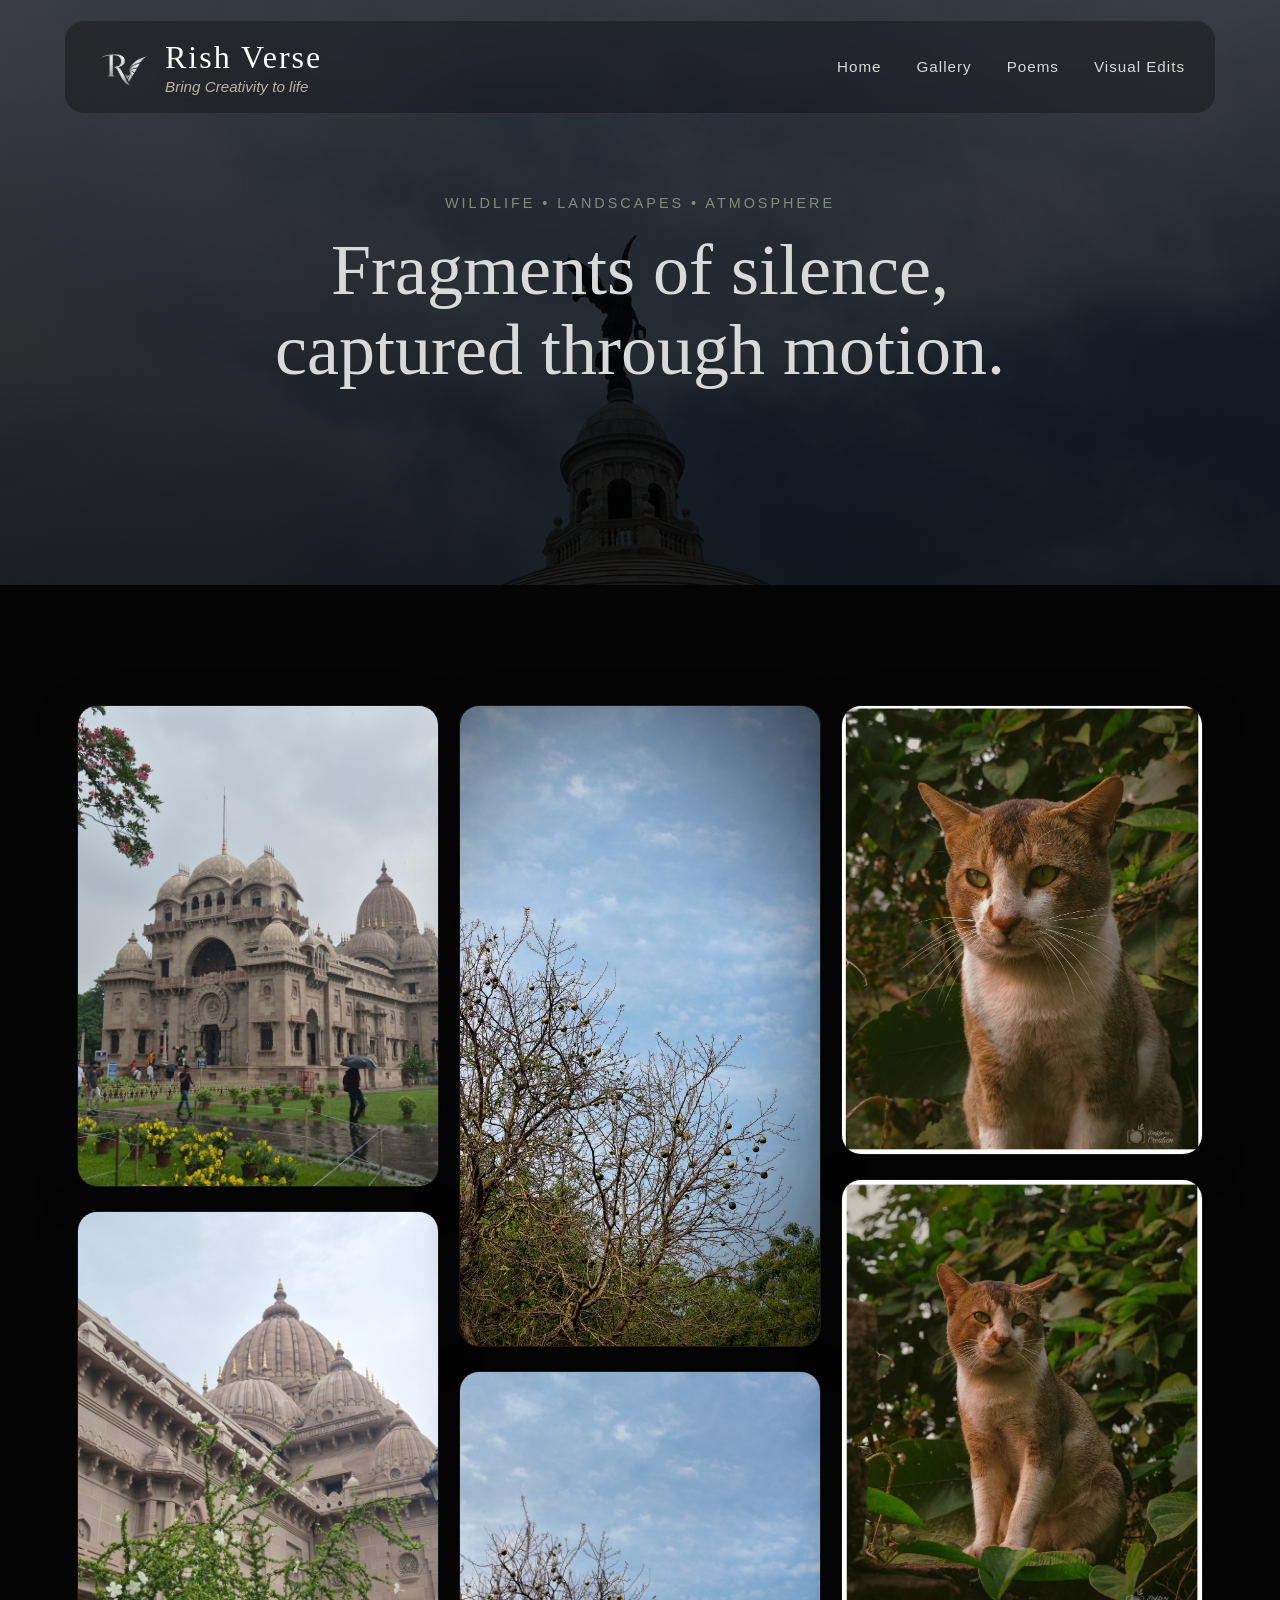
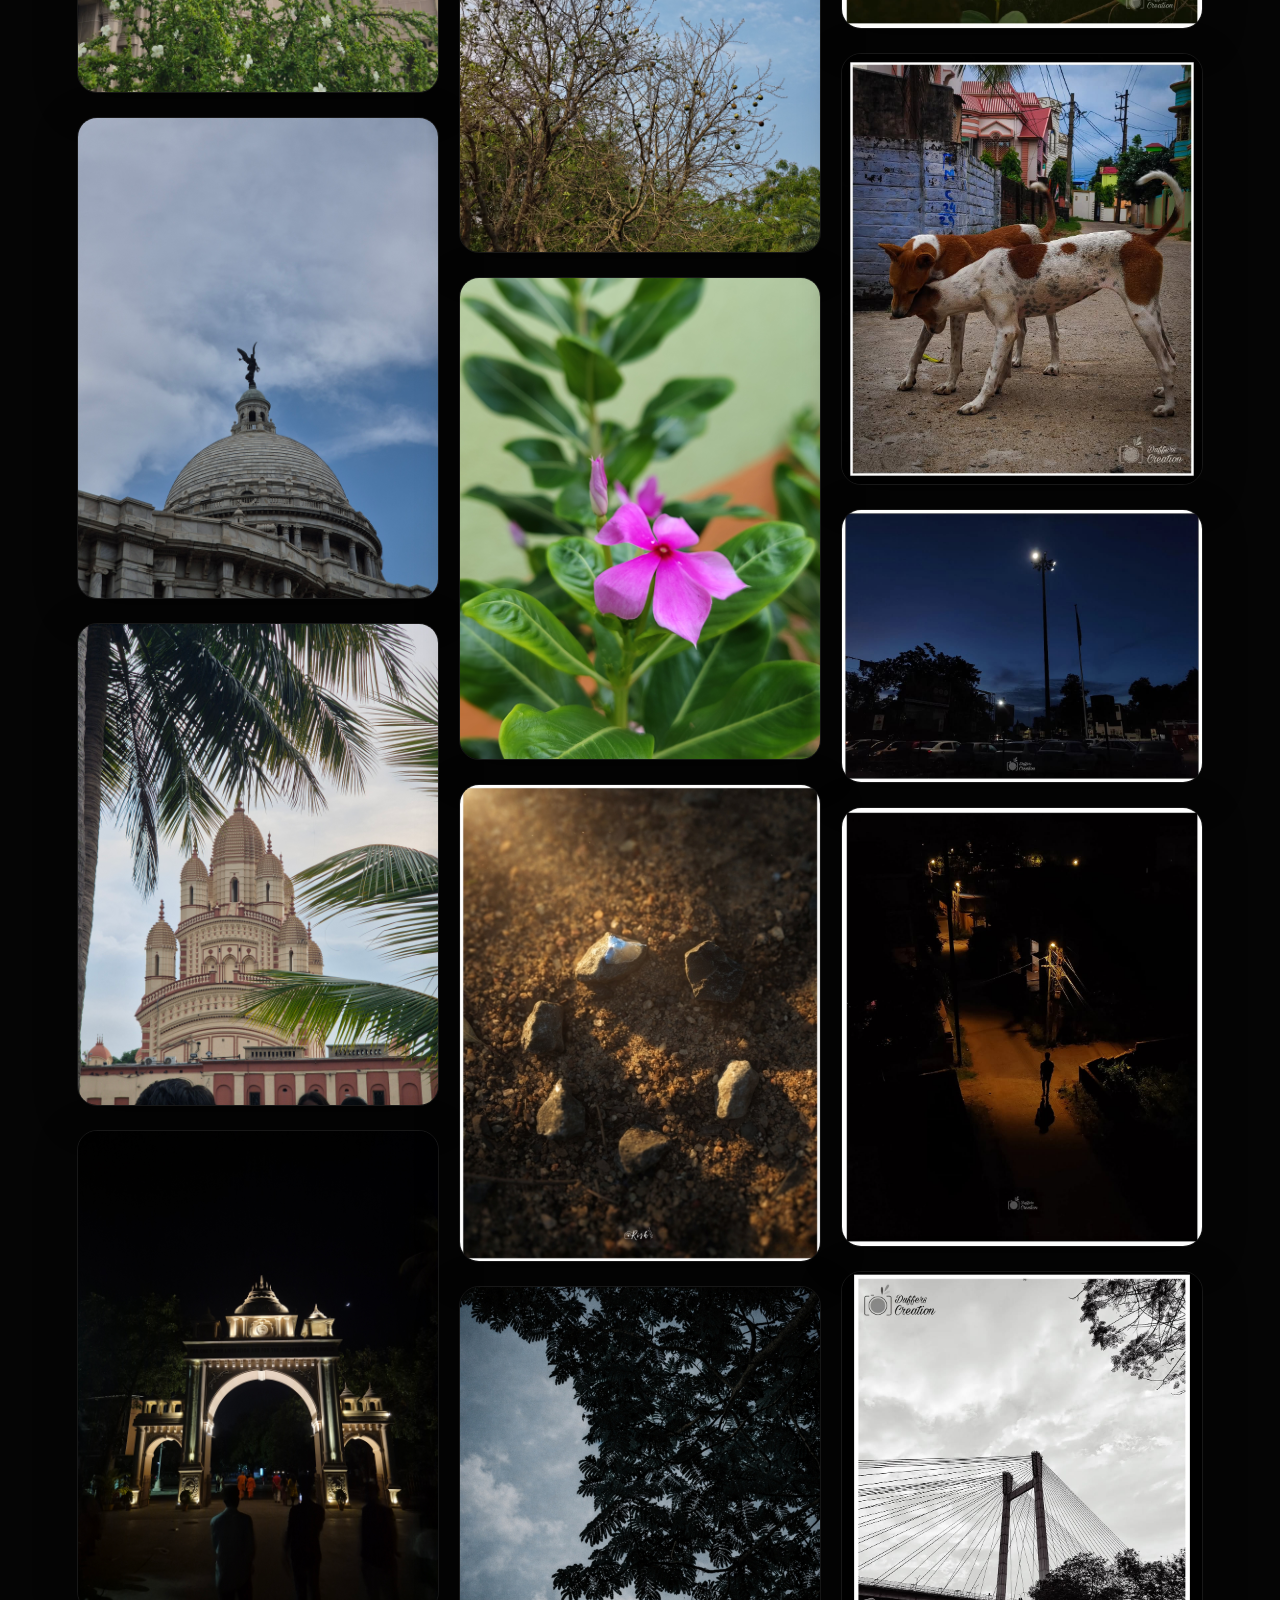
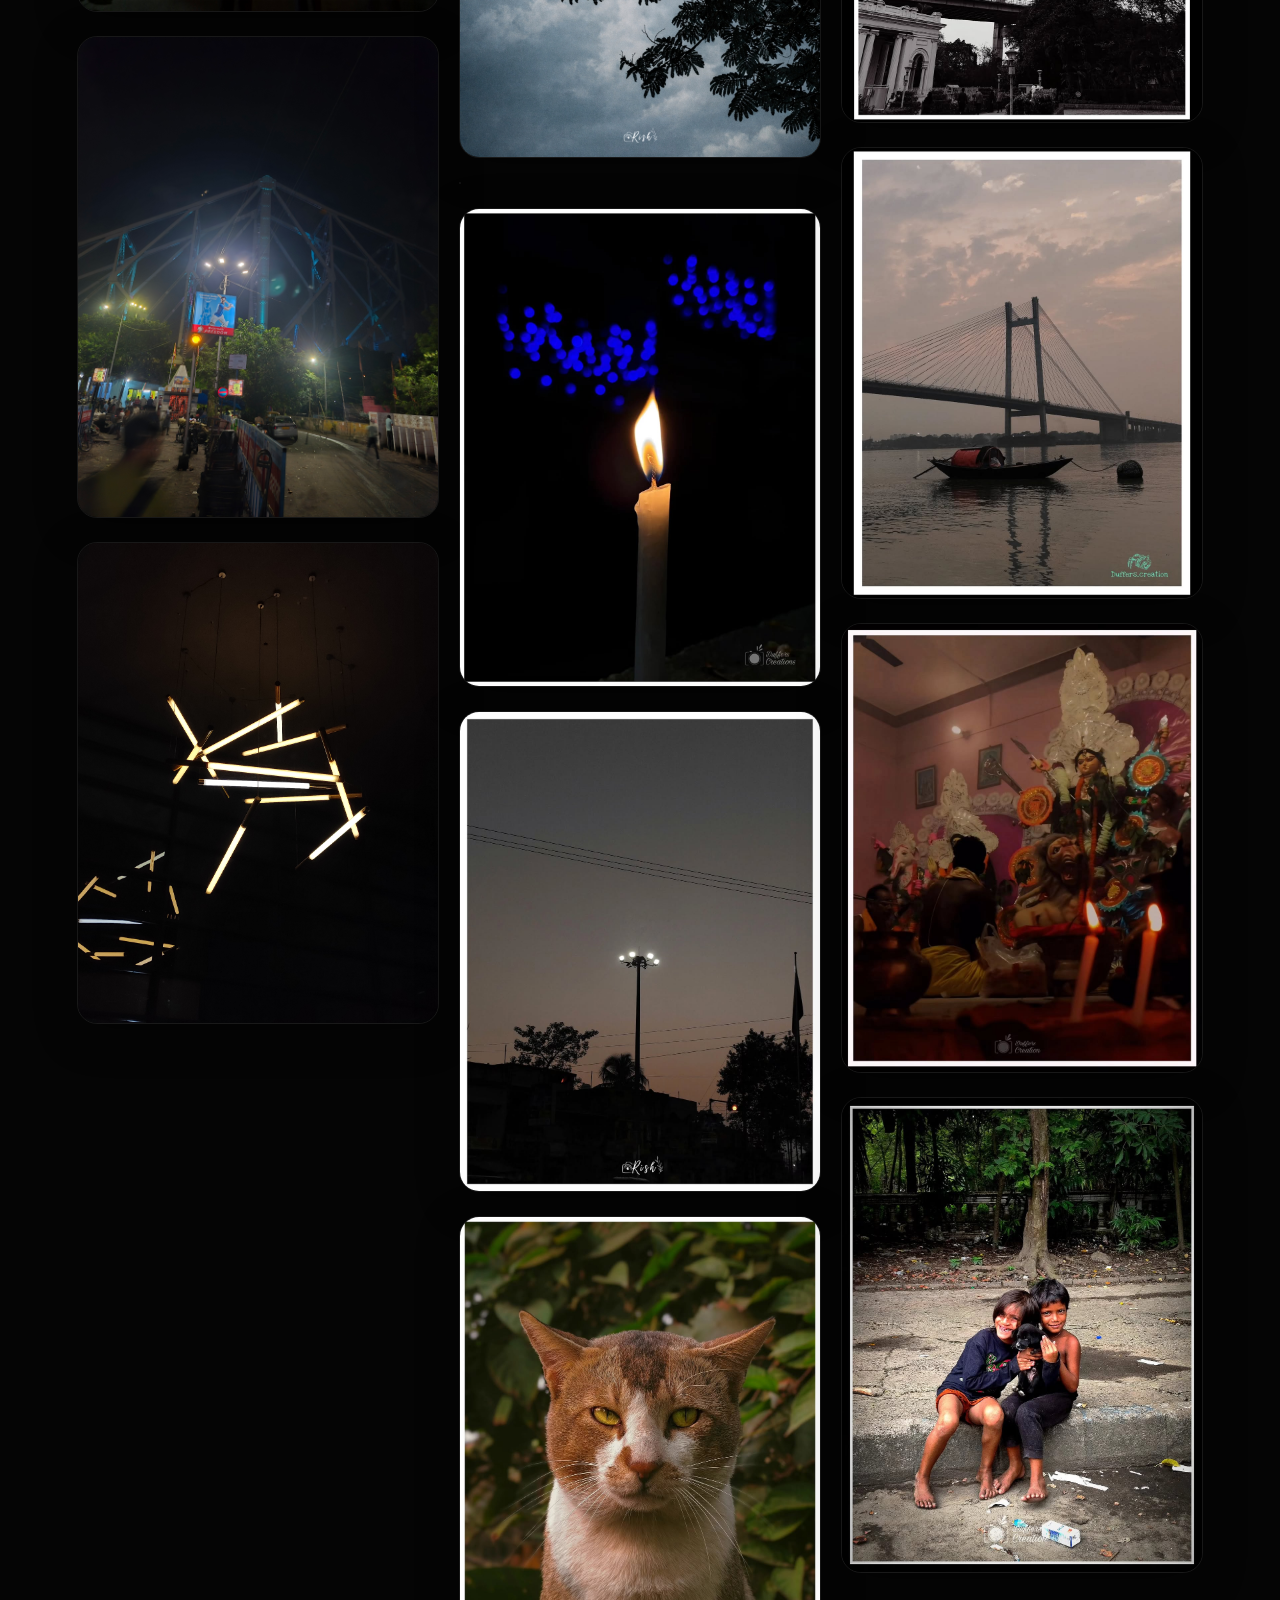
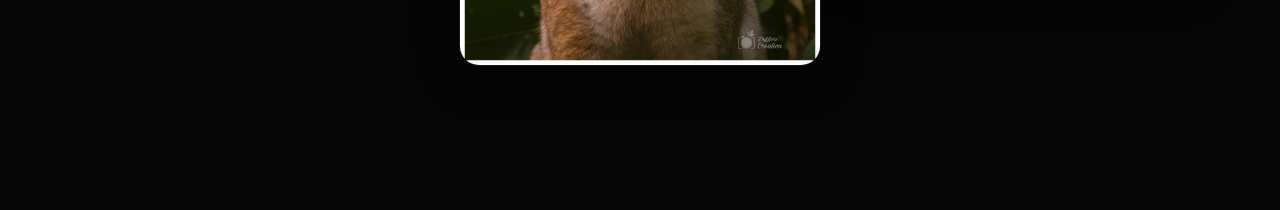
==== gallery.html @ 7567295b "Added Firebase review system" ====
<!DOCTYPE html>
<html lang="en">

<head>

    <meta charset="UTF-8">

    <meta name="viewport"
          content="width=device-width, initial-scale=1.0">

    <title>Gallery • Rish Verse</title>

    <link rel="icon"
          type="image/png"
          href="images/favicon.png">

    <link rel="stylesheet"
          href="style.css">

</head>

<body>
    <div class="progress-bar"></div>
    <div class="page-transition"></div>


    <!-- NAVBAR -->

    <header>

        <nav>

            <div class="logo-section">

                <a href="index.html"
                   class="brand-link">

                    <div class="brand">

                        <img src="images/logo.png"
                             class="nav-logo">

                        <div>

                            <h1>Rish Verse</h1>

                            <p class="tagline">
                                Bring Creativity to life
                            </p>

                        </div>

                    </div>

                </a>

            </div>


            <ul class="nav-links">

                <li><a href="index.html">Home</a></li>

                <li><a href="gallery.html">Gallery</a></li>

                <li><a href="poems.html">Poems</a></li>

                <li><a href="visuals.html">Visual Edits</a></li>

            </ul>

        </nav>

    </header>



    <!-- GALLERY HERO -->

    <section class="gallery-hero">

        <div class="gallery-overlay"></div>

        <div class="gallery-hero-content">

            <p>
                Wildlife • Landscapes • Atmosphere
            </p>

            <h2>
                Fragments of silence,<br>
                captured through motion.
            </h2>

        </div>

    </section>



    <!-- GALLERY SECTION -->

    <section class="gallery-section">

        <div class="masonry-gallery">

            <img src="images/i1.jpg" alt="">
            <img src="images/i2.jpg" alt="">
            <img src="images/i3.jpg" alt="">
            <img src="images/i4.jpg" alt="">
            <img src="images/i5.jpg" alt="">
            <img src="images/i6.jpg" alt="">
            <img src="images/i7.jpg" alt="">
            <img src="images/i8.jpg" alt="">
            <img src="images/i9.jpg" alt="">
            <img src="images/i10.jpg" alt="">
            <img src="images/i11.jpg" alt="">
            <img src="images/i12.jpg" alt="">
            <img src="images/i13.jpg" alt="">
            <img src="images/i14.jpg" alt="">
            <img src="images/i15.jpg" alt="">
            <img src="images/i16.jpg" alt="">
            <img src="images/i17.jpg" alt="">
            <img src="images/i18.jpg" alt="">
            <img src="images/i19.jpg" alt="">
            <img src="images/i20.jpg" alt="">
            <img src="images/i21.jpg" alt="">
            <img src="images/i22.jpg" alt="">
            <img src="images/i23.jpg" alt="">
            <img src="images/i24.jpg" alt="">
            <img src="images/i25.jpg" alt="">

        </div>

    </section>



    <!-- LIGHTBOX -->

    <div class="lightbox">

        <span class="close-lightbox">
            ×
        </span>

        <img class="lightbox-image"
             src="">

    </div>


    <script src="script.js"></script>

</body>

</html>
---- style.css ----
/* =========================
   GLOBAL SETTINGS
========================= */

*{
    margin:0;
    padding:0;
    box-sizing:border-box;
    scroll-behavior:smooth;
}

body{
    background:#050505;
    color:#d9d9d9;
    font-family:'Inter', sans-serif;
    overflow-x:hidden;
}


/* =========================
   LOADING SCREEN
========================= */

.loader{
    position:fixed;
    inset:0;
    background:#050505;
    display:flex;
    flex-direction:column;
    justify-content:center;
    align-items:center;
    z-index:9999;
    animation:loaderFade 2.8s forwards;
}

.loader-logo{
    width:90px;
    margin-bottom:20px;
    animation:logoFloat 3s ease-in-out infinite;
}

.loader h1{
    font-family:'Cormorant Garamond', serif;
    font-size:3rem;
    letter-spacing:3px;
    font-weight:500;
}

@keyframes loaderFade{

    0%{
        opacity:1;
        visibility:visible;
    }

    85%{
        opacity:1;
    }

    100%{
        opacity:0;
        visibility:hidden;
    }

}

@keyframes logoFloat{

    0%{
        transform:translateY(0px);
    }

    50%{
        transform:translateY(-10px);
    }

    100%{
        transform:translateY(0px);
    }

}


/* =========================
   HERO SECTION
========================= */

.hero{
    position:relative;
    height:100vh;
    overflow:hidden;
}


/* =========================
   HERO SLIDES
========================= */

.hero-slides{
    position:absolute;
    inset:0;
    z-index:-3;
}

.slide{
    position:absolute;
    inset:0;

    background-size:cover;
    background-position:center;

    opacity:0;

    transition:opacity 2s ease;

    transform:scale(1.08);

    animation:slowZoom 18s linear infinite;
}

.slide.active{
    opacity:1;
}

@keyframes slowZoom{

    0%{
        transform:scale(1.08);
    }

    100%{
        transform:scale(1.16);
    }

}


/* =========================
   OVERLAY
========================= */

.overlay{
    position:absolute;
    inset:0;

    background:
    linear-gradient(
        to bottom,
        rgba(0,0,0,0.65),
        rgba(0,0,0,0.82)
    );

    z-index:-2;
}


/* =========================
   NAVBAR
========================= */

header{
    width:100%;
    position:fixed;
    top:0;
    left:0;
    z-index:999;
    padding:20px 5%;
}

nav{
    display:flex;
    justify-content:space-between;
    align-items:center;

    padding:18px 30px;

    border:1px solid rgba(255,255,255,0.08);

    background:rgba(10,10,10,0.35);

    backdrop-filter:blur(14px);

    border-radius:20px;

    transition:0.4s ease;
}


/* =========================
   BRANDING
========================= */

.brand-link{
    text-decoration:none;
    color:white;
}

.brand{
    display:flex;
    align-items:center;
    gap:15px;
}

.nav-logo{
    width:55px;
    height:55px;
    object-fit:contain;
}

.brand h1{
    font-family:'Cormorant Garamond', serif;
    font-size:2rem;
    letter-spacing:2px;
    font-weight:500;
}

.tagline{
    font-style:italic;
    color:#b9b2a7;
    font-size:0.95rem;
    margin-top:2px;
}


/* =========================
   NAV LINKS
========================= */

.nav-links{
    display:flex;
    gap:35px;
    list-style:none;
}

.nav-links a{
    text-decoration:none;
    color:#d9d9d9;

    font-size:0.95rem;
    letter-spacing:1px;

    position:relative;

    transition:0.3s ease;
}

.nav-links a::after{

    content:'';

    position:absolute;

    left:0;
    bottom:-6px;

    width:0%;
    height:1px;

    background:#7d8f7a;

    transition:0.4s ease;

}

.nav-links a:hover::after{
    width:100%;
}

.nav-links a:hover{
    color:white;
}


/* =========================
   HERO CONTENT
========================= */

.hero-content{
    position:relative;

    height:100vh;

    display:flex;
    flex-direction:column;
    justify-content:center;

    padding:0 8%;

    max-width:850px;
}

.hero-small-text{
    color:#7d8f7a;
    letter-spacing:3px;
    margin-bottom:20px;
    font-size:0.9rem;
    text-transform:uppercase;
}

.hero-content h2{

    font-family:'Cormorant Garamond', serif;

    font-size:5.5rem;

    line-height:1.05;

    margin-bottom:25px;

    font-weight:500;

    animation:fadeUp 1.5s ease forwards;
}

.hero-description{

    font-size:1.1rem;

    line-height:1.9;

    max-width:700px;

    color:#c7c7c7;

    margin-bottom:40px;

    animation:fadeUp 2s ease forwards;
}


/* =========================
   HERO BUTTONS
========================= */

.hero-buttons{
    display:flex;
    gap:20px;
    flex-wrap:wrap;
}

.primary-btn,
.secondary-btn{

    padding:15px 35px;

    border-radius:40px;

    text-decoration:none;

    transition:0.4s ease;

    backdrop-filter:blur(10px);

    font-size:0.95rem;

    letter-spacing:1px;
}

.primary-btn{

    background:#7d8f7a;
    color:#050505;

    font-weight:600;
}

.primary-btn:hover{

    transform:translateY(-4px);

    box-shadow:0 0 30px rgba(125,143,122,0.35);
}

.secondary-btn{

    border:1px solid rgba(255,255,255,0.2);

    color:#d9d9d9;

    background:rgba(255,255,255,0.05);
}

.secondary-btn:hover{

    transform:translateY(-4px);

    background:rgba(255,255,255,0.1);
}


/* =========================
   SCROLL INDICATOR
========================= */

.scroll-indicator{

    position:absolute;

    bottom:40px;
    left:50%;

    transform:translateX(-50%);
}

.scroll-indicator span{

    display:block;

    width:2px;
    height:60px;

    background:linear-gradient(
        transparent,
        #d9d9d9,
        transparent
    );

    animation:scrollAnim 2s infinite;
}

@keyframes scrollAnim{

    0%{
        opacity:0;
        transform:translateY(0px);
    }

    50%{
        opacity:1;
    }

    100%{
        opacity:0;
        transform:translateY(20px);
    }

}


/* =========================
   ABOUT SECTION
========================= */

.about-section{

    padding:140px 8%;

    background:#080808;
}

.about-container{

    display:grid;

    grid-template-columns:1fr 1fr;

    gap:60px;

    align-items:center;
}

.about-left h2{

    font-family:'Cormorant Garamond', serif;

    font-size:4rem;

    margin-bottom:25px;
}

.about-left p{

    line-height:2;

    color:#c4c4c4;

    font-size:1.05rem;
}


/* =========================
   GLASS CARDS
========================= */

.about-right{
    display:flex;
    flex-direction:column;
    gap:25px;
}

.glass-card{

    background:rgba(255,255,255,0.03);

    border:1px solid rgba(255,255,255,0.08);

    padding:30px;

    border-radius:24px;

    backdrop-filter:blur(12px);

    transition:0.4s ease;
}

.glass-card:hover{

    transform:translateY(-8px);

    border-color:rgba(125,143,122,0.35);

    box-shadow:0 0 40px rgba(125,143,122,0.08);
}

.glass-card h3{

    font-family:'Cormorant Garamond', serif;

    font-size:2rem;

    margin-bottom:15px;
}

.glass-card p{

    color:#bfbfbf;

    line-height:1.8;
}


/* =========================
   SOCIALS
========================= */

.socials-section{

    padding:130px 8%;
}

.socials-section h2{

    text-align:center;

    font-family:'Cormorant Garamond', serif;

    font-size:4rem;

    margin-bottom:70px;
}

.social-grid{

    display:grid;

    grid-template-columns:repeat(auto-fit,minmax(300px,1fr));

    gap:35px;
}

.social-card{

    background:rgba(255,255,255,0.03);

    border:1px solid rgba(255,255,255,0.08);

    padding:40px;

    border-radius:26px;

    text-decoration:none;

    color:white;

    transition:0.4s ease;
}

.social-card:hover{

    transform:translateY(-10px);

    background:rgba(255,255,255,0.05);

    box-shadow:0 0 45px rgba(125,143,122,0.08);
}

.social-card h3{

    font-family:'Cormorant Garamond', serif;

    font-size:2rem;

    margin-bottom:18px;
}

.social-card p{

    line-height:1.9;

    color:#c7c7c7;
}


/* =========================
   FOOTER
========================= */

footer{

    padding:40px;

    text-align:center;

    border-top:1px solid rgba(255,255,255,0.08);

    color:#999;
}


/* =========================
   ANIMATIONS
========================= */

@keyframes fadeUp{

    from{
        opacity:0;
        transform:translateY(30px);
    }

    to{
        opacity:1;
        transform:translateY(0px);
    }

}


/* =========================
   MOBILE RESPONSIVE
========================= */

@media(max-width:950px){

    nav{

        flex-direction:column;

        gap:20px;
    }

    .hero-content{

        align-items:center;

        text-align:center;

        padding:0 7%;
    }

    .hero-content h2{

        font-size:3.5rem;
    }

    .hero-description{

        font-size:1rem;
    }

    .about-container{

        grid-template-columns:1fr;
    }

    .about-left h2,
    .socials-section h2{

        font-size:3rem;
    }

}

@media(max-width:650px){

    .brand h1{

        font-size:1.6rem;
    }

    .tagline{

        font-size:0.8rem;
    }

    .nav-links{

        gap:20px;

        flex-wrap:wrap;

        justify-content:center;
    }

    .hero-content h2{

        font-size:2.7rem;
    }

    .hero-description{

        line-height:1.8;
    }

    .primary-btn,
    .secondary-btn{

        width:100%;

        text-align:center;
    }

    .social-card{

        padding:30px;
    }

}
/* =========================
   GALLERY HERO
========================= */

.gallery-hero{

    position:relative;

    height:65vh;

    background-image:
    linear-gradient(
        rgba(0,0,0,0.65),
        rgba(0,0,0,0.82)
    ),
    url("images/i3.jpg");

    background-size:cover;
    background-position:center;

    display:flex;
    justify-content:center;
    align-items:center;

    text-align:center;

    overflow:hidden;
}

.gallery-hero-content{

    z-index:2;

    max-width:850px;

    padding:0 20px;
}

.gallery-hero-content p{

    color:#7d8f7a;

    letter-spacing:3px;

    margin-bottom:20px;

    text-transform:uppercase;

    font-size:0.9rem;
}

.gallery-hero-content h2{

    font-family:'Cormorant Garamond', serif;

    font-size:4.5rem;

    line-height:1.1;

    font-weight:500;
}


/* =========================
   MASONRY GALLERY
========================= */

.gallery-section{

    padding:120px 6%;
}

.masonry-gallery{

    column-count:3;

    column-gap:20px;
}

.masonry-gallery img{

    width:100%;

    margin-bottom:20px;

    border-radius:20px;

    cursor:pointer;

    transition:0.5s ease;

    break-inside:avoid;

    border:1px solid rgba(255,255,255,0.08);

    box-shadow:
    0 10px 40px rgba(0,0,0,0.35);
}

.masonry-gallery img:hover{

    transform:translateY(-8px) scale(1.02);

    filter:brightness(1.05);

    box-shadow:
    0 20px 60px rgba(125,143,122,0.15);
}


/* =========================
   LIGHTBOX
========================= */

.lightbox{

    position:fixed;

    inset:0;

    background:rgba(0,0,0,0.92);

    display:flex;

    justify-content:center;
    align-items:center;

    opacity:0;
    visibility:hidden;

    transition:0.4s ease;

    z-index:99999;

    backdrop-filter:blur(12px);
}

.lightbox.active{

    opacity:1;
    visibility:visible;
}

.lightbox-image{

    max-width:88%;
    max-height:88vh;

    border-radius:20px;

    box-shadow:
    0 0 80px rgba(0,0,0,0.6);

    animation:lightboxZoom 0.5s ease;
}

@keyframes lightboxZoom{

    from{

        opacity:0;
        transform:scale(0.9);
    }

    to{

        opacity:1;
        transform:scale(1);
    }

}

.close-lightbox{

    position:absolute;

    top:30px;
    right:40px;

    font-size:3rem;

    color:white;

    cursor:pointer;

    transition:0.3s ease;
}

.close-lightbox:hover{

    transform:rotate(90deg);

    color:#7d8f7a;
}


/* =========================
   POEMS PAGE
========================= */

.poems-section{

    padding:120px 8%;
}

.poems-grid{

    display:grid;

    grid-template-columns:
    repeat(auto-fit,minmax(320px,1fr));

    gap:35px;
}

.poem-card{

    background:
    rgba(255,255,255,0.03);

    border:
    1px solid rgba(255,255,255,0.08);

    border-radius:28px;

    padding:40px;

    text-decoration:none;

    color:white;

    transition:0.5s ease;

    backdrop-filter:blur(12px);

    position:relative;

    overflow:hidden;
}

.poem-card::before{

    content:'';

    position:absolute;

    inset:0;

    background:
    linear-gradient(
        135deg,
        rgba(125,143,122,0.08),
        transparent
    );

    opacity:0;

    transition:0.5s ease;
}

.poem-card:hover::before{

    opacity:1;
}

.poem-card:hover{

    transform:translateY(-10px);

    border-color:
    rgba(125,143,122,0.3);

    box-shadow:
    0 25px 60px rgba(125,143,122,0.08);
}

.poem-card span{

    color:#7d8f7a;

    font-size:0.8rem;

    letter-spacing:2px;

    text-transform:uppercase;
}

.poem-card h2{

    font-family:'Cormorant Garamond', serif;

    font-size:2.4rem;

    margin-top:20px;
    margin-bottom:20px;

    font-weight:500;
}

.poem-card p{

    color:#c5c5c5;

    line-height:1.8;
}


/* =========================
   POEM READING PAGE
========================= */

.poem-reading-page{

    min-height:100vh;

    display:flex;

    justify-content:center;
    align-items:center;

    padding:
    180px 20px 120px;

    position:relative;

    overflow:hidden;
}

.poem-reading-overlay{

    position:absolute;

    inset:0;

    background:
    radial-gradient(
        circle at center,
        rgba(125,143,122,0.06),
        transparent 60%
    );

    z-index:-1;
}

.poem-reading-content{

    width:100%;
    max-width:850px;

    text-align:center;

    background:
    rgba(255,255,255,0.03);

    border:
    1px solid rgba(255,255,255,0.08);

    border-radius:30px;

    padding:70px 50px;

    backdrop-filter:blur(16px);

    box-shadow:
    0 20px 80px rgba(0,0,0,0.35);
}

.poem-reading-content span{

    color:#7d8f7a;

    letter-spacing:3px;

    text-transform:uppercase;

    font-size:0.85rem;
}

.poem-reading-content h1{

    font-family:'Cormorant Garamond', serif;

    font-size:4.5rem;

    margin-top:20px;

    font-weight:500;
}

.poem-reading-content h3{

    margin-top:10px;

    color:#b9b2a7;

    font-weight:400;

    margin-bottom:50px;

    font-style:italic;
}

.poem-content{

    text-align:center;
}

.poem-content p{

    line-height:2.4;

    font-size:1.1rem;

    color:#d7d7d7;
}
/* =========================
   POEMS HERO SECTION
========================= */

.poems-hero{

    min-height:1vh;

    display:flex;

    justify-content:center;
    align-items:center;

    text-align:center;

    padding:
    220px 20px 120px;

    position:relative;

    overflow:hidden;
}

.poems-hero-content{

    max-width:900px;

    margin:auto;
}

.poems-hero-content span{

    color:#7d8f7a;

    letter-spacing:4px;

    text-transform:uppercase;

    font-size:0.85rem;
}

.poems-hero-content h1{

    font-family:'Cormorant Garamond', serif;

    font-size:5rem;

    font-weight:500;

    margin-top:25px;

    margin-bottom:25px;

    line-height:1;
}

.poems-hero-content p{

    color:#c8c8c8;

    font-size:1.1rem;

    line-height:2;

    max-width:750px;

    margin:auto;
}


/* =========================
   RESPONSIVE
========================= */

@media(max-width:900px){

    .gallery-hero-content h2,
    .poem-reading-content h1{

        font-size:3rem;
    }

    .masonry-gallery{

        column-count:2;
    }

}

@media(max-width:650px){

    .gallery-hero{

        height:55vh;
    }

    .gallery-hero-content h2{

        font-size:2.4rem;
    }

    .masonry-gallery{

        column-count:1;
    }

    .poem-reading-content{

        padding:50px 28px;
    }

    .poem-reading-content h1{

        font-size:2.5rem;
    }

    .poem-content p{

        font-size:1rem;

        line-height:2.2;
    }

}
/* =========================
   SCROLL PROGRESS BAR
========================= */

.progress-bar{

    position:fixed;

    top:0;
    left:0;

    width:0%;

    height:3px;

    background:
    linear-gradient(
        90deg,
        #7d8f7a,
        #d9d9d9
    );

    z-index:999999;

    box-shadow:
    0 0 20px rgba(125,143,122,0.45);
}
.glass-card{

    text-decoration:none;

    color:white;

    display:block;
}
/* =========================
   PAGE TRANSITION
========================= */

.page-transition{

    position:fixed;

    inset:0;

    background:#050505;

    z-index:999999;

    opacity:0;

    pointer-events:none;

    transition:opacity 0.6s ease;
}

.page-transition.active{

    opacity:1;

    pointer-events:auto;
}
/* =========================
   REVIEW SECTION
========================= */

.review-section{

    padding:120px 8%;

    position:relative;
}

.review-container{

    max-width:900px;

    margin:auto;

    text-align:center;
}

.review-container h2{

    font-family:'Cormorant Garamond', serif;

    font-size:4rem;

    margin-bottom:20px;
}

.review-subtext{

    color:#b9b9b9;

    margin-bottom:50px;
}


/* STARS */

.star-rating{

    margin-bottom:40px;
}

.star-rating span{

    font-size:2rem;

    cursor:pointer;

    color:#444;

    transition:0.3s ease;
}

.star-rating span.active{

    color:#7d8f7a;

    text-shadow:
    0 0 15px rgba(125,143,122,0.5);
}


/* FORM */

#reviewForm{

    display:flex;

    flex-direction:column;

    gap:20px;

    margin-bottom:60px;
}

#reviewForm input,
#reviewForm textarea{

    background:
    rgba(255,255,255,0.04);

    border:
    1px solid rgba(255,255,255,0.08);

    border-radius:18px;

    padding:20px;

    color:white;

    font-family:'Inter', sans-serif;

    outline:none;

    backdrop-filter:blur(12px);
}

#reviewForm textarea{

    min-height:160px;

    resize:none;
}

#reviewForm button{

    padding:18px;

    border:none;

    border-radius:18px;

    background:#7d8f7a;

    color:white;

    font-size:1rem;

    cursor:pointer;

    transition:0.4s ease;
}

#reviewForm button:hover{

    transform:translateY(-4px);

    box-shadow:
    0 15px 40px rgba(125,143,122,0.25);
}


/* REVIEW CARDS */

.review-card{

    background:
    rgba(255,255,255,0.03);

    border:
    1px solid rgba(255,255,255,0.08);

    border-radius:24px;

    padding:35px;

    text-align:left;

    margin-bottom:25px;

    backdrop-filter:blur(12px);
}

.review-card h3{

    margin-bottom:12px;
}

.review-card .review-stars{

    color:#7d8f7a;

    margin-bottom:18px;
}

.review-card p{

    line-height:1.9;

    color:#d7d7d7;
}
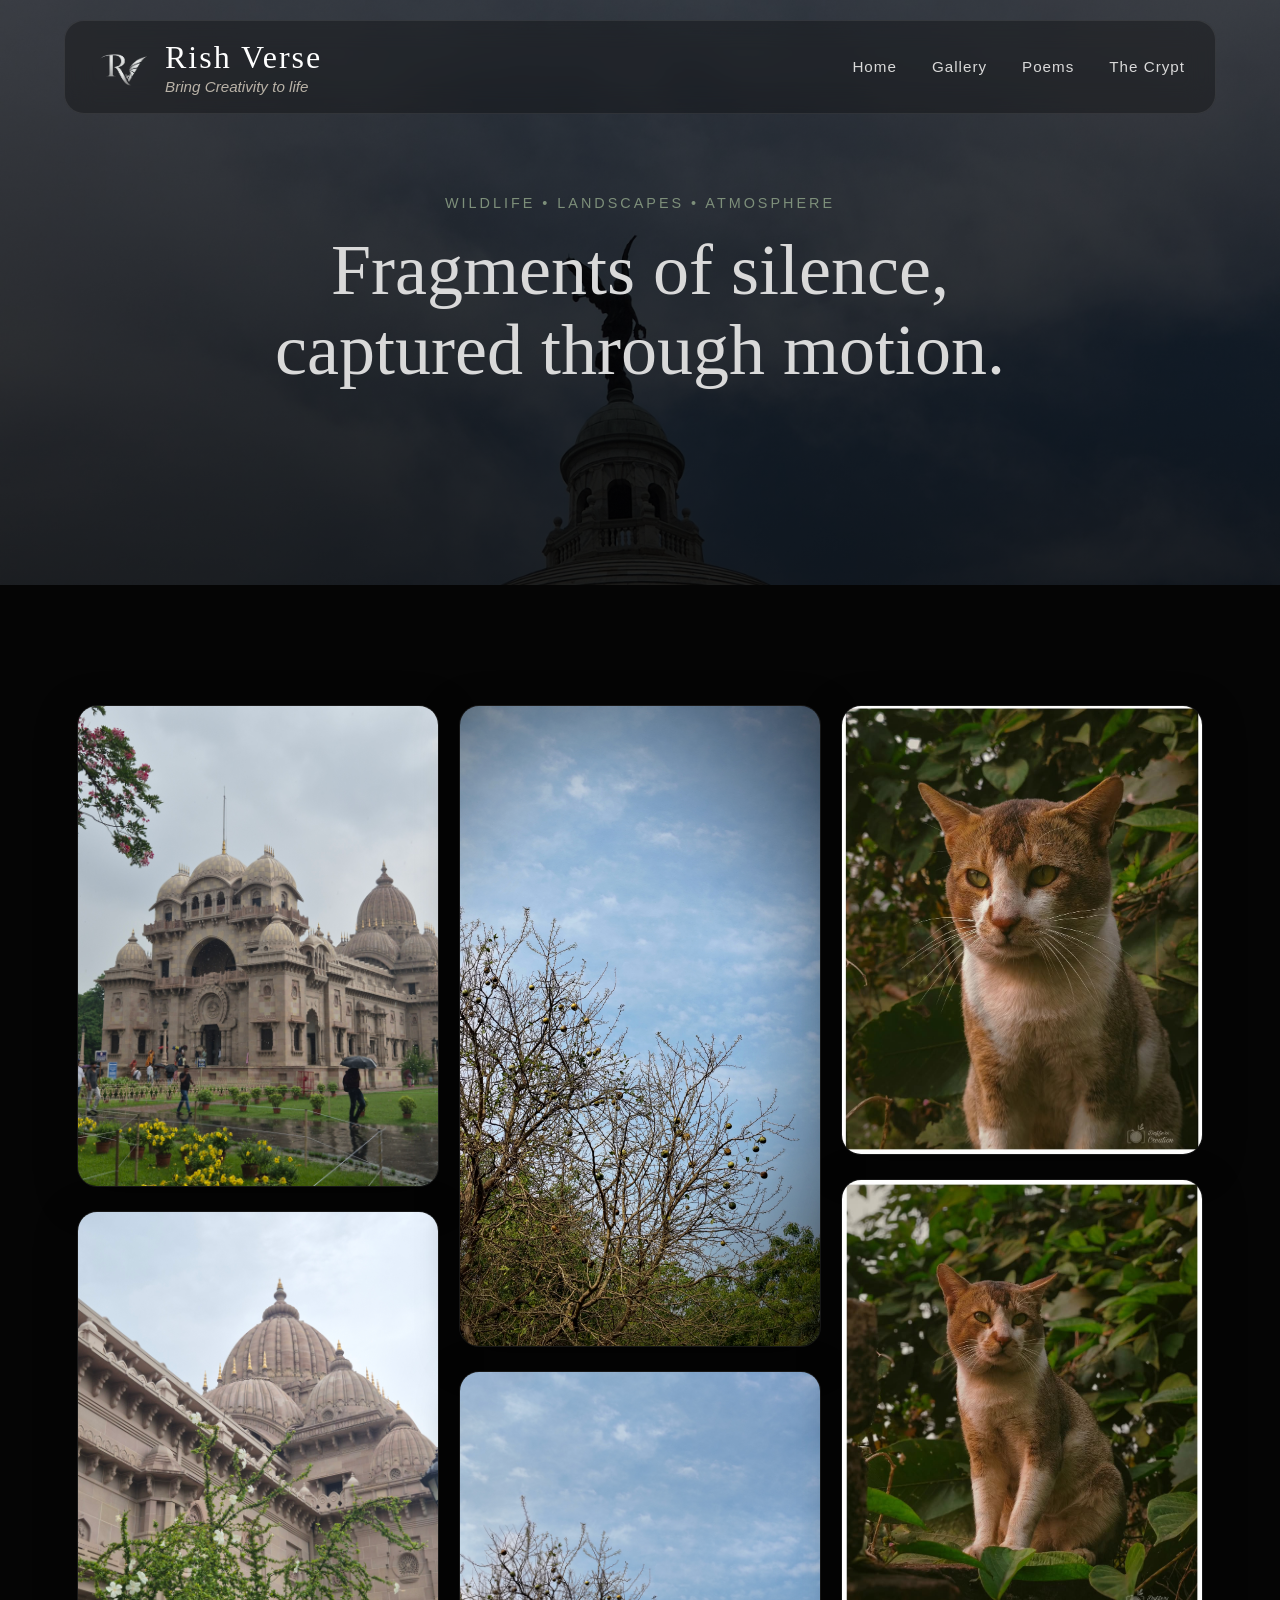
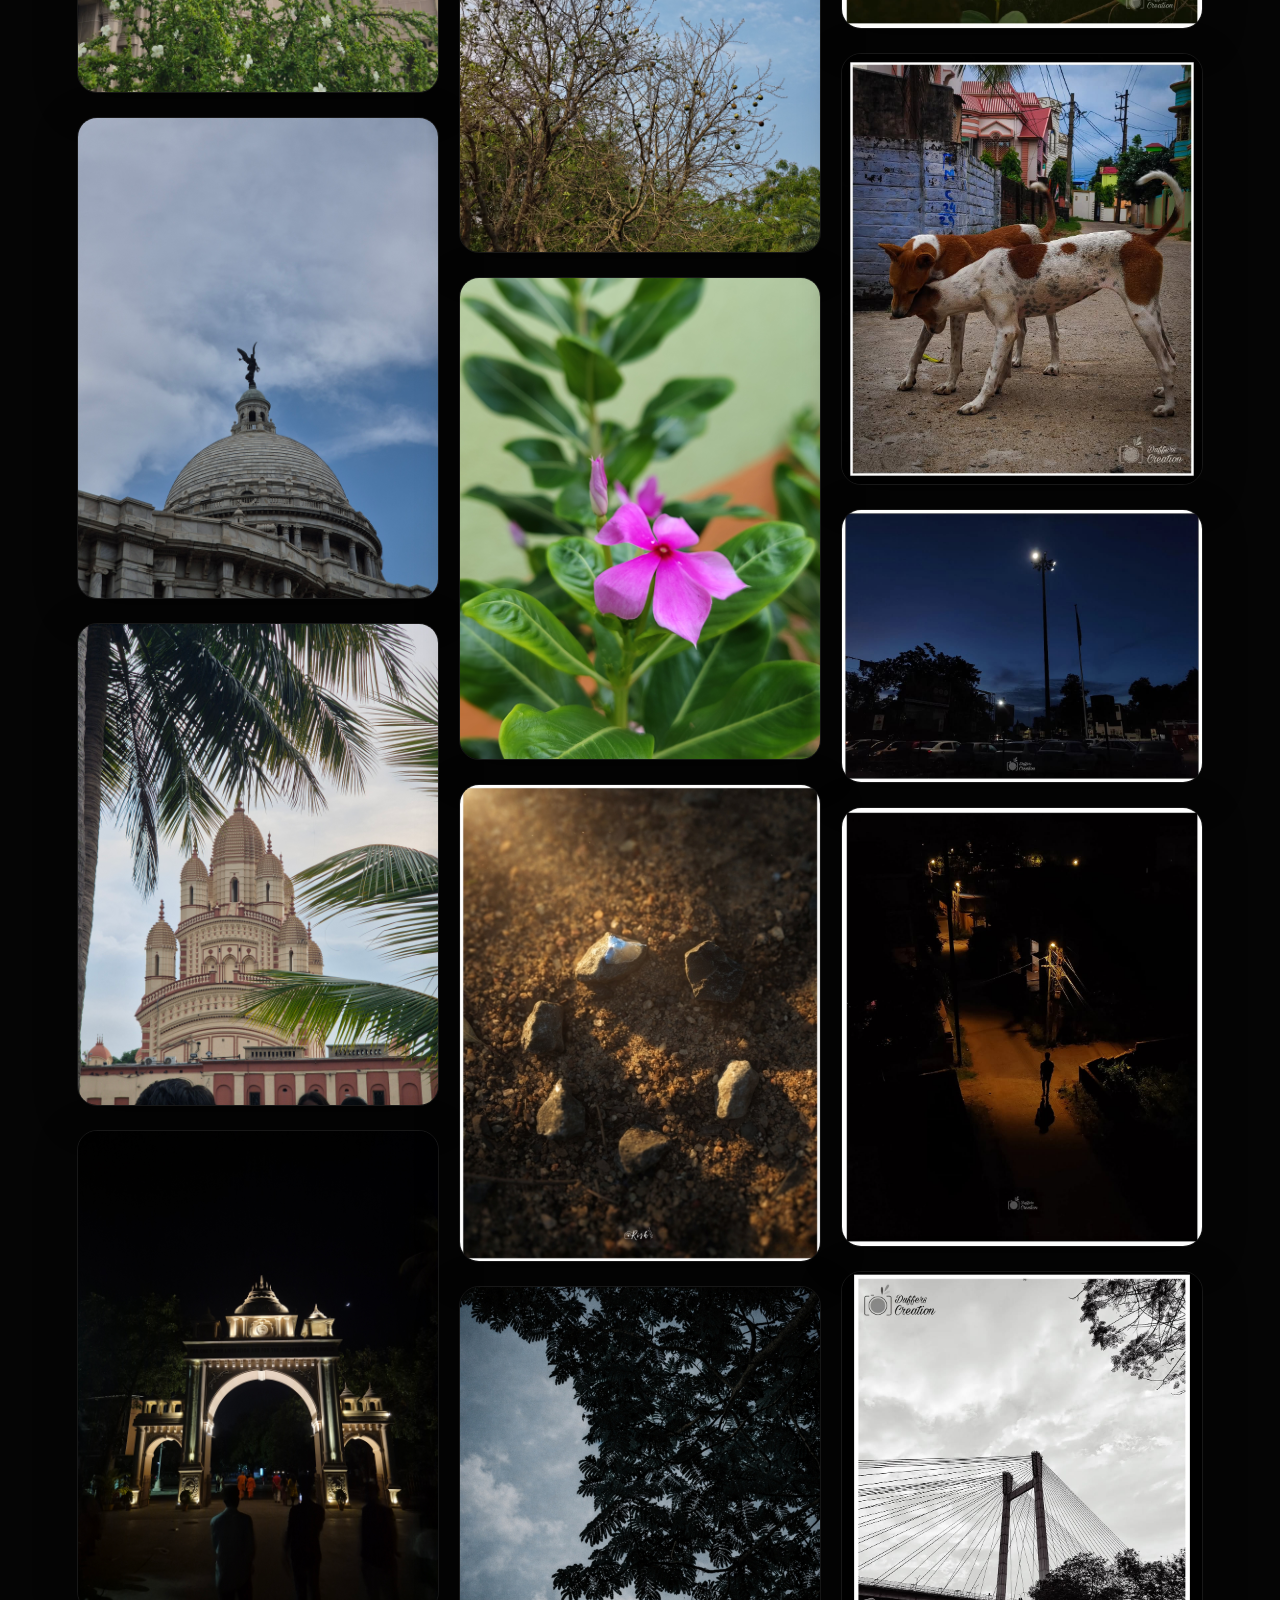
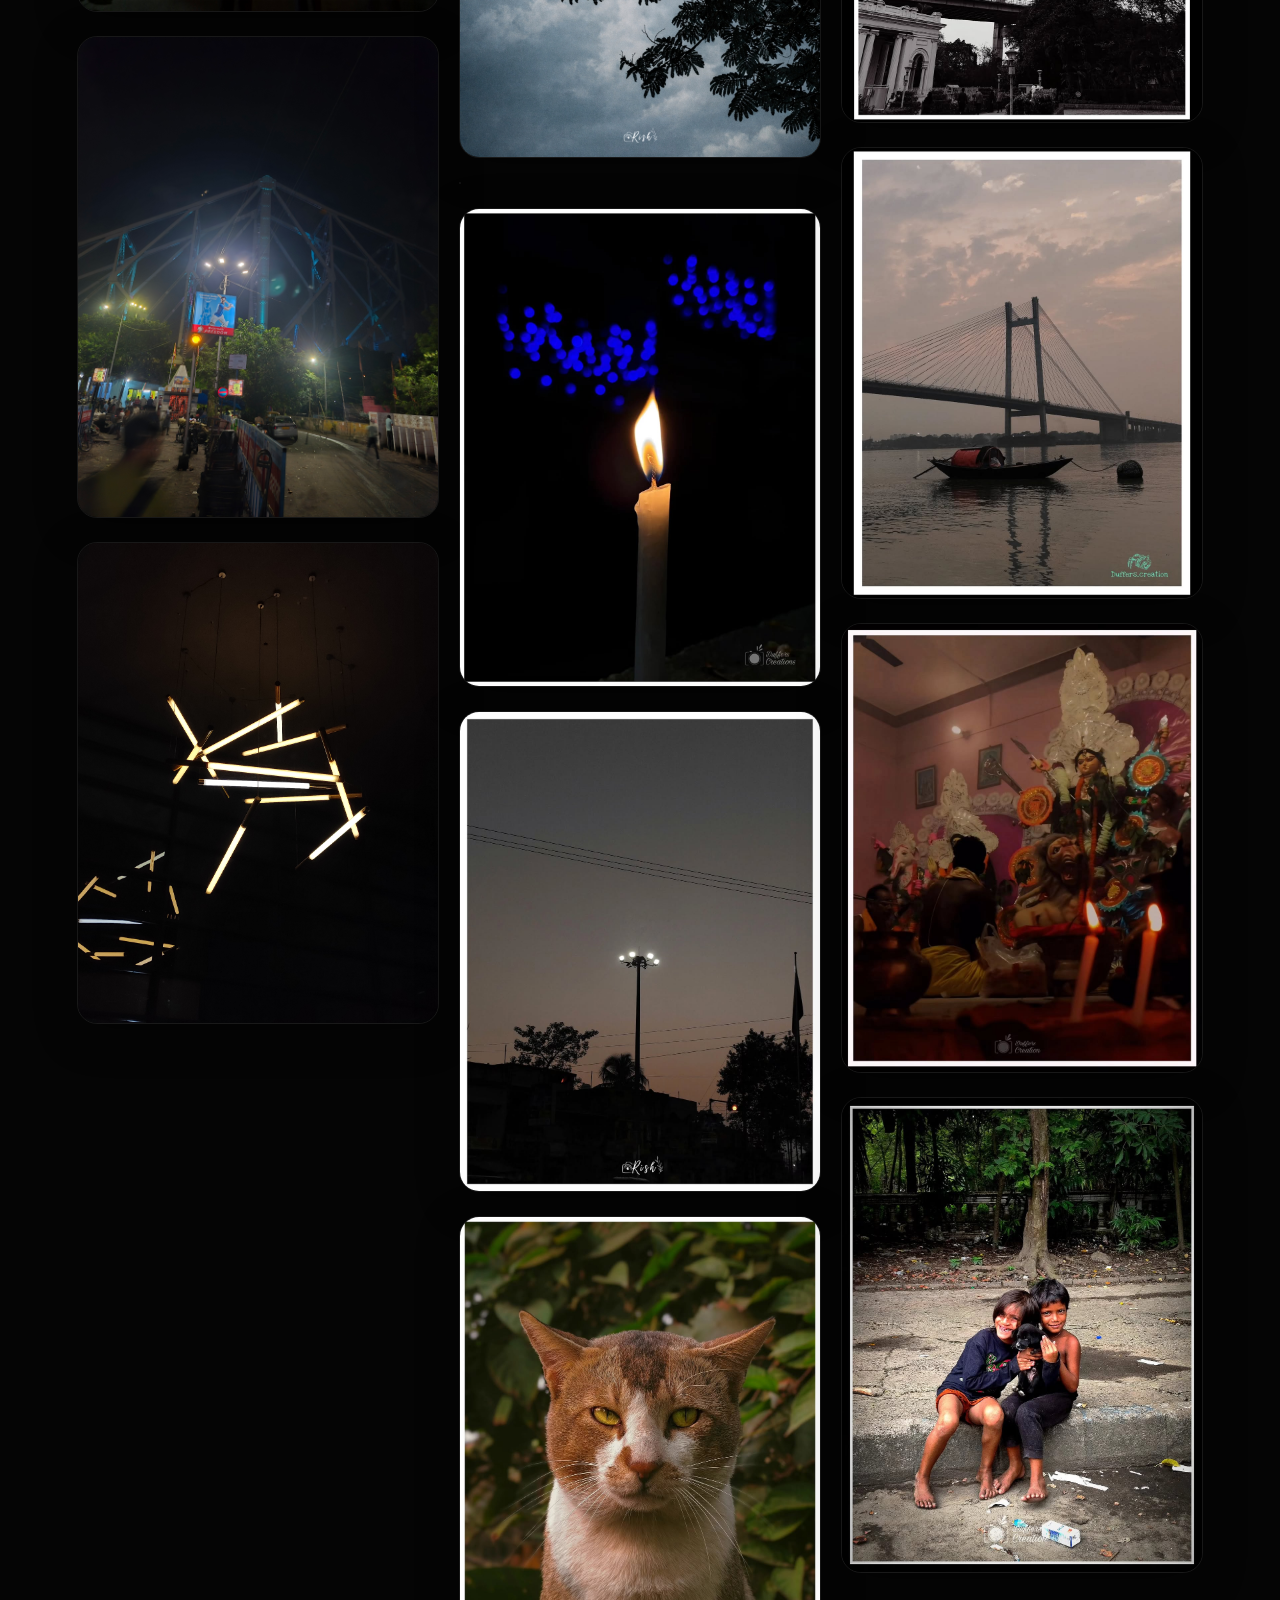
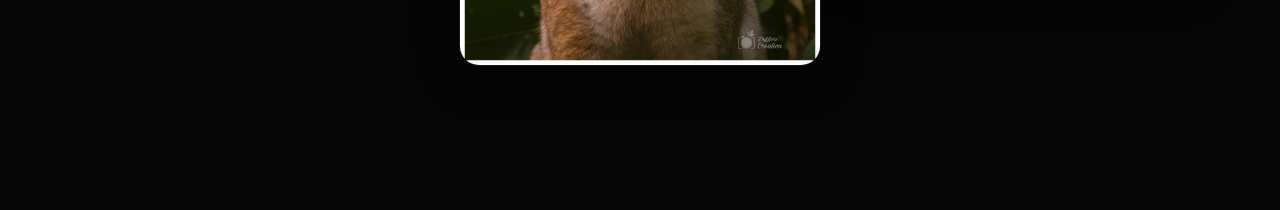
==== commit b45d0ebc: "Refactor mini-game: rename files to thecrypt, clean up layouts, and deploy 200-word progressive hint" ====
--- a/gallery.html
+++ b/gallery.html
@@ -65,7 +65,7 @@
 
                 <li><a href="poems.html">Poems</a></li>
 
-                <li><a href="visuals.html">Visual Edits</a></li>
+                <li><a href="thecrypt.html">The Crypt</a></li>
 
             </ul>
 
@@ -138,20 +138,37 @@
 
     <!-- LIGHTBOX -->
 
-    <div class="lightbox">
+   <div class="lightbox">
+    <span class="close-lightbox">&times;</span>
+    
+    <div class="lightbox-wrapper">
+        <div class="lightbox-media-side">
+            <img class="lightbox-image" src="" alt="Cinematic Frame">
+        </div>
+        
+        <div class="lightbox-interactive-side">
+            <div class="review-container modal-reviews">
+                <h2>Frame Echo</h2>
+                <p class="review-subtext">Leave a thought on this specific capture.</p>
 
-        <span class="close-lightbox">
-            ×
-        </span>
+                <div class="star-rating modal-stars">
+                    <span data-rating="1">★</span>
+                    <span data-rating="2">★</span>
+                    <span data-rating="3">★</span>
+                    <span data-rating="4">★</span>
+                    <span data-rating="5">★</span>
+                </div>
 
-        <img class="lightbox-image"
-             src="">
+                <form id="reviewForm" class="modal-form">
+                    <input type="text" id="reviewName" placeholder="Your name (optional)">
+                    <textarea id="reviewText" placeholder="Share your perspective..." required></textarea>
+                    <button type="submit">Submit Echo</button>
+                </form>
 
+                <div id="reviewsContainer" class="modal-feed"></div>
+            </div>
+        </div>
     </div>
-
-
-    <script src="script.js"></script>
-
-</body>
+  </div>
 
 </html>
--- a/style.css
+++ b/style.css
@@ -113,7 +113,7 @@
 
     transition:opacity 2s ease;
 
-    transform:scale(1.08);
+    /* Removed base transform scale rule to allow continuous smooth background parallax syncing */
 
     animation:slowZoom 18s linear infinite;
 }
@@ -309,6 +309,8 @@
 
     font-weight:500;
 
+    opacity:0; /* Prevents text from flashing before running fade animation */
+
     animation:fadeUp 1.5s ease forwards;
 }
 
@@ -323,6 +325,8 @@
     color:#c7c7c7;
 
     margin-bottom:40px;
+
+    opacity:0; /* Prevents text from flashing before running fade animation */
 
     animation:fadeUp 2s ease forwards;
 }
@@ -422,7 +426,7 @@
 
     0%{
         opacity:0;
-        transform:translateY(0px);
+        transform:translateY(0px) translateX(-50%);
     }
 
     50%{
@@ -431,7 +435,7 @@
 
     100%{
         opacity:0;
-        transform:translateY(20px);
+        transform:translateY(20px) translateX(-50%);
     }
 
 }
@@ -726,6 +730,8 @@
     }
 
 }
+
+
 /* =========================
    GALLERY HERO
 ========================= */
@@ -1141,6 +1147,8 @@
 
     color:#d7d7d7;
 }
+
+
 /* =========================
    POEMS HERO SECTION
 ========================= */
@@ -1265,6 +1273,8 @@
     }
 
 }
+
+
 /* =========================
    SCROLL PROGRESS BAR
 ========================= */
@@ -1292,6 +1302,7 @@
     box-shadow:
     0 0 20px rgba(125,143,122,0.45);
 }
+
 .glass-card{
 
     text-decoration:none;
@@ -1300,6 +1311,8 @@
 
     display:block;
 }
+
+
 /* =========================
    PAGE TRANSITION
 ========================= */
@@ -1327,6 +1340,8 @@
 
     pointer-events:auto;
 }
+
+
 /* =========================
    REVIEW SECTION
 ========================= */
@@ -1379,12 +1394,17 @@
 
     color:#444;
 
+    display:inline-block; /* Essential to allow scale transforms to apply cleanly on click */
+
     transition:0.3s ease;
 }
 
+/* CONSOLIDATED REVIEW STARS FIX: Merged structural features to follow signature sage green palette */
 .star-rating span.active{
 
     color:#7d8f7a;
+
+    transform:scale(1.15);
 
     text-shadow:
     0 0 15px rgba(125,143,122,0.5);
@@ -1499,4 +1519,145 @@
     line-height:1.9;
 
     color:#d7d7d7;
-}+}
+/* ==========================================================================
+   CINEMATIC SPLIT LIGHTBOX EXTENSIONS
+   ========================================================================== */
+
+.lightbox {
+    position: fixed;
+    top: 0;
+    left: 0;
+    width: 100%;
+    height: 100%;
+    background: rgba(4, 4, 4, 0.98);
+    backdrop-filter: blur(25px);
+    -webkit-backdrop-filter: blur(25px);
+    display: flex;
+    align-items: center;
+    justify-content: center;
+    z-index: 2000;
+    opacity: 0;
+    pointer-events: none;
+    transition: opacity 0.4s cubic-bezier(0.25, 1, 0.5, 1);
+    padding: 20px;
+}
+
+.lightbox.active {
+    opacity: 1;
+    pointer-events: auto;
+}
+
+.lightbox-wrapper {
+    display: flex;
+    width: 90vw;
+    max-width: 1400px;
+    height: 85vh;
+    background: rgba(15, 15, 15, 0.45);
+    border: 1px solid rgba(255, 255, 255, 0.06);
+    border-radius: 16px;
+    overflow: hidden;
+    box-shadow: 0 30px 70px rgba(0, 0, 0, 0.8);
+    transition: transform 0.4s ease;
+    transform: scale(0.95);
+}
+
+.lightbox.active .lightbox-wrapper {
+    transform: scale(1);
+}
+
+/* Photo Side */
+.lightbox-media-side {
+    flex: 1.6;
+    background: #020202;
+    display: flex;
+    align-items: center;
+    justify-content: center;
+    overflow: hidden;
+    position: relative;
+    padding: 30px;
+    border-right: 1px solid rgba(255, 255, 255, 0.05);
+}
+
+.lightbox-image {
+    max-width: 100%;
+    max-height: 100%;
+    object-fit: contain;
+    border-radius: 4px;
+    box-shadow: 0 10px 40px rgba(0,0,0,0.6);
+}
+
+/* Reviews Side Panel */
+.lightbox-interactive-side {
+    flex: 1;
+    background: rgba(10, 10, 10, 0.8);
+    display: flex;
+    flex-direction: column;
+    overflow-y: auto;
+    padding: 40px 30px;
+}
+
+.modal-reviews {
+    margin: 0 !important;
+    padding: 0 !important;
+    background: transparent !important;
+    border: none !important;
+    box-shadow: none !important;
+    width: 100% !important;
+    max-width: 100% !important;
+}
+
+.modal-feed {
+    margin-top: 25px;
+    max-height: none !important;
+}
+
+/* UI Adjustments inside modal */
+.close-lightbox {
+    position: absolute;
+    top: 25px;
+    right: 35px;
+    color: rgba(255, 255, 255, 0.4);
+    font-size: 42px;
+    font-weight: 300;
+    cursor: pointer;
+    transition: color 0.2s ease, transform 0.2s ease;
+    z-index: 2100;
+    line-height: 1;
+}
+
+.close-lightbox:hover {
+    color: #7d8f7a;
+    transform: scale(1.05);
+}
+
+/* Responsive Handlers for Tablets and Phones */
+@media (max-width: 992px) {
+    .lightbox {
+        padding: 10px;
+        overflow-y: auto;
+        align-items: flex-start;
+    }
+    .lightbox-wrapper {
+        flex-direction: column;
+        height: auto;
+        min-height: 95vh;
+        margin-top: 50px;
+        width: 100%;
+    }
+    .lightbox-media-side {
+        height: 50vh;
+        border-right: none;
+        border-bottom: 1px solid rgba(255, 255, 255, 0.05);
+        padding: 15px;
+    }
+    .lightbox-interactive-side {
+        height: auto;
+        overflow-y: visible;
+        padding: 25px 20px;
+    }
+    .close-lightbox {
+        top: 10px;
+        right: 20px;
+    }
+}
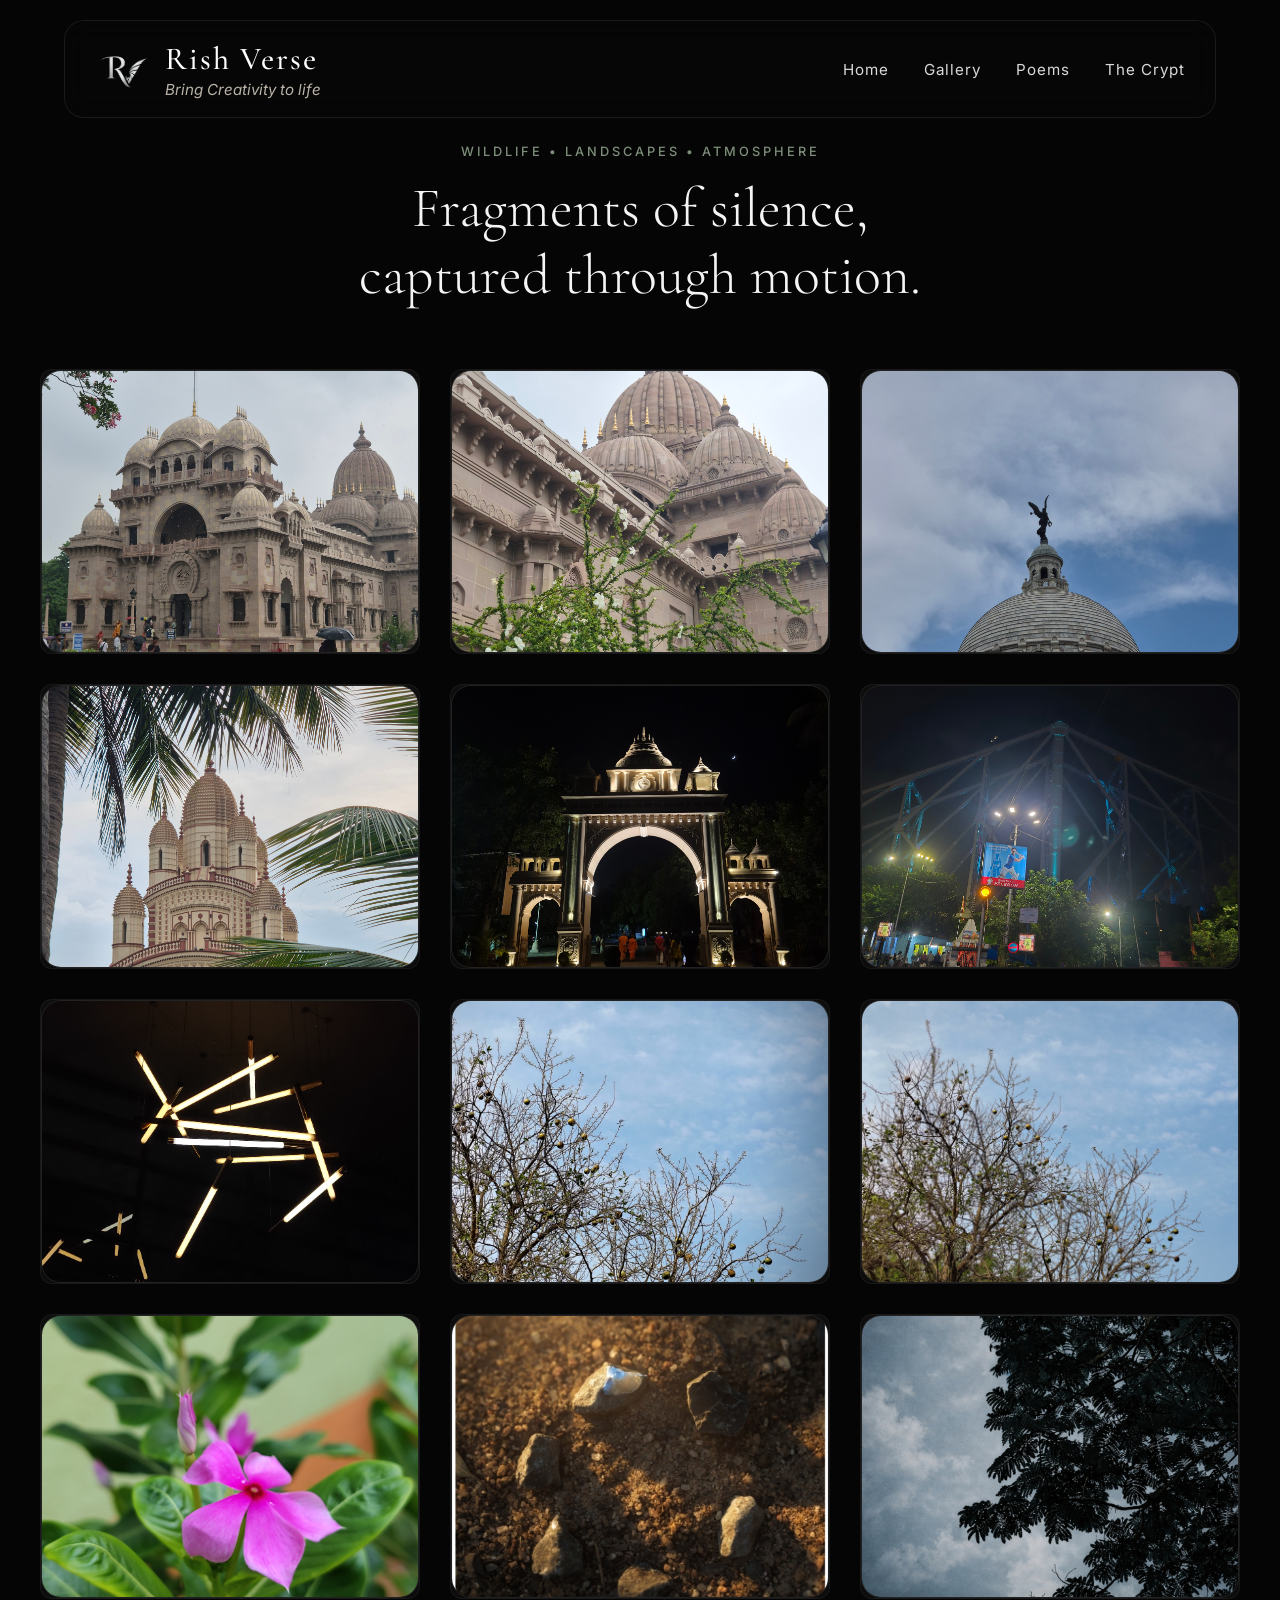
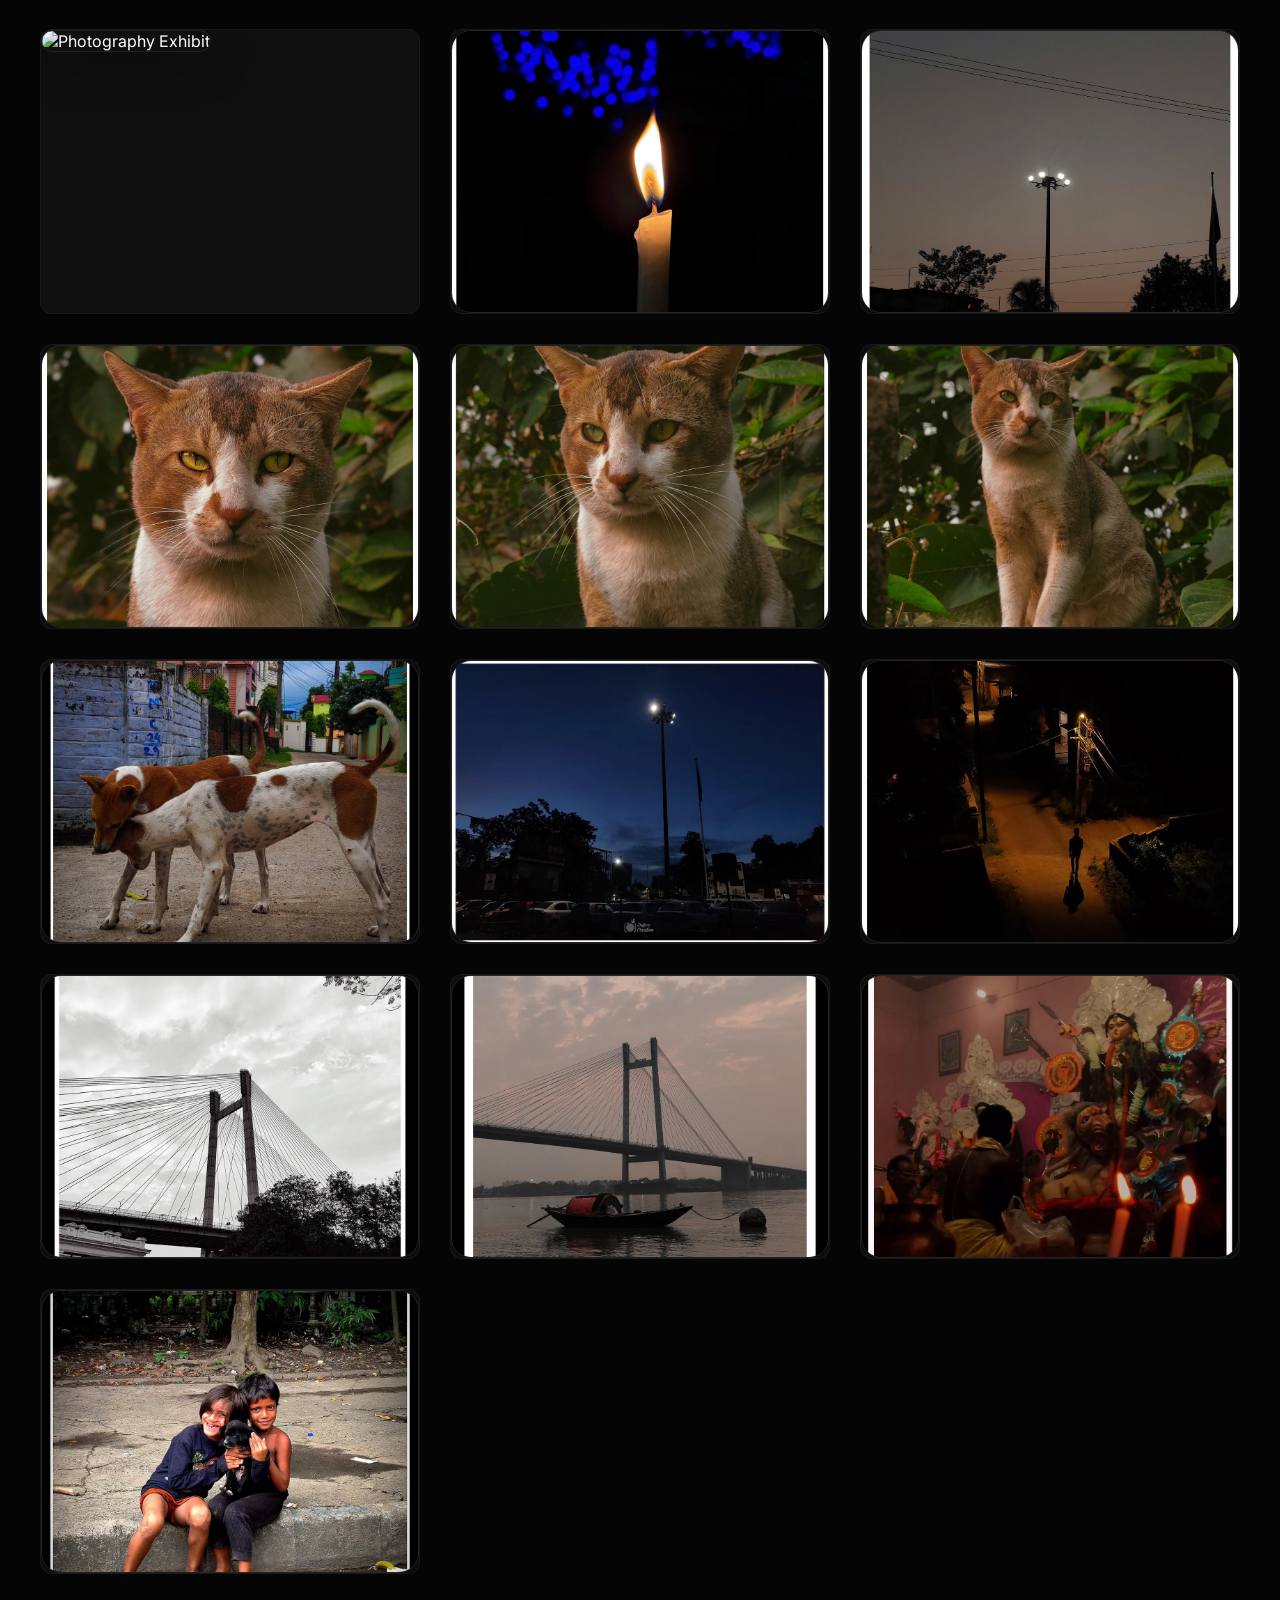
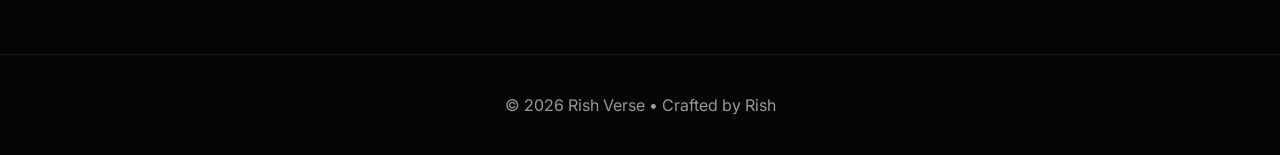
==== commit ab89c84c: "Deploy fresh interactive gallery with sidebar social engine and keyboard navigation from scratch" ====
--- a/gallery.html
+++ b/gallery.html
@@ -1,174 +1,444 @@
 <!DOCTYPE html>
 <html lang="en">
-
 <head>
-
     <meta charset="UTF-8">
-
-    <meta name="viewport"
-          content="width=device-width, initial-scale=1.0">
-
+    <meta name="viewport" content="width=device-width, initial-scale=1.0">
     <title>Gallery • Rish Verse</title>
-
-    <link rel="icon"
-          type="image/png"
-          href="images/favicon.png">
-
-    <link rel="stylesheet"
-          href="style.css">
-
+    <link rel="icon" type="image/png" href="images/favicon.png">
+    <link rel="stylesheet" href="style.css">
+    <link rel="preconnect" href="https://fonts.googleapis.com">
+    <link rel="preconnect" href="https://fonts.gstatic.com" crossorigin>
+    <link href="https://fonts.googleapis.com/css2?family=Cormorant+Garamond:wght@300;400;500&family=Inter:wght@300;400;500;600&display=swap" rel="stylesheet">
+
+    <style>
+        /* GALLERY RE-DESIGN OVERRIDES */
+        body {
+            background: #050505 !important;
+            margin: 0;
+            padding: 0;
+            color: #ffffff;
+            font-family: 'Inter', sans-serif;
+        }
+        .gallery-wrapper {
+            padding: 140px 40px 80px;
+            max-width: 1300px;
+            margin: 0 auto;
+        }
+        .gallery-intro {
+            text-align: center;
+            margin-bottom: 60px;
+        }
+        .gallery-intro span {
+            font-size: 0.8rem;
+            text-transform: uppercase;
+            letter-spacing: 3px;
+            color: #7d8f7a;
+            font-weight: 500;
+        }
+        .gallery-intro h1 {
+            font-family: 'Cormorant Garamond', serif;
+            font-size: 3.5rem;
+            font-weight: 300;
+            margin: 15px 0 0;
+            color: #f5f5f5;
+            line-height: 1.2;
+        }
+
+        /* PREMIUM UNIFORM COHESIVE GRID MAP */
+        .masonry-gallery {
+            display: grid;
+            grid-template-columns: repeat(auto-fill, minmax(360px, 1fr));
+            gap: 30px;
+            width: 100%;
+        }
+        .gallery-card {
+            position: relative;
+            border-radius: 12px;
+            overflow: hidden;
+            background: #0f0f0f;
+            border: 1px solid rgba(255, 255, 255, 0.04);
+            cursor: pointer;
+            aspect-ratio: 4 / 3;
+            transition: transform 0.4s cubic-bezier(0.165, 0.84, 0.44, 1), border-color 0.4s ease;
+        }
+        .gallery-card img {
+            width: 100%;
+            height: 100%;
+            object-fit: cover;
+            transition: transform 0.6s cubic-bezier(0.165, 0.84, 0.44, 1);
+        }
+        
+        /* HOVER INTERACTIONS */
+        .gallery-card:hover {
+            transform: translateY(-4px);
+            border-color: rgba(255, 255, 255, 0.12);
+        }
+        .gallery-card:hover img {
+            transform: scale(1.04);
+        }
+
+        /* PREMIUM DUAL SPLIT PANEL LIGHTBOX SYSTEM */
+        .lightbox {
+            position: fixed;
+            top: 0;
+            left: 0;
+            width: 100%;
+            height: 100%;
+            background: rgba(3, 3, 3, 0.98);
+            backdrop-filter: blur(20px);
+            -webkit-backdrop-filter: blur(20px);
+            z-index: 10000;
+            display: flex;
+            opacity: 0;
+            pointer-events: none;
+            transition: opacity 0.4s ease;
+        }
+        .lightbox.active {
+            opacity: 1;
+            pointer-events: auto;
+        }
+
+        /* CLOSE WINDOW MACRO */
+        .close-lightbox {
+            position: absolute;
+            top: 25px;
+            right: 30px;
+            background: none;
+            border: none;
+            color: rgba(255, 255, 255, 0.4);
+            font-size: 2rem;
+            cursor: pointer;
+            z-index: 10010;
+            transition: color 0.2s, transform 0.2s;
+        }
+        .close-lightbox:hover {
+            color: #ffffff;
+            transform: scale(1.1);
+        }
+
+        .lightbox-split-container {
+            display: flex;
+            width: 100%;
+            height: 100%;
+        }
+
+        /* LEFT SIDE PANEL: FULL HIGH RESOLUTION VISUAL ENVIRONMENT */
+        .lightbox-art-pane {
+            flex: 1.4;
+            display: flex;
+            align-items: center;
+            justify-content: center;
+            padding: 40px;
+            background: #020202;
+            position: relative;
+        }
+        .lightbox-image {
+            max-width: 90%;
+            max-height: 85vh;
+            object-fit: contain;
+            border-radius: 6px;
+            box-shadow: 0 30px 70px rgba(0,0,0,0.9);
+        }
+
+        /* INSTAGRAM-STYLE NAVIGATION ARROWS STYLING */
+        .lightbox-nav-btn {
+            position: absolute !important;
+            top: 50% !important;
+            transform: translateY(-50%) !important;
+            background: rgba(15, 15, 15, 0.6) !important;
+            border: 1px solid rgba(255, 255, 255, 0.08) !important;
+            color: rgba(255, 255, 255, 0.6) !important;
+            font-size: 1.3rem !important;
+            width: 50px !important;
+            height: 50px !important;
+            border-radius: 50% !important;
+            cursor: pointer !important;
+            z-index: 10005 !important;
+            display: flex !important;
+            align-items: center !important;
+            justify-content: center !important;
+            transition: all 0.2s cubic-bezier(0.165, 0.84, 0.44, 1) !important;
+            backdrop-filter: blur(8px) !important;
+            -webkit-backdrop-filter: blur(8px) !important;
+        }
+        .lightbox-nav-btn:hover {
+            background: rgba(255, 255, 255, 0.1) !important;
+            color: #ffffff !important;
+            border-color: rgba(255, 255, 255, 0.25) !important;
+            transform: translateY(-50%) scale(1.04) !important;
+        }
+        .prev-btn { left: 25px !important; }
+        .next-btn { right: 25px !important; }
+
+        /* RIGHT SIDE PANEL: SLEEK, INTERACTIVE SOCIAL FEED */
+        .lightbox-social-pane {
+            flex: 1;
+            background: #0a0a0a;
+            border-left: 1px solid rgba(255, 255, 255, 0.05);
+            display: flex;
+            flex-direction: column;
+            padding: 45px 40px;
+            box-sizing: border-box;
+            height: 100%;
+            overflow: hidden;
+        }
+
+        /* LIKE ACTIONS AREA */
+        .social-engagement-header {
+            display: flex;
+            align-items: center;
+            justify-content: space-between;
+            border-bottom: 1px solid rgba(255, 255, 255, 0.05);
+            padding-bottom: 25px;
+            margin-bottom: 25px;
+        }
+        .like-action-wrapper {
+            display: flex;
+            align-items: center;
+            gap: 14px;
+        }
+        .like-btn {
+            background: rgba(255, 255, 255, 0.04);
+            border: 1px solid rgba(255, 255, 255, 0.08);
+            color: rgba(255, 255, 255, 0.7);
+            width: 48px;
+            height: 48px;
+            border-radius: 50%;
+            display: flex;
+            align-items: center;
+            justify-content: center;
+            font-size: 1.3rem;
+            cursor: pointer;
+            transition: all 0.3s cubic-bezier(0.175, 0.885, 0.32, 1.275);
+        }
+        .like-btn:hover {
+            background: rgba(218, 62, 62, 0.1);
+            border-color: rgba(218, 62, 62, 0.3);
+            color: #da3e3e;
+            transform: scale(1.05);
+        }
+        .like-btn.liked {
+            background: #da3e3e !important;
+            border-color: #da3e3e !important;
+            color: #ffffff !important;
+            text-shadow: 0 0 10px rgba(255,255,255,0.4);
+        }
+        .like-counter-text {
+            font-size: 0.95rem;
+            color: rgba(255, 255, 255, 0.5);
+            font-weight: 400;
+        }
+        .like-counter-text strong {
+            color: #ffffff;
+            font-weight: 500;
+        }
+
+        /* SCROLLABLE COMMENTS FEED LIST MAP */
+        .comments-feed-scroll {
+            flex: 1;
+            overflow-y: auto;
+            margin-bottom: 25px;
+            padding-right: 5px;
+        }
+        .comments-feed-scroll::-webkit-scrollbar { width: 4px; }
+        .comments-feed-scroll::-webkit-scrollbar-thumb { background: rgba(255,255,255,0.1); border-radius: 10px; }
+
+        /* FEEDBACK CAPTURE CORE SUBMIT FORM INTERFACE */
+        .social-submit-footer {
+            border-top: 1px solid rgba(255, 255, 255, 0.05);
+            padding-top: 25px;
+        }
+        .gallery-input-form {
+            display: flex;
+            flex-direction: column;
+            gap: 12px;
+        }
+        .gallery-input-form input,
+        .gallery-input-form textarea {
+            background: rgba(255, 255, 255, 0.03) !important;
+            border: 1px solid rgba(255, 255, 255, 0.06) !important;
+            border-radius: 8px !important;
+            color: #ffffff !important;
+            padding: 14px 16px !important;
+            font-size: 0.9rem !important;
+            font-family: 'Inter', sans-serif !important;
+            outline: none !important;
+            box-sizing: border-box;
+            transition: border-color 0.2s ease;
+        }
+        .gallery-input-form input:focus,
+        .gallery-input-form textarea:focus {
+            border-color: rgba(255, 255, 255, 0.2) !important;
+        }
+        .gallery-input-form textarea {
+            height: 80px;
+            resize: none;
+        }
+        .gallery-submit-btn {
+            background: #ffffff !important;
+            color: #050505 !important;
+            border: none !important;
+            border-radius: 8px !important;
+            padding: 14px !important;
+            font-size: 0.85rem !important;
+            font-weight: 600 !important;
+            text-transform: uppercase !important;
+            letter-spacing: 1px !important;
+            cursor: pointer !important;
+            transition: opacity 0.2s ease, transform 0.1s ease !important;
+        }
+        .gallery-submit-btn:hover { opacity: 0.9; }
+        .gallery-submit-btn:active { transform: scale(0.99); }
+
+        /* TOAST FLOATING PANEL NOTIFICATION ARRAYS */
+        #toast-container {
+            position: fixed;
+            top: 12%;
+            left: 50%;
+            transform: translate(-50%, -50%);
+            z-index: 11000;
+            pointer-events: none;
+        }
+        .toast {
+            background: rgba(20, 20, 20, 0.95);
+            backdrop-filter: blur(10px);
+            border: 1px solid rgba(255, 255, 255, 0.1);
+            color: #fff;
+            padding: 12px 24px;
+            border-radius: 30px;
+            font-size: 0.85rem;
+            box-shadow: 0 10px 30px rgba(0,0,0,0.5);
+            text-align: center;
+        }
+
+        /* VIEWPORT TARGET RESPONSIVE ADAPTATIONS */
+        @media (max-width: 960px) {
+            .lightbox-split-container { flex-direction: column; }
+            .lightbox-art-pane { flex: none; height: 50vh; padding: 20px; }
+            .lightbox-social-pane { flex: 1; padding: 30px; }
+            .lightbox-image { max-height: 42vh; }
+            .lightbox-nav-btn { width: 42px !important; height: 42px !important; font-size: 1.1rem !important; top: 50% !important; }
+            .prev-btn { left: 15px !important; }
+            .next-btn { right: 15px !important; }
+        }
+        @media (max-width: 500px) {
+            .gallery-wrapper { padding: 120px 20px 60px; }
+            .masonry-gallery { grid-template-columns: 1fr; }
+            .gallery-intro h1 { font-size: 2.4rem; }
+        }
+    </style>
 </head>
-
 <body>
+
+    <div id="toast-container"></div>
     <div class="progress-bar"></div>
     <div class="page-transition"></div>
 
-
-    <!-- NAVBAR -->
-
     <header>
-
         <nav>
-
             <div class="logo-section">
-
-                <a href="index.html"
-                   class="brand-link">
-
+                <a href="index.html" class="brand-link">
                     <div class="brand">
-
-                        <img src="images/logo.png"
-                             class="nav-logo">
-
+                        <img src="images/logo.png" class="nav-logo" alt="Logo">
                         <div>
-
                             <h1>Rish Verse</h1>
-
-                            <p class="tagline">
-                                Bring Creativity to life
-                            </p>
-
+                            <p class="tagline">Bring Creativity to life</p>
                         </div>
-
                     </div>
-
                 </a>
-
             </div>
-
-
             <ul class="nav-links">
-
                 <li><a href="index.html">Home</a></li>
-
                 <li><a href="gallery.html">Gallery</a></li>
-
                 <li><a href="poems.html">Poems</a></li>
-
                 <li><a href="thecrypt.html">The Crypt</a></li>
-
             </ul>
-
         </nav>
-
     </header>
 
-
-
-    <!-- GALLERY HERO -->
-
-    <section class="gallery-hero">
-
-        <div class="gallery-overlay"></div>
-
-        <div class="gallery-hero-content">
-
-            <p>
-                Wildlife • Landscapes • Atmosphere
-            </p>
-
-            <h2>
-                Fragments of silence,<br>
-                captured through motion.
-            </h2>
-
+    <main class="gallery-wrapper">
+        <div class="gallery-intro">
+            <span>Wildlife • Landscapes • Atmosphere</span>
+            <h1>Fragments of silence,<br>captured through motion.</h1>
         </div>
 
-    </section>
-
-
-
-    <!-- GALLERY SECTION -->
-
-    <section class="gallery-section">
-
         <div class="masonry-gallery">
-
-            <img src="images/i1.jpg" alt="">
-            <img src="images/i2.jpg" alt="">
-            <img src="images/i3.jpg" alt="">
-            <img src="images/i4.jpg" alt="">
-            <img src="images/i5.jpg" alt="">
-            <img src="images/i6.jpg" alt="">
-            <img src="images/i7.jpg" alt="">
-            <img src="images/i8.jpg" alt="">
-            <img src="images/i9.jpg" alt="">
-            <img src="images/i10.jpg" alt="">
-            <img src="images/i11.jpg" alt="">
-            <img src="images/i12.jpg" alt="">
-            <img src="images/i13.jpg" alt="">
-            <img src="images/i14.jpg" alt="">
-            <img src="images/i15.jpg" alt="">
-            <img src="images/i16.jpg" alt="">
-            <img src="images/i17.jpg" alt="">
-            <img src="images/i18.jpg" alt="">
-            <img src="images/i19.jpg" alt="">
-            <img src="images/i20.jpg" alt="">
-            <img src="images/i21.jpg" alt="">
-            <img src="images/i22.jpg" alt="">
-            <img src="images/i23.jpg" alt="">
-            <img src="images/i24.jpg" alt="">
-            <img src="images/i25.jpg" alt="">
-
+            <div class="gallery-card"><img src="images/i1.jpg" alt="Photography Exhibit"></div>
+            <div class="gallery-card"><img src="images/i2.jpg" alt="Photography Exhibit"></div>
+            <div class="gallery-card"><img src="images/i3.jpg" alt="Photography Exhibit"></div>
+            <div class="gallery-card"><img src="images/i4.jpg" alt="Photography Exhibit"></div>
+            <div class="gallery-card"><img src="images/i5.jpg" alt="Photography Exhibit"></div>
+            <div class="gallery-card"><img src="images/i6.jpg" alt="Photography Exhibit"></div>
+            <div class="gallery-card"><img src="images/i7.jpg" alt="Photography Exhibit"></div>
+            <div class="gallery-card"><img src="images/i8.jpg" alt="Photography Exhibit"></div>
+            <div class="gallery-card"><img src="images/i9.jpg" alt="Photography Exhibit"></div>
+            <div class="gallery-card"><img src="images/i10.jpg" alt="Photography Exhibit"></div>
+            <div class="gallery-card"><img src="images/i11.jpg" alt="Photography Exhibit"></div>
+            <div class="gallery-card"><img src="images/i12.jpg" alt="Photography Exhibit"></div>
+            <div class="gallery-card"><img src="images/i13.jpg" alt="Photography Exhibit"></div>
+            <div class="gallery-card"><img src="images/i14.jpg" alt="Photography Exhibit"></div>
+            <div class="gallery-card"><img src="images/i15.jpg" alt="Photography Exhibit"></div>
+            <div class="gallery-card"><img src="images/i16.jpg" alt="Photography Exhibit"></div>
+            <div class="gallery-card"><img src="images/i17.jpg" alt="Photography Exhibit"></div>
+            <div class="gallery-card"><img src="images/i18.jpg" alt="Photography Exhibit"></div>
+            <div class="gallery-card"><img src="images/i19.jpg" alt="Photography Exhibit"></div>
+            <div class="gallery-card"><img src="images/i20.jpg" alt="Photography Exhibit"></div>
+            <div class="gallery-card"><img src="images/i21.jpg" alt="Photography Exhibit"></div>
+            <div class="gallery-card"><img src="images/i22.jpg" alt="Photography Exhibit"></div>
+            <div class="gallery-card"><img src="images/i23.jpg" alt="Photography Exhibit"></div>
+            <div class="gallery-card"><img src="images/i24.jpg" alt="Photography Exhibit"></div>
+            <div class="gallery-card"><img src="images/i25.jpg" alt="Photography Exhibit"></div>
         </div>
-
-    </section>
-
-
-
-    <!-- LIGHTBOX -->
-
-   <div class="lightbox">
-    <span class="close-lightbox">&times;</span>
-    
-    <div class="lightbox-wrapper">
-        <div class="lightbox-media-side">
-            <img class="lightbox-image" src="" alt="Cinematic Frame">
-        </div>
-        
-        <div class="lightbox-interactive-side">
-            <div class="review-container modal-reviews">
-                <h2>Frame Echo</h2>
-                <p class="review-subtext">Leave a thought on this specific capture.</p>
-
-                <div class="star-rating modal-stars">
-                    <span data-rating="1">★</span>
-                    <span data-rating="2">★</span>
-                    <span data-rating="3">★</span>
-                    <span data-rating="4">★</span>
-                    <span data-rating="5">★</span>
+    </main>
+
+    <div class="lightbox">
+        <button class="close-lightbox">&times;</button>
+        <div class="lightbox-split-container">
+            
+            <div class="lightbox-art-pane">
+                <button class="lightbox-nav-btn prev-btn" id="galleryPrevBtn">&#10094;</button>
+                <img src="" class="lightbox-image" alt="Expanded Master Frame View">
+                <button class="lightbox-nav-btn next-btn" id="galleryNextBtn">&#10095;</button>
+            </div>
+
+            <div class="lightbox-social-pane">
+                
+                <div class="social-engagement-header">
+                    <div class="like-action-wrapper">
+                        <button class="like-btn" id="galleryLikeBtn" data-count="0">♥</button>
+                        <div class="like-counter-text">
+                            Liked by <strong id="likeCountLabel">0</strong> people
+                        </div>
+                    </div>
                 </div>
 
-                <form id="reviewForm" class="modal-form">
-                    <input type="text" id="reviewName" placeholder="Your name (optional)">
-                    <textarea id="reviewText" placeholder="Share your perspective..." required></textarea>
-                    <button type="submit">Submit Echo</button>
-                </form>
-
-                <div id="reviewsContainer" class="modal-feed"></div>
+                <div class="comments-feed-scroll" id="galleryCommentsBox">
+                    </div>
+
+                <div class="social-submit-footer">
+                    <form id="galleryReviewForm" class="gallery-input-form">
+                        <input type="text" id="galleryNameField" placeholder="Your name (optional)">
+                        <textarea id="galleryTextField" placeholder="Add a comment..." required></textarea>
+                        <button type="submit" class="gallery-submit-btn">Post Comment</button>
+                    </form>
+                </div>
+
             </div>
         </div>
     </div>
-  </div>
-
+
+    <footer>
+        <p>© 2026 Rish Verse • Crafted by Rish</p>
+    </footer>
+
+    <script src="script.js"></script>
+    <script type="module" src="reviews.js"></script>
+    <script>
+        window.addEventListener("pageshow", (e) => {
+            if (e.persisted || (window.performance && window.performance.navigation.type === 2)) {
+                window.location.reload();
+            }
+        });
+    </script>
+</body>
 </html>
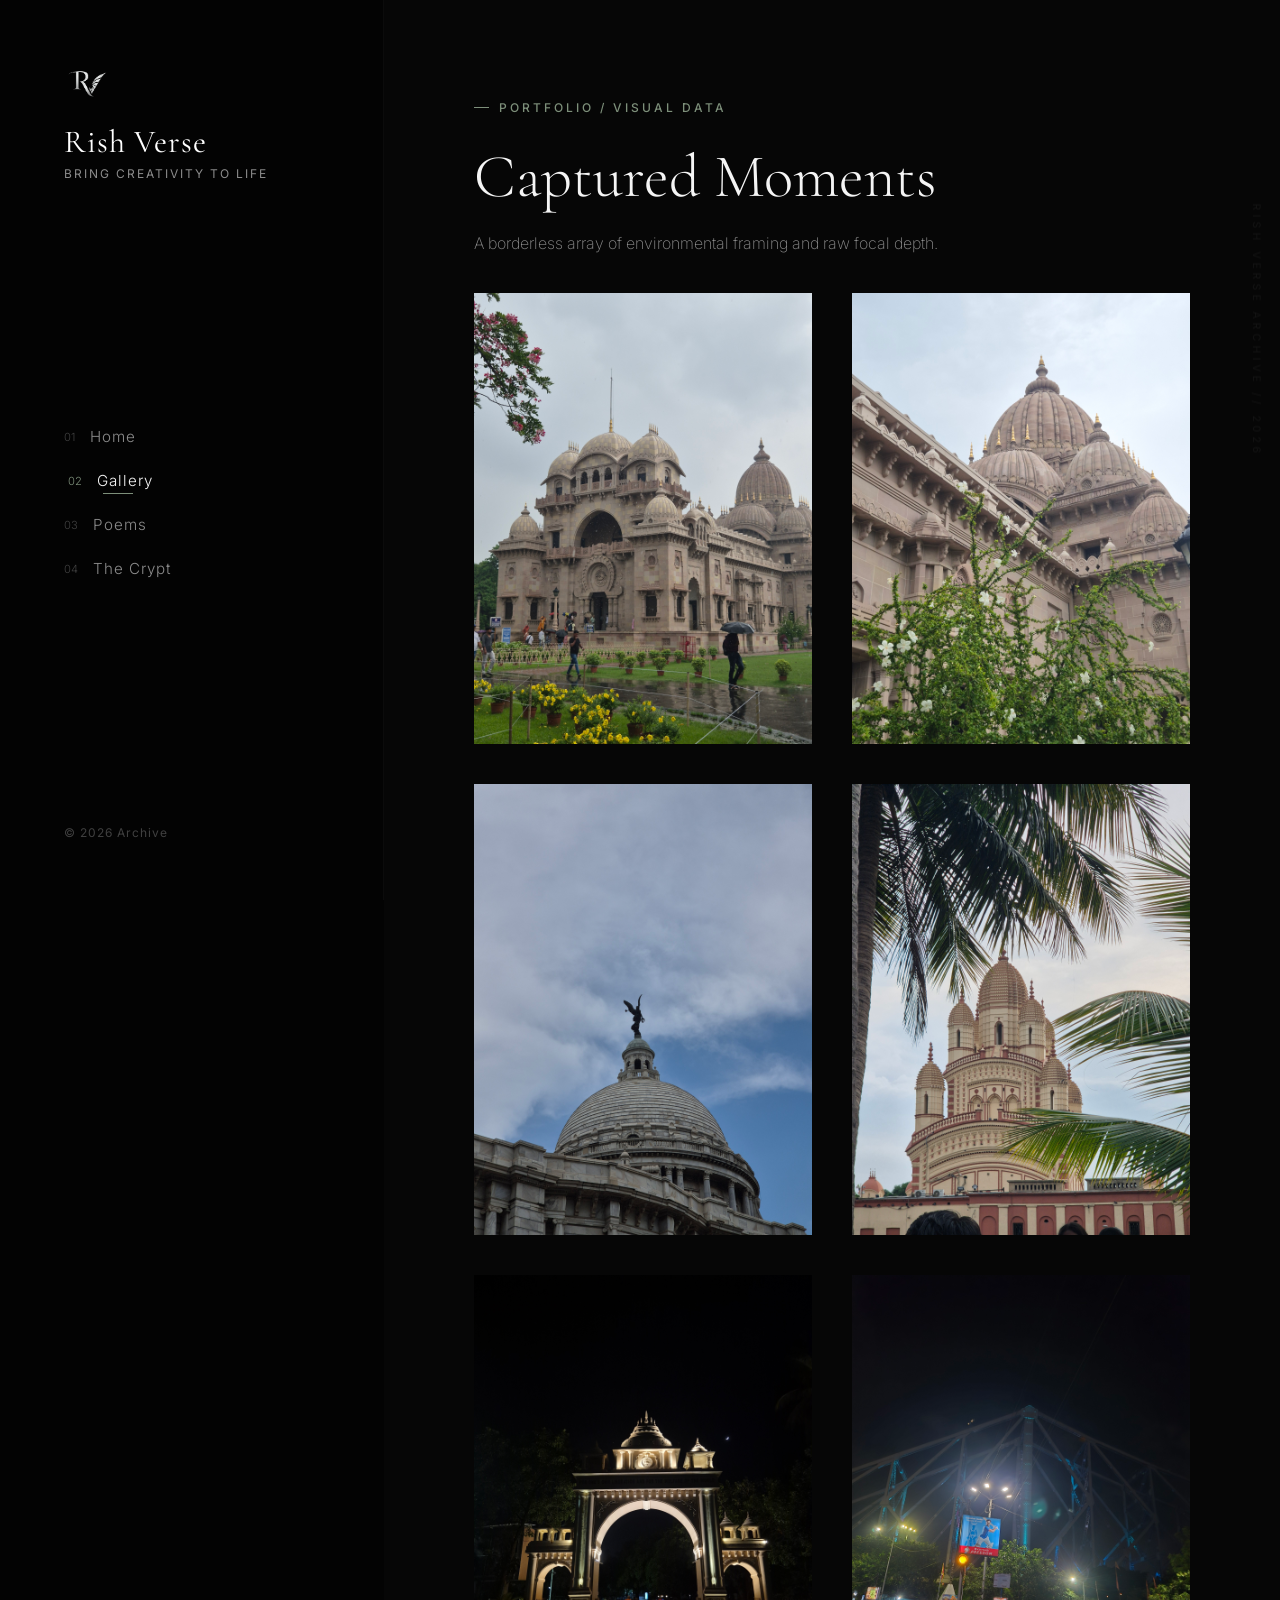
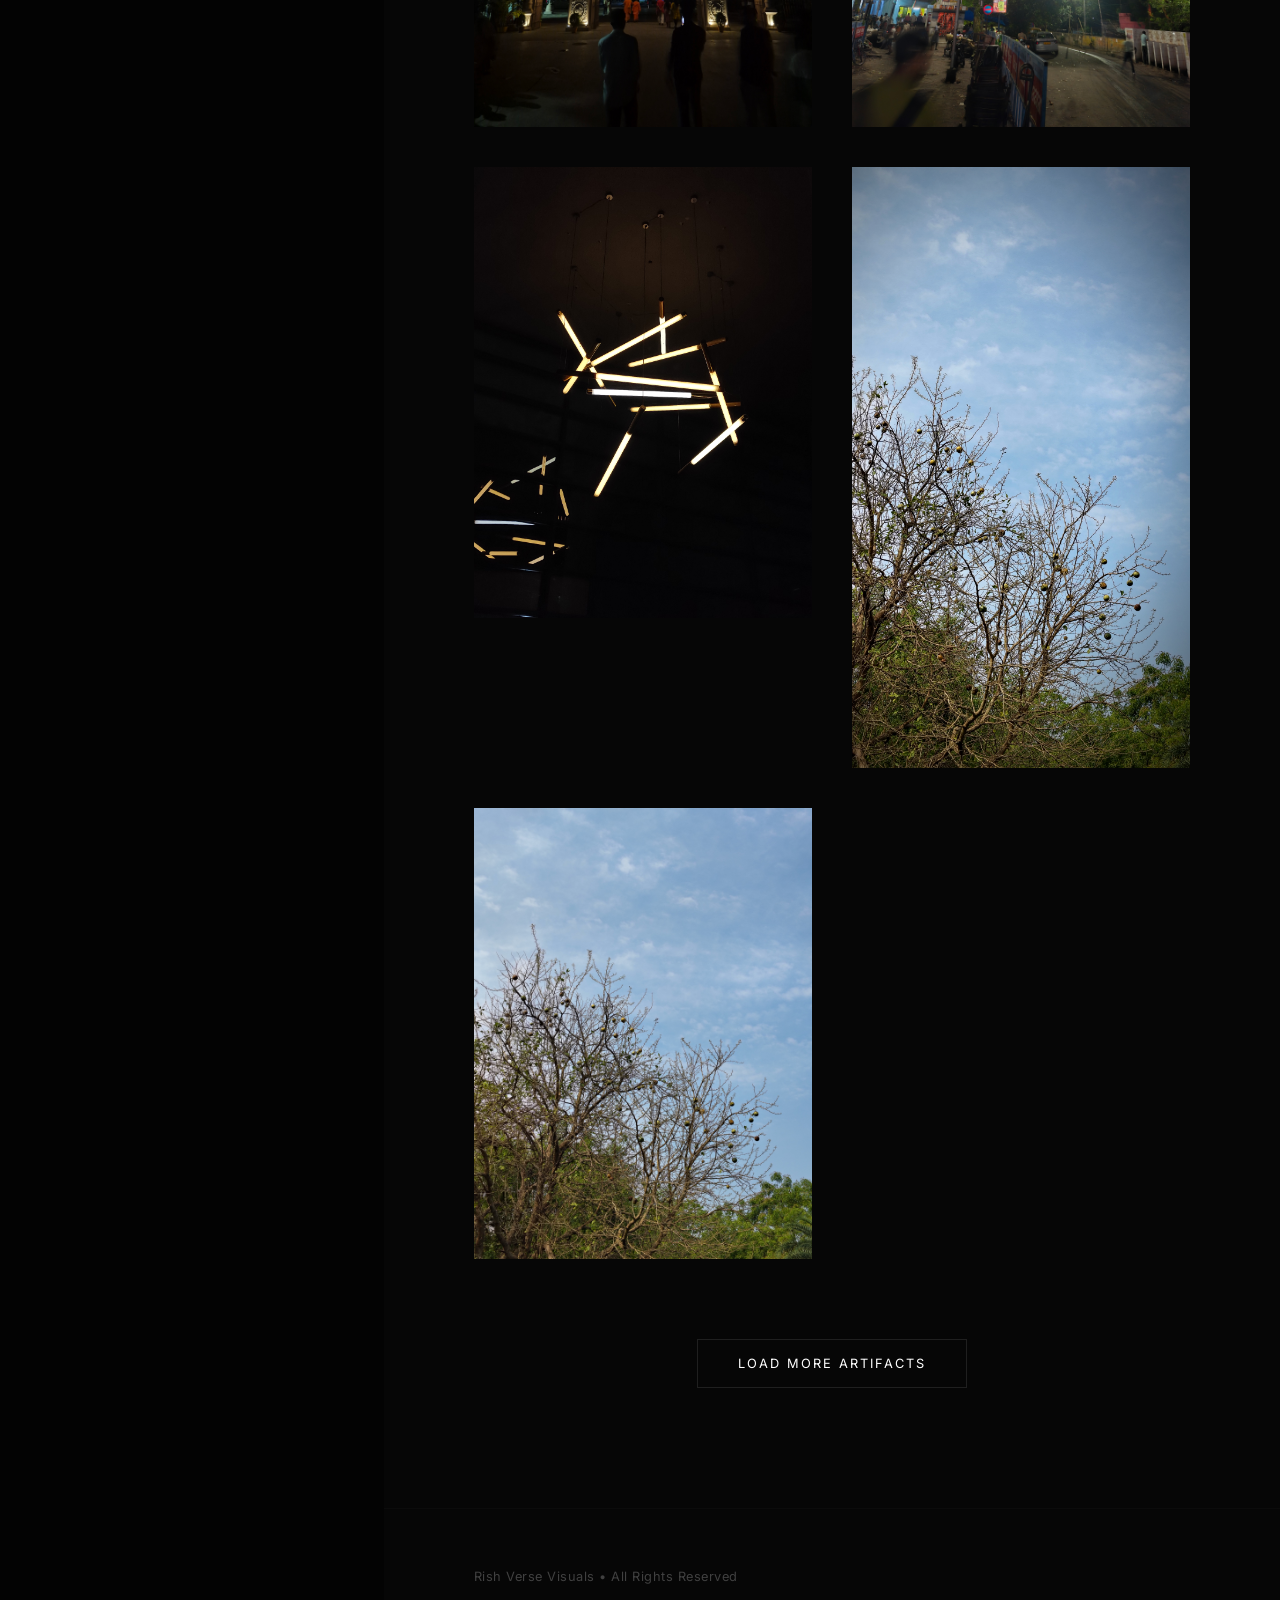
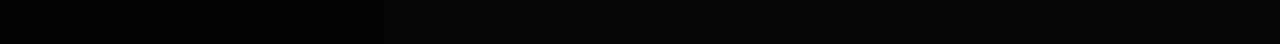
==== commit 944d611e: "Update rish verse" ====
--- a/gallery.html
+++ b/gallery.html
@@ -3,442 +3,154 @@
 <head>
     <meta charset="UTF-8">
     <meta name="viewport" content="width=device-width, initial-scale=1.0">
-    <title>Gallery • Rish Verse</title>
+    <title>Gallery | Rish Verse</title>
     <link rel="icon" type="image/png" href="images/favicon.png">
     <link rel="stylesheet" href="style.css">
     <link rel="preconnect" href="https://fonts.googleapis.com">
     <link rel="preconnect" href="https://fonts.gstatic.com" crossorigin>
-    <link href="https://fonts.googleapis.com/css2?family=Cormorant+Garamond:wght@300;400;500&family=Inter:wght@300;400;500;600&display=swap" rel="stylesheet">
-
-    <style>
-        /* GALLERY RE-DESIGN OVERRIDES */
-        body {
-            background: #050505 !important;
-            margin: 0;
-            padding: 0;
-            color: #ffffff;
-            font-family: 'Inter', sans-serif;
-        }
-        .gallery-wrapper {
-            padding: 140px 40px 80px;
-            max-width: 1300px;
-            margin: 0 auto;
-        }
-        .gallery-intro {
-            text-align: center;
-            margin-bottom: 60px;
-        }
-        .gallery-intro span {
-            font-size: 0.8rem;
-            text-transform: uppercase;
-            letter-spacing: 3px;
-            color: #7d8f7a;
-            font-weight: 500;
-        }
-        .gallery-intro h1 {
-            font-family: 'Cormorant Garamond', serif;
-            font-size: 3.5rem;
-            font-weight: 300;
-            margin: 15px 0 0;
-            color: #f5f5f5;
-            line-height: 1.2;
-        }
-
-        /* PREMIUM UNIFORM COHESIVE GRID MAP */
-        .masonry-gallery {
-            display: grid;
-            grid-template-columns: repeat(auto-fill, minmax(360px, 1fr));
-            gap: 30px;
-            width: 100%;
-        }
-        .gallery-card {
-            position: relative;
-            border-radius: 12px;
-            overflow: hidden;
-            background: #0f0f0f;
-            border: 1px solid rgba(255, 255, 255, 0.04);
-            cursor: pointer;
-            aspect-ratio: 4 / 3;
-            transition: transform 0.4s cubic-bezier(0.165, 0.84, 0.44, 1), border-color 0.4s ease;
-        }
-        .gallery-card img {
-            width: 100%;
-            height: 100%;
-            object-fit: cover;
-            transition: transform 0.6s cubic-bezier(0.165, 0.84, 0.44, 1);
-        }
-        
-        /* HOVER INTERACTIONS */
-        .gallery-card:hover {
-            transform: translateY(-4px);
-            border-color: rgba(255, 255, 255, 0.12);
-        }
-        .gallery-card:hover img {
-            transform: scale(1.04);
-        }
-
-        /* PREMIUM DUAL SPLIT PANEL LIGHTBOX SYSTEM */
-        .lightbox {
-            position: fixed;
-            top: 0;
-            left: 0;
-            width: 100%;
-            height: 100%;
-            background: rgba(3, 3, 3, 0.98);
-            backdrop-filter: blur(20px);
-            -webkit-backdrop-filter: blur(20px);
-            z-index: 10000;
-            display: flex;
-            opacity: 0;
-            pointer-events: none;
-            transition: opacity 0.4s ease;
-        }
-        .lightbox.active {
-            opacity: 1;
-            pointer-events: auto;
-        }
-
-        /* CLOSE WINDOW MACRO */
-        .close-lightbox {
-            position: absolute;
-            top: 25px;
-            right: 30px;
-            background: none;
-            border: none;
-            color: rgba(255, 255, 255, 0.4);
-            font-size: 2rem;
-            cursor: pointer;
-            z-index: 10010;
-            transition: color 0.2s, transform 0.2s;
-        }
-        .close-lightbox:hover {
-            color: #ffffff;
-            transform: scale(1.1);
-        }
-
-        .lightbox-split-container {
-            display: flex;
-            width: 100%;
-            height: 100%;
-        }
-
-        /* LEFT SIDE PANEL: FULL HIGH RESOLUTION VISUAL ENVIRONMENT */
-        .lightbox-art-pane {
-            flex: 1.4;
-            display: flex;
-            align-items: center;
-            justify-content: center;
-            padding: 40px;
-            background: #020202;
-            position: relative;
-        }
-        .lightbox-image {
-            max-width: 90%;
-            max-height: 85vh;
-            object-fit: contain;
-            border-radius: 6px;
-            box-shadow: 0 30px 70px rgba(0,0,0,0.9);
-        }
-
-        /* INSTAGRAM-STYLE NAVIGATION ARROWS STYLING */
-        .lightbox-nav-btn {
-            position: absolute !important;
-            top: 50% !important;
-            transform: translateY(-50%) !important;
-            background: rgba(15, 15, 15, 0.6) !important;
-            border: 1px solid rgba(255, 255, 255, 0.08) !important;
-            color: rgba(255, 255, 255, 0.6) !important;
-            font-size: 1.3rem !important;
-            width: 50px !important;
-            height: 50px !important;
-            border-radius: 50% !important;
-            cursor: pointer !important;
-            z-index: 10005 !important;
-            display: flex !important;
-            align-items: center !important;
-            justify-content: center !important;
-            transition: all 0.2s cubic-bezier(0.165, 0.84, 0.44, 1) !important;
-            backdrop-filter: blur(8px) !important;
-            -webkit-backdrop-filter: blur(8px) !important;
-        }
-        .lightbox-nav-btn:hover {
-            background: rgba(255, 255, 255, 0.1) !important;
-            color: #ffffff !important;
-            border-color: rgba(255, 255, 255, 0.25) !important;
-            transform: translateY(-50%) scale(1.04) !important;
-        }
-        .prev-btn { left: 25px !important; }
-        .next-btn { right: 25px !important; }
-
-        /* RIGHT SIDE PANEL: SLEEK, INTERACTIVE SOCIAL FEED */
-        .lightbox-social-pane {
-            flex: 1;
-            background: #0a0a0a;
-            border-left: 1px solid rgba(255, 255, 255, 0.05);
-            display: flex;
-            flex-direction: column;
-            padding: 45px 40px;
-            box-sizing: border-box;
-            height: 100%;
-            overflow: hidden;
-        }
-
-        /* LIKE ACTIONS AREA */
-        .social-engagement-header {
-            display: flex;
-            align-items: center;
-            justify-content: space-between;
-            border-bottom: 1px solid rgba(255, 255, 255, 0.05);
-            padding-bottom: 25px;
-            margin-bottom: 25px;
-        }
-        .like-action-wrapper {
-            display: flex;
-            align-items: center;
-            gap: 14px;
-        }
-        .like-btn {
-            background: rgba(255, 255, 255, 0.04);
-            border: 1px solid rgba(255, 255, 255, 0.08);
-            color: rgba(255, 255, 255, 0.7);
-            width: 48px;
-            height: 48px;
-            border-radius: 50%;
-            display: flex;
-            align-items: center;
-            justify-content: center;
-            font-size: 1.3rem;
-            cursor: pointer;
-            transition: all 0.3s cubic-bezier(0.175, 0.885, 0.32, 1.275);
-        }
-        .like-btn:hover {
-            background: rgba(218, 62, 62, 0.1);
-            border-color: rgba(218, 62, 62, 0.3);
-            color: #da3e3e;
-            transform: scale(1.05);
-        }
-        .like-btn.liked {
-            background: #da3e3e !important;
-            border-color: #da3e3e !important;
-            color: #ffffff !important;
-            text-shadow: 0 0 10px rgba(255,255,255,0.4);
-        }
-        .like-counter-text {
-            font-size: 0.95rem;
-            color: rgba(255, 255, 255, 0.5);
-            font-weight: 400;
-        }
-        .like-counter-text strong {
-            color: #ffffff;
-            font-weight: 500;
-        }
-
-        /* SCROLLABLE COMMENTS FEED LIST MAP */
-        .comments-feed-scroll {
-            flex: 1;
-            overflow-y: auto;
-            margin-bottom: 25px;
-            padding-right: 5px;
-        }
-        .comments-feed-scroll::-webkit-scrollbar { width: 4px; }
-        .comments-feed-scroll::-webkit-scrollbar-thumb { background: rgba(255,255,255,0.1); border-radius: 10px; }
-
-        /* FEEDBACK CAPTURE CORE SUBMIT FORM INTERFACE */
-        .social-submit-footer {
-            border-top: 1px solid rgba(255, 255, 255, 0.05);
-            padding-top: 25px;
-        }
-        .gallery-input-form {
-            display: flex;
-            flex-direction: column;
-            gap: 12px;
-        }
-        .gallery-input-form input,
-        .gallery-input-form textarea {
-            background: rgba(255, 255, 255, 0.03) !important;
-            border: 1px solid rgba(255, 255, 255, 0.06) !important;
-            border-radius: 8px !important;
-            color: #ffffff !important;
-            padding: 14px 16px !important;
-            font-size: 0.9rem !important;
-            font-family: 'Inter', sans-serif !important;
-            outline: none !important;
-            box-sizing: border-box;
-            transition: border-color 0.2s ease;
-        }
-        .gallery-input-form input:focus,
-        .gallery-input-form textarea:focus {
-            border-color: rgba(255, 255, 255, 0.2) !important;
-        }
-        .gallery-input-form textarea {
-            height: 80px;
-            resize: none;
-        }
-        .gallery-submit-btn {
-            background: #ffffff !important;
-            color: #050505 !important;
-            border: none !important;
-            border-radius: 8px !important;
-            padding: 14px !important;
-            font-size: 0.85rem !important;
-            font-weight: 600 !important;
-            text-transform: uppercase !important;
-            letter-spacing: 1px !important;
-            cursor: pointer !important;
-            transition: opacity 0.2s ease, transform 0.1s ease !important;
-        }
-        .gallery-submit-btn:hover { opacity: 0.9; }
-        .gallery-submit-btn:active { transform: scale(0.99); }
-
-        /* TOAST FLOATING PANEL NOTIFICATION ARRAYS */
-        #toast-container {
-            position: fixed;
-            top: 12%;
-            left: 50%;
-            transform: translate(-50%, -50%);
-            z-index: 11000;
-            pointer-events: none;
-        }
-        .toast {
-            background: rgba(20, 20, 20, 0.95);
-            backdrop-filter: blur(10px);
-            border: 1px solid rgba(255, 255, 255, 0.1);
-            color: #fff;
-            padding: 12px 24px;
-            border-radius: 30px;
-            font-size: 0.85rem;
-            box-shadow: 0 10px 30px rgba(0,0,0,0.5);
-            text-align: center;
-        }
-
-        /* VIEWPORT TARGET RESPONSIVE ADAPTATIONS */
-        @media (max-width: 960px) {
-            .lightbox-split-container { flex-direction: column; }
-            .lightbox-art-pane { flex: none; height: 50vh; padding: 20px; }
-            .lightbox-social-pane { flex: 1; padding: 30px; }
-            .lightbox-image { max-height: 42vh; }
-            .lightbox-nav-btn { width: 42px !important; height: 42px !important; font-size: 1.1rem !important; top: 50% !important; }
-            .prev-btn { left: 15px !important; }
-            .next-btn { right: 15px !important; }
-        }
-        @media (max-width: 500px) {
-            .gallery-wrapper { padding: 120px 20px 60px; }
-            .masonry-gallery { grid-template-columns: 1fr; }
-            .gallery-intro h1 { font-size: 2.4rem; }
-        }
-    </style>
+    <link href="https://fonts.googleapis.com/css2?family=Cormorant+Garamond:ital,wght@0,300;0,400;0,500;1,300&family=Inter:wght@200;300;400;500&display=swap" rel="stylesheet">
 </head>
 <body>
-
-    <div id="toast-container"></div>
     <div class="progress-bar"></div>
     <div class="page-transition"></div>
 
-    <header>
-        <nav>
-            <div class="logo-section">
-                <a href="index.html" class="brand-link">
-                    <div class="brand">
-                        <img src="images/logo.png" class="nav-logo" alt="Logo">
-                        <div>
-                            <h1>Rish Verse</h1>
-                            <p class="tagline">Bring Creativity to life</p>
-                        </div>
-                    </div>
-                </a>
-            </div>
+    <!-- PREMIUM MINIMALIST ENTRY LOADER -->
+    <div class="loader">
+        <div class="loader-content">
+            <img src="images/logo.png" alt="Logo" class="loader-logo">
+            <h1>Exposition</h1>
+            <span class="loader-accent"></span>
+        </div>
+    </div>
+
+    <!-- ASYMMETRIC LOOKBOOK NAVIGATION (FIXED LEFT PANEL) -->
+    <aside class="side-panel">
+        <div class="panel-header">
+            <a href="index.html" class="brand-link">
+                <img src="images/logo.png" class="nav-logo" alt="Rish Verse Logo">
+                <h1>Rish Verse</h1>
+            </a>
+            <p class="tagline">Bring Creativity to life</p>
+        </div>
+
+        <nav class="vertical-nav">
             <ul class="nav-links">
-                <li><a href="index.html">Home</a></li>
-                <li><a href="gallery.html">Gallery</a></li>
-                <li><a href="poems.html">Poems</a></li>
-                <li><a href="thecrypt.html">The Crypt</a></li>
+                <li><a href="index.html" data-num="01">Home</a></li>
+                <li><a href="gallery.html" class="active" data-num="02">Gallery</a></li>
+                <li><a href="poems.html" data-num="03">Poems</a></li>
+                <li><a href="thecrypt.html" data-num="04">The Crypt</a></li>
             </ul>
         </nav>
-    </header>
 
-    <main class="gallery-wrapper">
-        <div class="gallery-intro">
-            <span>Wildlife • Landscapes • Atmosphere</span>
-            <h1>Fragments of silence,<br>captured through motion.</h1>
+        <div class="panel-footer">
+            <p>© 2026 Archive</p>
         </div>
+    </aside>
 
-        <div class="masonry-gallery">
-            <div class="gallery-card"><img src="images/i1.jpg" alt="Photography Exhibit"></div>
-            <div class="gallery-card"><img src="images/i2.jpg" alt="Photography Exhibit"></div>
-            <div class="gallery-card"><img src="images/i3.jpg" alt="Photography Exhibit"></div>
-            <div class="gallery-card"><img src="images/i4.jpg" alt="Photography Exhibit"></div>
-            <div class="gallery-card"><img src="images/i5.jpg" alt="Photography Exhibit"></div>
-            <div class="gallery-card"><img src="images/i6.jpg" alt="Photography Exhibit"></div>
-            <div class="gallery-card"><img src="images/i7.jpg" alt="Photography Exhibit"></div>
-            <div class="gallery-card"><img src="images/i8.jpg" alt="Photography Exhibit"></div>
-            <div class="gallery-card"><img src="images/i9.jpg" alt="Photography Exhibit"></div>
-            <div class="gallery-card"><img src="images/i10.jpg" alt="Photography Exhibit"></div>
-            <div class="gallery-card"><img src="images/i11.jpg" alt="Photography Exhibit"></div>
-            <div class="gallery-card"><img src="images/i12.jpg" alt="Photography Exhibit"></div>
-            <div class="gallery-card"><img src="images/i13.jpg" alt="Photography Exhibit"></div>
-            <div class="gallery-card"><img src="images/i14.jpg" alt="Photography Exhibit"></div>
-            <div class="gallery-card"><img src="images/i15.jpg" alt="Photography Exhibit"></div>
-            <div class="gallery-card"><img src="images/i16.jpg" alt="Photography Exhibit"></div>
-            <div class="gallery-card"><img src="images/i17.jpg" alt="Photography Exhibit"></div>
-            <div class="gallery-card"><img src="images/i18.jpg" alt="Photography Exhibit"></div>
-            <div class="gallery-card"><img src="images/i19.jpg" alt="Photography Exhibit"></div>
-            <div class="gallery-card"><img src="images/i20.jpg" alt="Photography Exhibit"></div>
-            <div class="gallery-card"><img src="images/i21.jpg" alt="Photography Exhibit"></div>
-            <div class="gallery-card"><img src="images/i22.jpg" alt="Photography Exhibit"></div>
-            <div class="gallery-card"><img src="images/i23.jpg" alt="Photography Exhibit"></div>
-            <div class="gallery-card"><img src="images/i24.jpg" alt="Photography Exhibit"></div>
-            <div class="gallery-card"><img src="images/i25.jpg" alt="Photography Exhibit"></div>
-        </div>
+    <!-- FINE-ART EXPOSITION CANVAS (SCROLLING RIGHT SIDE) -->
+    <main class="main-content">
+        
+        <header class="gallery-intro">
+            <p class="section-meta">Portfolio / Visual Data</p>
+            <h1>Captured Moments</h1>
+            <p class="gallery-subtitle">A borderless array of environmental framing and raw focal depth.</p>
+        </header>
+
+        <!-- PURE BORDERLESS IMAGE MATRIX -->
+        <section class="gallery-exposition-area">
+            <div class="masonry-gallery" id="galleryGridMatrix">
+                
+                <!-- Visible Batch (First 9 Images) -->
+                <div class="gallery-card">
+                    <img src="images/i1.jpg" alt="Artwork 1">
+                </div>
+                <div class="gallery-card">
+                    <img src="images/i2.jpg" alt="Artwork 2">
+                </div>
+                <div class="gallery-card">
+                    <img src="images/i3.jpg" alt="Artwork 3">
+                </div>
+                <div class="gallery-card">
+                    <img src="images/i4.jpg" alt="Artwork 4">
+                </div>
+                <div class="gallery-card">
+                    <img src="images/i5.jpg" alt="Artwork 5">
+                </div>
+                <div class="gallery-card">
+                    <img src="images/i6.jpg" alt="Artwork 6">
+                </div>
+                <div class="gallery-card">
+                    <img src="images/i7.jpg" alt="Artwork 7">
+                </div>
+                <div class="gallery-card">
+                    <img src="images/i8.jpg" alt="Artwork 8">
+                </div>
+                <div class="gallery-card">
+                    <img src="images/i9.jpg" alt="Artwork 9">
+                </div>
+
+                <!-- Hidden Segments (Loaded via Script Engine) -->
+                <div class="gallery-card initial-hidden">
+                    <img src="images/i10.jpg" alt="Artwork 10">
+                </div>
+                <!-- Add extra image nodes here using this exact 'initial-hidden' structure if needed -->
+
+            </div>
+
+            <!-- GHOST LOAD ACTION CONTROL BUTTON -->
+            <div class="load-more-container" id="galleryLoadBtnWrapper">
+                <button class="load-more-btn" id="galleryLoadMoreTrigger">Load More Artifacts</button>
+            </div>
+        </section>
+
+        <footer class="canvas-footer">
+            <p>Rish Verse Visuals • All Rights Reserved</p>
+        </footer>
     </main>
 
-    <div class="lightbox">
-        <button class="close-lightbox">&times;</button>
+    <!-- IMMERSIVE DUAL-PANEL LIGHTBOX CANVAS -->
+    <div class="lightbox" id="masterSocialLightbox">
+        <button class="close-lightbox" id="closeLightboxWidget">×</button>
+        
+        <!-- Flanking Viewport Navigation controls -->
+        <button class="lightbox-nav-btn prev-btn" id="galleryPrevBtn">‹</button>
+        <button class="lightbox-nav-btn next-btn" id="galleryNextBtn">›</button>
+
         <div class="lightbox-split-container">
-            
-            <div class="lightbox-art-pane">
-                <button class="lightbox-nav-btn prev-btn" id="galleryPrevBtn">&#10094;</button>
-                <img src="" class="lightbox-image" alt="Expanded Master Frame View">
-                <button class="lightbox-nav-btn next-btn" id="galleryNextBtn">&#10095;</button>
+            <!-- Left Side: Core Art Viewer Canvas Frame -->
+            <div class="lightbox-art-pane" id="lightboxArtPane">
+                <img src="" alt="Enlarged View" class="lightbox-image" id="lightboxTargetViewImage">
             </div>
 
+            <!-- Right Side: Translucent Social Comments / Likes Ledger -->
             <div class="lightbox-social-pane">
-                
                 <div class="social-engagement-header">
                     <div class="like-action-wrapper">
-                        <button class="like-btn" id="galleryLikeBtn" data-count="0">♥</button>
-                        <div class="like-counter-text">
-                            Liked by <strong id="likeCountLabel">0</strong> people
-                        </div>
+                        <button class="like-btn" id="galleryLikeBtn">♥</button>
+                        <span class="like-counter-text"><span id="likeCountLabel">0</span> Appreciations</span>
                     </div>
                 </div>
 
-                <div class="comments-feed-scroll" id="galleryCommentsBox">
-                    </div>
+                <!-- Scrolling Live Response Stream Container -->
+                <div class="comments-feed-scroll" id="galleryCommentsBox"></div>
 
+                <!-- Input Entry Submission Area -->
                 <div class="social-submit-footer">
                     <form id="galleryReviewForm" class="gallery-input-form">
-                        <input type="text" id="galleryNameField" placeholder="Your name (optional)">
-                        <textarea id="galleryTextField" placeholder="Add a comment..." required></textarea>
-                        <button type="submit" class="gallery-submit-btn">Post Comment</button>
+                        <input type="text" id="galleryNameField" placeholder="Identity / Anonymous">
+                        <textarea id="galleryTextField" placeholder="Record your impression or thought..." required></textarea>
+                        <button type="submit" class="gallery-submit-btn">Transmit Thought</button>
                     </form>
                 </div>
-
             </div>
         </div>
     </div>
 
-    <footer>
-        <p>© 2026 Rish Verse • Crafted by Rish</p>
-    </footer>
+    <!-- TOAST ALERTS OVERLAY TERMINAL -->
+    <div id="toast-container"></div>
 
+    <!-- Master Scripts Framework Links -->
     <script src="script.js"></script>
-    <script type="module" src="reviews.js"></script>
-    <script>
-        window.addEventListener("pageshow", (e) => {
-            if (e.persisted || (window.performance && window.performance.navigation.type === 2)) {
-                window.location.reload();
-            }
-        });
-    </script>
+    <script type="module" src="database.js"></script>
 </body>
 </html>
--- a/style.css
+++ b/style.css
@@ -1,1546 +1,748 @@
-/* =========================
-   GLOBAL SETTINGS
-========================= */
-
-*{
-    margin:0;
-    padding:0;
-    box-sizing:border-box;
-    scroll-behavior:smooth;
-}
-
-body{
-    background:#050505;
-    color:#d9d9d9;
-    font-family:'Inter', sans-serif;
-    overflow-x:hidden;
-}
-
-
-/* =========================
-   LOADING SCREEN
-========================= */
-
-.loader{
-    position:fixed;
-    inset:0;
-    background:#050505;
-    display:flex;
-    flex-direction:column;
-    justify-content:center;
-    align-items:center;
-    z-index:9999;
-    animation:loaderFade 2.8s forwards;
-}
-
-.loader-logo{
-    width:90px;
-    margin-bottom:20px;
-    animation:logoFloat 3s ease-in-out infinite;
-}
-
-.loader h1{
-    font-family:'Cormorant Garamond', serif;
-    font-size:3rem;
-    letter-spacing:3px;
-    font-weight:500;
-}
-
-@keyframes loaderFade{
-
-    0%{
-        opacity:1;
-        visibility:visible;
-    }
-
-    85%{
-        opacity:1;
-    }
-
-    100%{
-        opacity:0;
-        visibility:hidden;
-    }
-
-}
-
-@keyframes logoFloat{
-
-    0%{
-        transform:translateY(0px);
-    }
-
-    50%{
-        transform:translateY(-10px);
-    }
-
-    100%{
-        transform:translateY(0px);
-    }
-
-}
-
-
-/* =========================
-   HERO SECTION
-========================= */
-
-.hero{
-    position:relative;
-    height:100vh;
-    overflow:hidden;
-}
-
-
-/* =========================
-   HERO SLIDES
-========================= */
-
-.hero-slides{
-    position:absolute;
-    inset:0;
-    z-index:-3;
-}
-
-.slide{
-    position:absolute;
-    inset:0;
-
-    background-size:cover;
-    background-position:center;
-
-    opacity:0;
-
-    transition:opacity 2s ease;
-
-    /* Removed base transform scale rule to allow continuous smooth background parallax syncing */
-
-    animation:slowZoom 18s linear infinite;
-}
-
-.slide.active{
-    opacity:1;
-}
-
-@keyframes slowZoom{
-
-    0%{
-        transform:scale(1.08);
-    }
-
-    100%{
-        transform:scale(1.16);
-    }
-
-}
-
-
-/* =========================
-   OVERLAY
-========================= */
-
-.overlay{
-    position:absolute;
-    inset:0;
-
-    background:
-    linear-gradient(
-        to bottom,
-        rgba(0,0,0,0.65),
-        rgba(0,0,0,0.82)
-    );
-
-    z-index:-2;
-}
-
-
-/* =========================
-   NAVBAR
-========================= */
-
-header{
-    width:100%;
-    position:fixed;
-    top:0;
-    left:0;
-    z-index:999;
-    padding:20px 5%;
-}
-
-nav{
-    display:flex;
-    justify-content:space-between;
-    align-items:center;
-
-    padding:18px 30px;
-
-    border:1px solid rgba(255,255,255,0.08);
-
-    background:rgba(10,10,10,0.35);
-
-    backdrop-filter:blur(14px);
-
-    border-radius:20px;
-
-    transition:0.4s ease;
-}
-
-
-/* =========================
-   BRANDING
-========================= */
-
-.brand-link{
-    text-decoration:none;
-    color:white;
-}
-
-.brand{
-    display:flex;
-    align-items:center;
-    gap:15px;
-}
-
-.nav-logo{
-    width:55px;
-    height:55px;
-    object-fit:contain;
-}
-
-.brand h1{
-    font-family:'Cormorant Garamond', serif;
-    font-size:2rem;
-    letter-spacing:2px;
-    font-weight:500;
-}
-
-.tagline{
-    font-style:italic;
-    color:#b9b2a7;
-    font-size:0.95rem;
-    margin-top:2px;
-}
-
-
-/* =========================
-   NAV LINKS
-========================= */
-
-.nav-links{
-    display:flex;
-    gap:35px;
-    list-style:none;
-}
-
-.nav-links a{
-    text-decoration:none;
-    color:#d9d9d9;
-
-    font-size:0.95rem;
-    letter-spacing:1px;
-
-    position:relative;
-
-    transition:0.3s ease;
-}
-
-.nav-links a::after{
-
-    content:'';
-
-    position:absolute;
-
-    left:0;
-    bottom:-6px;
-
-    width:0%;
-    height:1px;
-
-    background:#7d8f7a;
-
-    transition:0.4s ease;
-
-}
-
-.nav-links a:hover::after{
-    width:100%;
-}
-
-.nav-links a:hover{
-    color:white;
-}
-
-
-/* =========================
-   HERO CONTENT
-========================= */
-
-.hero-content{
-    position:relative;
-
-    height:100vh;
-
-    display:flex;
-    flex-direction:column;
-    justify-content:center;
-
-    padding:0 8%;
-
-    max-width:850px;
-}
-
-.hero-small-text{
-    color:#7d8f7a;
-    letter-spacing:3px;
-    margin-bottom:20px;
-    font-size:0.9rem;
-    text-transform:uppercase;
-}
-
-.hero-content h2{
-
-    font-family:'Cormorant Garamond', serif;
-
-    font-size:5.5rem;
-
-    line-height:1.05;
-
-    margin-bottom:25px;
-
-    font-weight:500;
-
-    opacity:0; /* Prevents text from flashing before running fade animation */
-
-    animation:fadeUp 1.5s ease forwards;
-}
-
-.hero-description{
-
-    font-size:1.1rem;
-
-    line-height:1.9;
-
-    max-width:700px;
-
-    color:#c7c7c7;
-
-    margin-bottom:40px;
-
-    opacity:0; /* Prevents text from flashing before running fade animation */
-
-    animation:fadeUp 2s ease forwards;
-}
-
-
-/* =========================
-   HERO BUTTONS
-========================= */
-
-.hero-buttons{
-    display:flex;
-    gap:20px;
-    flex-wrap:wrap;
-}
-
-.primary-btn,
-.secondary-btn{
-
-    padding:15px 35px;
-
-    border-radius:40px;
-
-    text-decoration:none;
-
-    transition:0.4s ease;
-
-    backdrop-filter:blur(10px);
-
-    font-size:0.95rem;
-
-    letter-spacing:1px;
-}
-
-.primary-btn{
-
-    background:#7d8f7a;
-    color:#050505;
-
-    font-weight:600;
-}
-
-.primary-btn:hover{
-
-    transform:translateY(-4px);
-
-    box-shadow:0 0 30px rgba(125,143,122,0.35);
-}
-
-.secondary-btn{
-
-    border:1px solid rgba(255,255,255,0.2);
-
-    color:#d9d9d9;
-
-    background:rgba(255,255,255,0.05);
-}
-
-.secondary-btn:hover{
-
-    transform:translateY(-4px);
-
-    background:rgba(255,255,255,0.1);
-}
-
-
-/* =========================
-   SCROLL INDICATOR
-========================= */
-
-.scroll-indicator{
-
-    position:absolute;
-
-    bottom:40px;
-    left:50%;
-
-    transform:translateX(-50%);
-}
-
-.scroll-indicator span{
-
-    display:block;
-
-    width:2px;
-    height:60px;
-
-    background:linear-gradient(
-        transparent,
-        #d9d9d9,
-        transparent
-    );
-
-    animation:scrollAnim 2s infinite;
-}
-
-@keyframes scrollAnim{
-
-    0%{
-        opacity:0;
-        transform:translateY(0px) translateX(-50%);
-    }
-
-    50%{
-        opacity:1;
-    }
-
-    100%{
-        opacity:0;
-        transform:translateY(20px) translateX(-50%);
-    }
-
-}
-
-
-/* =========================
-   ABOUT SECTION
-========================= */
-
-.about-section{
-
-    padding:140px 8%;
-
-    background:#080808;
-}
-
-.about-container{
-
-    display:grid;
-
-    grid-template-columns:1fr 1fr;
-
-    gap:60px;
-
-    align-items:center;
-}
-
-.about-left h2{
-
-    font-family:'Cormorant Garamond', serif;
-
-    font-size:4rem;
-
-    margin-bottom:25px;
-}
-
-.about-left p{
-
-    line-height:2;
-
-    color:#c4c4c4;
-
-    font-size:1.05rem;
-}
-
-
-/* =========================
-   GLASS CARDS
-========================= */
-
-.about-right{
-    display:flex;
-    flex-direction:column;
-    gap:25px;
-}
-
-.glass-card{
-
-    background:rgba(255,255,255,0.03);
-
-    border:1px solid rgba(255,255,255,0.08);
-
-    padding:30px;
-
-    border-radius:24px;
-
-    backdrop-filter:blur(12px);
-
-    transition:0.4s ease;
-}
-
-.glass-card:hover{
-
-    transform:translateY(-8px);
-
-    border-color:rgba(125,143,122,0.35);
-
-    box-shadow:0 0 40px rgba(125,143,122,0.08);
-}
-
-.glass-card h3{
-
-    font-family:'Cormorant Garamond', serif;
-
-    font-size:2rem;
-
-    margin-bottom:15px;
-}
-
-.glass-card p{
-
-    color:#bfbfbf;
-
-    line-height:1.8;
-}
-
-
-/* =========================
-   SOCIALS
-========================= */
-
-.socials-section{
-
-    padding:130px 8%;
-}
-
-.socials-section h2{
-
-    text-align:center;
-
-    font-family:'Cormorant Garamond', serif;
-
-    font-size:4rem;
-
-    margin-bottom:70px;
-}
-
-.social-grid{
-
-    display:grid;
-
-    grid-template-columns:repeat(auto-fit,minmax(300px,1fr));
-
-    gap:35px;
-}
-
-.social-card{
-
-    background:rgba(255,255,255,0.03);
-
-    border:1px solid rgba(255,255,255,0.08);
-
-    padding:40px;
-
-    border-radius:26px;
-
-    text-decoration:none;
-
-    color:white;
-
-    transition:0.4s ease;
-}
-
-.social-card:hover{
-
-    transform:translateY(-10px);
-
-    background:rgba(255,255,255,0.05);
-
-    box-shadow:0 0 45px rgba(125,143,122,0.08);
-}
-
-.social-card h3{
-
-    font-family:'Cormorant Garamond', serif;
-
-    font-size:2rem;
-
-    margin-bottom:18px;
-}
-
-.social-card p{
-
-    line-height:1.9;
-
-    color:#c7c7c7;
-}
-
-
-/* =========================
-   FOOTER
-========================= */
-
-footer{
-
-    padding:40px;
-
-    text-align:center;
-
-    border-top:1px solid rgba(255,255,255,0.08);
-
-    color:#999;
-}
-
-
-/* =========================
-   ANIMATIONS
-========================= */
-
-@keyframes fadeUp{
-
-    from{
-        opacity:0;
-        transform:translateY(30px);
-    }
-
-    to{
-        opacity:1;
-        transform:translateY(0px);
-    }
-
-}
-
-
-/* =========================
-   MOBILE RESPONSIVE
-========================= */
-
-@media(max-width:950px){
-
-    nav{
-
-        flex-direction:column;
-
-        gap:20px;
-    }
-
-    .hero-content{
-
-        align-items:center;
-
-        text-align:center;
-
-        padding:0 7%;
-    }
-
-    .hero-content h2{
-
-        font-size:3.5rem;
-    }
-
-    .hero-description{
-
-        font-size:1rem;
-    }
-
-    .about-container{
-
-        grid-template-columns:1fr;
-    }
-
-    .about-left h2,
-    .socials-section h2{
-
-        font-size:3rem;
-    }
-
-}
-
-@media(max-width:650px){
-
-    .brand h1{
-
-        font-size:1.6rem;
-    }
-
-    .tagline{
-
-        font-size:0.8rem;
-    }
-
-    .nav-links{
-
-        gap:20px;
-
-        flex-wrap:wrap;
-
-        justify-content:center;
-    }
-
-    .hero-content h2{
-
-        font-size:2.7rem;
-    }
-
-    .hero-description{
-
-        line-height:1.8;
-    }
-
-    .primary-btn,
-    .secondary-btn{
-
-        width:100%;
-
-        text-align:center;
-    }
-
-    .social-card{
-
-        padding:30px;
-    }
-
-}
-
-
-/* =========================
-   GALLERY HERO
-========================= */
-
-.gallery-hero{
-
-    position:relative;
-
-    height:65vh;
-
-    background-image:
-    linear-gradient(
-        rgba(0,0,0,0.65),
-        rgba(0,0,0,0.82)
-    ),
-    url("images/i3.jpg");
-
-    background-size:cover;
-    background-position:center;
-
-    display:flex;
-    justify-content:center;
-    align-items:center;
-
-    text-align:center;
-
-    overflow:hidden;
-}
-
-.gallery-hero-content{
-
-    z-index:2;
-
-    max-width:850px;
-
-    padding:0 20px;
-}
-
-.gallery-hero-content p{
-
-    color:#7d8f7a;
-
-    letter-spacing:3px;
-
-    margin-bottom:20px;
-
-    text-transform:uppercase;
-
-    font-size:0.9rem;
-}
-
-.gallery-hero-content h2{
-
-    font-family:'Cormorant Garamond', serif;
-
-    font-size:4.5rem;
-
-    line-height:1.1;
-
-    font-weight:500;
-}
-
-
-/* =========================
-   MASONRY GALLERY
-========================= */
-
-.gallery-section{
-
-    padding:120px 6%;
-}
-
-.masonry-gallery{
-
-    column-count:3;
-
-    column-gap:20px;
-}
-
-.masonry-gallery img{
-
-    width:100%;
-
-    margin-bottom:20px;
-
-    border-radius:20px;
-
-    cursor:pointer;
-
-    transition:0.5s ease;
-
-    break-inside:avoid;
-
-    border:1px solid rgba(255,255,255,0.08);
-
-    box-shadow:
-    0 10px 40px rgba(0,0,0,0.35);
-}
-
-.masonry-gallery img:hover{
-
-    transform:translateY(-8px) scale(1.02);
-
-    filter:brightness(1.05);
-
-    box-shadow:
-    0 20px 60px rgba(125,143,122,0.15);
-}
-
-
-/* =========================
-   LIGHTBOX
-========================= */
-
-.lightbox{
-
-    position:fixed;
-
-    inset:0;
-
-    background:rgba(0,0,0,0.92);
-
-    display:flex;
-
-    justify-content:center;
-    align-items:center;
-
-    opacity:0;
-    visibility:hidden;
-
-    transition:0.4s ease;
-
-    z-index:99999;
-
-    backdrop-filter:blur(12px);
-}
-
-.lightbox.active{
-
-    opacity:1;
-    visibility:visible;
-}
-
-.lightbox-image{
-
-    max-width:88%;
-    max-height:88vh;
-
-    border-radius:20px;
-
-    box-shadow:
-    0 0 80px rgba(0,0,0,0.6);
-
-    animation:lightboxZoom 0.5s ease;
-}
-
-@keyframes lightboxZoom{
-
-    from{
-
-        opacity:0;
-        transform:scale(0.9);
-    }
-
-    to{
-
-        opacity:1;
-        transform:scale(1);
-    }
-
-}
-
-.close-lightbox{
-
-    position:absolute;
-
-    top:30px;
-    right:40px;
-
-    font-size:3rem;
-
-    color:white;
-
-    cursor:pointer;
-
-    transition:0.3s ease;
-}
-
-.close-lightbox:hover{
-
-    transform:rotate(90deg);
-
-    color:#7d8f7a;
-}
-
-
-/* =========================
-   POEMS PAGE
-========================= */
-
-.poems-section{
-
-    padding:120px 8%;
-}
-
-.poems-grid{
-
-    display:grid;
-
-    grid-template-columns:
-    repeat(auto-fit,minmax(320px,1fr));
-
-    gap:35px;
-}
-
-.poem-card{
-
-    background:
-    rgba(255,255,255,0.03);
-
-    border:
-    1px solid rgba(255,255,255,0.08);
-
-    border-radius:28px;
-
-    padding:40px;
-
-    text-decoration:none;
-
-    color:white;
-
-    transition:0.5s ease;
-
-    backdrop-filter:blur(12px);
-
-    position:relative;
-
-    overflow:hidden;
-}
-
-.poem-card::before{
-
-    content:'';
-
-    position:absolute;
-
-    inset:0;
-
-    background:
-    linear-gradient(
-        135deg,
-        rgba(125,143,122,0.08),
-        transparent
-    );
-
-    opacity:0;
-
-    transition:0.5s ease;
-}
-
-.poem-card:hover::before{
-
-    opacity:1;
-}
-
-.poem-card:hover{
-
-    transform:translateY(-10px);
-
-    border-color:
-    rgba(125,143,122,0.3);
-
-    box-shadow:
-    0 25px 60px rgba(125,143,122,0.08);
-}
-
-.poem-card span{
-
-    color:#7d8f7a;
-
-    font-size:0.8rem;
-
-    letter-spacing:2px;
-
-    text-transform:uppercase;
-}
-
-.poem-card h2{
-
-    font-family:'Cormorant Garamond', serif;
-
-    font-size:2.4rem;
-
-    margin-top:20px;
-    margin-bottom:20px;
-
-    font-weight:500;
-}
-
-.poem-card p{
-
-    color:#c5c5c5;
-
-    line-height:1.8;
-}
-
-
-/* =========================
-   POEM READING PAGE
-========================= */
-
-.poem-reading-page{
-
-    min-height:100vh;
-
-    display:flex;
-
-    justify-content:center;
-    align-items:center;
-
-    padding:
-    180px 20px 120px;
-
-    position:relative;
-
-    overflow:hidden;
-}
-
-.poem-reading-overlay{
-
-    position:absolute;
-
-    inset:0;
-
-    background:
-    radial-gradient(
-        circle at center,
-        rgba(125,143,122,0.06),
-        transparent 60%
-    );
-
-    z-index:-1;
-}
-
-.poem-reading-content{
-
-    width:100%;
-    max-width:850px;
-
-    text-align:center;
-
-    background:
-    rgba(255,255,255,0.03);
-
-    border:
-    1px solid rgba(255,255,255,0.08);
-
-    border-radius:30px;
-
-    padding:70px 50px;
-
-    backdrop-filter:blur(16px);
-
-    box-shadow:
-    0 20px 80px rgba(0,0,0,0.35);
-}
-
-.poem-reading-content span{
-
-    color:#7d8f7a;
-
-    letter-spacing:3px;
-
-    text-transform:uppercase;
-
-    font-size:0.85rem;
-}
-
-.poem-reading-content h1{
-
-    font-family:'Cormorant Garamond', serif;
-
-    font-size:4.5rem;
-
-    margin-top:20px;
-
-    font-weight:500;
-}
-
-.poem-reading-content h3{
-
-    margin-top:10px;
-
-    color:#b9b2a7;
-
-    font-weight:400;
-
-    margin-bottom:50px;
-
-    font-style:italic;
-}
-
-.poem-content{
-
-    text-align:center;
-}
-
-.poem-content p{
-
-    line-height:2.4;
-
-    font-size:1.1rem;
-
-    color:#d7d7d7;
-}
-
-
-/* =========================
-   POEMS HERO SECTION
-========================= */
-
-.poems-hero{
-
-    min-height:1vh;
-
-    display:flex;
-
-    justify-content:center;
-    align-items:center;
-
-    text-align:center;
-
-    padding:
-    220px 20px 120px;
-
-    position:relative;
-
-    overflow:hidden;
-}
-
-.poems-hero-content{
-
-    max-width:900px;
-
-    margin:auto;
-}
-
-.poems-hero-content span{
-
-    color:#7d8f7a;
-
-    letter-spacing:4px;
-
-    text-transform:uppercase;
-
-    font-size:0.85rem;
-}
-
-.poems-hero-content h1{
-
-    font-family:'Cormorant Garamond', serif;
-
-    font-size:5rem;
-
-    font-weight:500;
-
-    margin-top:25px;
-
-    margin-bottom:25px;
-
-    line-height:1;
-}
-
-.poems-hero-content p{
-
-    color:#c8c8c8;
-
-    font-size:1.1rem;
-
-    line-height:2;
-
-    max-width:750px;
-
-    margin:auto;
-}
-
-
-/* =========================
-   RESPONSIVE
-========================= */
-
-@media(max-width:900px){
-
-    .gallery-hero-content h2,
-    .poem-reading-content h1{
-
-        font-size:3rem;
-    }
-
-    .masonry-gallery{
-
-        column-count:2;
-    }
-
-}
-
-@media(max-width:650px){
-
-    .gallery-hero{
-
-        height:55vh;
-    }
-
-    .gallery-hero-content h2{
-
-        font-size:2.4rem;
-    }
-
-    .masonry-gallery{
-
-        column-count:1;
-    }
-
-    .poem-reading-content{
-
-        padding:50px 28px;
-    }
-
-    .poem-reading-content h1{
-
-        font-size:2.5rem;
-    }
-
-    .poem-content p{
-
-        font-size:1rem;
-
-        line-height:2.2;
-    }
-
-}
-
-
-/* =========================
-   SCROLL PROGRESS BAR
-========================= */
-
-.progress-bar{
-
-    position:fixed;
-
-    top:0;
-    left:0;
-
-    width:0%;
-
-    height:3px;
-
-    background:
-    linear-gradient(
-        90deg,
-        #7d8f7a,
-        #d9d9d9
-    );
-
-    z-index:999999;
-
-    box-shadow:
-    0 0 20px rgba(125,143,122,0.45);
-}
-
-.glass-card{
-
-    text-decoration:none;
-
-    color:white;
-
-    display:block;
-}
-
-
-/* =========================
-   PAGE TRANSITION
-========================= */
-
-.page-transition{
-
-    position:fixed;
-
-    inset:0;
-
-    background:#050505;
-
-    z-index:999999;
-
-    opacity:0;
-
-    pointer-events:none;
-
-    transition:opacity 0.6s ease;
-}
-
-.page-transition.active{
-
-    opacity:1;
-
-    pointer-events:auto;
-}
-
-
-/* =========================
-   REVIEW SECTION
-========================= */
-
-.review-section{
-
-    padding:120px 8%;
-
-    position:relative;
-}
-
-.review-container{
-
-    max-width:900px;
-
-    margin:auto;
-
-    text-align:center;
-}
-
-.review-container h2{
-
-    font-family:'Cormorant Garamond', serif;
-
-    font-size:4rem;
-
-    margin-bottom:20px;
-}
-
-.review-subtext{
-
-    color:#b9b9b9;
-
-    margin-bottom:50px;
-}
-
-
-/* STARS */
-
-.star-rating{
-
-    margin-bottom:40px;
-}
-
-.star-rating span{
-
-    font-size:2rem;
-
-    cursor:pointer;
-
-    color:#444;
-
-    display:inline-block; /* Essential to allow scale transforms to apply cleanly on click */
-
-    transition:0.3s ease;
-}
-
-/* CONSOLIDATED REVIEW STARS FIX: Merged structural features to follow signature sage green palette */
-.star-rating span.active{
-
-    color:#7d8f7a;
-
-    transform:scale(1.15);
-
-    text-shadow:
-    0 0 15px rgba(125,143,122,0.5);
-}
-
-
-/* FORM */
-
-#reviewForm{
-
-    display:flex;
-
-    flex-direction:column;
-
-    gap:20px;
-
-    margin-bottom:60px;
-}
-
-#reviewForm input,
-#reviewForm textarea{
-
-    background:
-    rgba(255,255,255,0.04);
-
-    border:
-    1px solid rgba(255,255,255,0.08);
-
-    border-radius:18px;
-
-    padding:20px;
-
-    color:white;
-
-    font-family:'Inter', sans-serif;
-
-    outline:none;
-
-    backdrop-filter:blur(12px);
-}
-
-#reviewForm textarea{
-
-    min-height:160px;
-
-    resize:none;
-}
-
-#reviewForm button{
-
-    padding:18px;
-
-    border:none;
-
-    border-radius:18px;
-
-    background:#7d8f7a;
-
-    color:white;
-
-    font-size:1rem;
-
-    cursor:pointer;
-
-    transition:0.4s ease;
-}
-
-#reviewForm button:hover{
-
-    transform:translateY(-4px);
-
-    box-shadow:
-    0 15px 40px rgba(125,143,122,0.25);
-}
-
-
-/* REVIEW CARDS */
-
-.review-card{
-
-    background:
-    rgba(255,255,255,0.03);
-
-    border:
-    1px solid rgba(255,255,255,0.08);
-
-    border-radius:24px;
-
-    padding:35px;
-
-    text-align:left;
-
-    margin-bottom:25px;
-
-    backdrop-filter:blur(12px);
-}
-
-.review-card h3{
-
-    margin-bottom:12px;
-}
-
-.review-card .review-stars{
-
-    color:#7d8f7a;
-
-    margin-bottom:18px;
-}
-
-.review-card p{
-
-    line-height:1.9;
-
-    color:#d7d7d7;
-}
 /* ==========================================================================
-   CINEMATIC SPLIT LIGHTBOX EXTENSIONS
+   1. CORE VARIABLES, RESET & ARCHITECTURE CORE
    ========================================================================== */
-
-.lightbox {
+:root {
+    --bg-pure: #030303;
+    --bg-canvas: #060606;
+    --text-primary: #f5f5f5;
+    --text-muted: #8c8c8c;
+    --text-deep: #404040;
+    --sage-green: #7d8f7a;
+    --font-serif: 'Cormorant Garamond', serif;
+    --font-sans: 'Inter', sans-serif;
+    --transition-fluid: cubic-bezier(0.165, 0.84, 0.44, 1);
+}
+
+* {
+    margin: 0;
+    padding: 0;
+    box-sizing: border-box;
+    scroll-behavior: smooth;
+}
+
+body {
+    background: var(--bg-pure);
+    color: var(--text-primary);
+    font-family: var(--font-sans);
+    overflow-x: hidden;
+    -webkit-font-smoothing: antialiased;
+}
+
+/* Micro-Metric Linear Progress Indicator */
+.progress-bar {
     position: fixed;
     top: 0;
     left: 0;
+    width: 0%;
+    height: 2px;
+    background: var(--sage-green);
+    z-index: 999999;
+    box-shadow: 0 0 10px rgba(125, 143, 122, 0.3);
+}
+
+/* Fluid Page Dissolve Transition Overlay */
+.page-transition {
+    position: fixed;
+    inset: 0;
+    background: var(--bg-pure);
+    z-index: 999999;
+    opacity: 0;
+    pointer-events: none;
+    transition: opacity 0.4s ease;
+}
+
+.page-transition.active {
+    opacity: 1;
+    pointer-events: auto;
+}
+
+/* Scrolling Reveal Visibility Hooks */
+.scroll-fade {
+    opacity: 0;
+    transform: translateY(30px);
+    transition: opacity 1.2s var(--transition-fluid), 
+                transform 1.2s var(--transition-fluid);
+}
+
+.scroll-fade.revealed {
+    opacity: 1;
+    transform: translateY(0);
+}
+
+/* ==========================================================================
+   2. LOADER COMPONENT TIMELINES
+   ========================================================================== */
+.loader {
+    position: fixed;
+    inset: 0;
+    background: var(--bg-pure);
+    display: flex;
+    justify-content: center;
+    align-items: center;
+    z-index: 99999;
+    transition: opacity 0.5s ease, visibility 0.5s ease;
+}
+
+.loader-content {
+    text-align: center;
+}
+
+.loader-logo {
+    width: 60px;
+    opacity: 0.8;
+    margin-bottom: 25px;
+}
+
+.loader h1 {
+    font-family: var(--font-serif);
+    font-size: 2.2rem;
+    font-weight: 300;
+    letter-spacing: 4px;
+}
+
+/* ==========================================================================
+   3. FIXED ASYMMETRIC NAV PANEL (LEFT SIDE - 30%)
+   ========================================================================== */
+.side-panel {
+    position: fixed;
+    top: 0;
+    left: 0;
+    width: 30vw;
+    height: 100vh;
+    background: var(--bg-pure);
+    padding: 60px 5%;
+    display: flex;
+    flex-direction: column;
+    justify-content: space-between;
+    border-right: 1px solid rgba(255, 255, 255, 0.03);
+    z-index: 100;
+}
+
+.brand-link {
+    text-decoration: none;
+    color: white;
+    display: inline-block;
+}
+
+.nav-logo {
+    width: 45px;
+    margin-bottom: 15px;
+}
+
+.side-panel h1 {
+    font-family: var(--font-serif);
+    font-size: 2rem;
+    font-weight: 400;
+    letter-spacing: 1px;
+}
+
+.tagline {
+    font-family: var(--font-sans);
+    font-size: 0.75rem;
+    color: var(--text-muted);
+    text-transform: uppercase;
+    letter-spacing: 2px;
+    margin-top: 5px;
+}
+
+/* Timeline Vertical Navigation Links Matrix */
+.vertical-nav {
+    margin: 40px 0;
+}
+
+.nav-links {
+    list-style: none;
+    display: flex;
+    flex-direction: column;
+    gap: 25px;
+}
+
+.nav-links a {
+    text-decoration: none;
+    color: var(--text-muted);
+    font-size: 0.95rem;
+    font-weight: 300;
+    letter-spacing: 1px;
+    display: flex;
+    align-items: center;
+    gap: 15px;
+    position: relative;
+    transition: color 0.4s var(--transition-fluid);
+}
+
+/* Alphanumeric Indexing Indicators */
+.nav-links a::before {
+    content: attr(data-num);
+    font-size: 0.7rem;
+    font-family: var(--font-sans);
+    color: var(--text-deep);
+    letter-spacing: 0px;
+    transition: color 0.4s var(--transition-fluid);
+}
+
+/* Liquid Underline Link Timeline Extension */
+.nav-links a::after {
+    content: '';
+    position: absolute;
+    left: 35px;
+    bottom: -4px;
+    width: 0%;
+    height: 1px;
+    background: var(--sage-green);
+    transition: width 0.4s var(--transition-fluid);
+}
+
+.nav-links a:hover,
+.nav-links a.active {
+    color: var(--text-primary);
+    transform: translateX(4px);
+}
+
+.nav-links a:hover::before,
+.nav-links a.active::before {
+    color: var(--sage-green);
+}
+
+.nav-links a:hover::after,
+.nav-links a.active::after {
+    width: 30px;
+}
+
+.panel-footer p {
+    font-size: 0.75rem;
+    color: var(--text-deep);
+    letter-spacing: 1px;
+}
+
+/* ==========================================================================
+   4. FLUID ART CANVAS (SCROLLING RIGHT SIDE - 70%)
+   ========================================================================== */
+.main-content {
+    margin-left: 30vw;
+    width: 70vw;
+    min-height: 100vh;
+    background: var(--bg-canvas);
+    position: relative;
+}
+
+/* Typographic Kinetic Accent: Running Margin Header */
+.main-content::before {
+    content: "RISH VERSE ARCHIVE // 2026";
+    position: fixed;
+    right: 30px;
+    top: 50%;
+    transform: rotate(90deg) translateY(-50%);
+    transform-origin: right center;
+    font-family: var(--font-sans);
+    font-size: 0.65rem;
+    color: rgba(255, 255, 255, 0.05);
+    letter-spacing: 4px;
+    white-space: nowrap;
+    pointer-events: none;
+    z-index: 10;
+}
+
+/* Hero Segment Layout Blueprint */
+.hero-segment {
+    position: relative;
+    height: 100vh;
+    display: flex;
+    flex-direction: column;
+    justify-content: center;
+    padding: 0 10%;
+    overflow: hidden;
+}
+
+.hero-slides {
+    position: absolute;
+    inset: 0;
+    z-index: 1;
+}
+
+.slide {
+    position: absolute;
+    inset: 0;
+    background-size: cover;
+    background-position: center;
+    opacity: 0;
+    transition: opacity 1.8s ease-in-out;
+}
+
+.slide.active {
+    opacity: 0.35; /* Professional atmospheric reduction */
+}
+
+.canvas-overlay {
+    position: absolute;
+    inset: 0;
+    background: linear-gradient(180deg, transparent 60%, var(--bg-canvas) 100%);
+    z-index: 2;
+}
+
+.hero-text-wrapper {
+    position: relative;
+    z-index: 3;
+    max-width: 680px;
+}
+
+/* Premium Meta Signposts */
+.section-meta {
+    font-size: 0.75rem;
+    text-transform: uppercase;
+    letter-spacing: 3px;
+    color: var(--sage-green);
+    font-weight: 500;
+    margin-bottom: 25px;
+    display: flex;
+    align-items: center;
+    gap: 10px;
+}
+
+.section-meta::before {
+    content: '';
+    width: 15px;
+    height: 1px;
+    background: var(--sage-green);
+}
+
+.hero-text-wrapper h2 {
+    font-family: var(--font-serif);
+    font-size: 4.5rem;
+    font-weight: 300;
+    line-height: 1.1;
+    color: white;
+    margin-bottom: 30px;
+}
+
+.italic-serif {
+    font-style: italic;
+    font-family: var(--font-serif);
+}
+
+.hero-narrative {
+    font-size: 1rem;
+    line-height: 1.8;
+    color: var(--text-muted);
+    font-weight: 200;
+}
+
+.scroll-prompt {
+    position: absolute;
+    bottom: 40px;
+    left: 10%;
+    z-index: 3;
+    font-size: 0.75rem;
+    text-transform: uppercase;
+    letter-spacing: 2px;
+    color: var(--text-deep);
+}
+
+/* Borderless Editorial Structural Blocks */
+.editorial-segment {
+    padding: 120px 10%;
+    border-bottom: 1px solid rgba(255, 255, 255, 0.02);
+}
+
+.editorial-segment h3 {
+    font-family: var(--font-serif);
+    font-size: 2.8rem;
+    font-weight: 300;
+    color: white;
+    margin-bottom: 40px;
+}
+
+.editorial-grid {
+    display: grid;
+    grid-template-columns: 1.2fr 0.8fr;
+    gap: 60px;
+}
+
+.editorial-text p {
+    font-size: 1.05rem;
+    line-height: 1.9;
+    color: var(--text-muted);
+    font-weight: 200;
+}
+
+/* Clean Line-Link Hover Mechanics */
+.editorial-links {
+    display: flex;
+    flex-direction: column;
+    gap: 20px;
+}
+
+.line-link {
+    text-decoration: none;
+    color: white;
+    font-size: 0.9rem;
+    letter-spacing: 1px;
+    padding-bottom: 8px;
+    border-bottom: 1px solid rgba(255, 255, 255, 0.08);
+    display: inline-block;
+    transition: border-color 0.4s ease, transform 0.4s var(--transition-fluid);
+}
+
+.line-link:hover {
+    border-color: var(--sage-green);
+    transform: translateX(5px);
+}
+
+/* Open Borderless Portals Framework */
+.portal-links-grid {
+    display: grid;
+    grid-template-columns: 1fr 1fr;
+    gap: 40px;
+}
+
+.portal-card {
+    text-decoration: none;
+    color: white;
+    display: block;
+    padding-bottom: 30px;
+    border-bottom: 1px solid rgba(255, 255, 255, 0.05);
+    transition: border-color 0.4s ease;
+}
+
+.portal-card h4 {
+    font-family: var(--font-sans);
+    font-size: 1.1rem;
+    font-weight: 400;
+    margin-bottom: 12px;
+    transition: color 0.3s ease;
+}
+
+.card-meta {
+    color: var(--sage-green);
+    font-weight: 300;
+}
+
+.portal-card p {
+    font-size: 0.9rem;
+    line-height: 1.6;
+    color: var(--text-muted);
+    font-weight: 200;
+}
+
+.portal-card:hover {
+    border-color: rgba(255, 255, 255, 0.3);
+}
+
+.portal-card:hover h4 {
+    color: var(--sage-green);
+}
+
+/* ==========================================================================
+   5. PORTFOLIO LAYOUT CANVAS & EXPOSITION ARCHITECTURE
+   ========================================================================== */
+.gallery-intro {
+    padding: 100px 10% 40px;
+}
+
+.gallery-intro h1 {
+    font-family: var(--font-serif);
+    font-size: 3.8rem;
+    font-weight: 300;
+    margin: 10px 0 20px;
+}
+
+.gallery-subtitle {
+    color: var(--text-muted);
+    font-size: 1rem;
+    font-weight: 200;
+}
+
+.gallery-exposition-area {
+    padding: 0 10% 120px;
+}
+
+/* Open Masonry Structure Keeping Frame Aspect Ratios Untouched */
+.masonry-gallery {
+    display: grid;
+    grid-template-columns: repeat(auto-fill, minmax(320px, 1fr));
+    gap: 40px;
+    align-items: start;
+}
+
+.gallery-card {
+    position: relative;
+    background: transparent;
+    cursor: pointer;
+    overflow: hidden;
+    transition: opacity 0.5s ease;
+}
+
+.gallery-card img {
     width: 100%;
-    height: 100%;
-    background: rgba(4, 4, 4, 0.98);
-    backdrop-filter: blur(25px);
-    -webkit-backdrop-filter: blur(25px);
+    height: auto;
+    display: block;
+    object-fit: contain;
+    transition: transform 0.8s var(--transition-fluid), filter 0.8s ease;
+}
+
+/* Micro-Interaction Spotlight Dimming Logic */
+.masonry-gallery:hover .gallery-card:not(:hover) {
+    opacity: 0.35;
+}
+
+.gallery-card:hover img {
+    transform: scale(1.02);
+}
+
+.gallery-card.initial-hidden {
+    display: none;
+    opacity: 0;
+}
+
+/* Ghost Interaction Load Control Modules */
+.load-more-container {
+    display: flex;
+    justify-content: center;
+    margin-top: 80px;
+}
+
+.load-more-btn {
+    background: transparent;
+    border: 1px solid rgba(255, 255, 255, 0.1);
+    color: white;
+    padding: 16px 40px;
+    font-family: var(--font-sans);
+    font-size: 0.8rem;
+    text-transform: uppercase;
+    letter-spacing: 2px;
+    border-radius: 0px; /* Sharp Modern Edge */
+    cursor: pointer;
+    transition: all 0.4s var(--transition-fluid);
+}
+
+.load-more-btn:hover {
+    border-color: white;
+    background: white;
+    color: var(--bg-pure);
+}
+
+/* ==========================================================================
+   6. ANTHOLOGY INDEX TYPOGRAPHY TRACKING SYSTEM
+   ========================================================================== */
+.anthology-intro {
+    padding: 100px 10% 60px;
+}
+
+.anthology-intro h1 {
+    font-family: var(--font-serif);
+    font-size: 3.8rem;
+    font-weight: 300;
+    margin-top: 10px;
+}
+
+.anthology-subtitle {
+    color: var(--text-muted);
+    font-weight: 200;
+    margin-top: 15px;
+}
+
+.poetry-index-area {
+    padding: 0 10% 120px;
+}
+
+.poems-list-container {
+    display: flex;
+    flex-direction: column;
+}
+
+/* Stark Vertical Rows Scheme Framework */
+.poem-index-row {
+    display: flex;
+    justify-content: space-between;
+    align-items: center;
+    padding: 35px 0;
+    border-bottom: 1px solid rgba(255, 255, 255, 0.04);
+    text-decoration: none;
+    color: white;
+    position: relative;
+    transition: padding 0.4s var(--transition-fluid);
+}
+
+.poem-row-left {
+    display: flex;
+    align-items: center;
+    gap: 30px;
+}
+
+.poem-number {
+    font-family: var(--font-sans);
+    font-size: 0.8rem;
+    color: var(--text-deep);
+}
+
+.poem-index-row h2 {
+    font-family: var(--font-serif);
+    font-size: 2.2rem;
+    font-weight: 300;
+    transition: letter-spacing 0.5s var(--transition-fluid), color 0.4s ease;
+}
+
+.poem-row-right {
+    display: flex;
+    align-items: center;
+    gap: 40px;
+}
+
+.poem-preview {
+    font-size: 0.95rem;
+    color: var(--text-muted);
+    font-weight: 200;
+    max-width: 320px;
+    text-align: right;
+    transition: color 0.4s ease;
+}
+
+.poem-link-arrow {
+    font-size: 1.2rem;
+    color: var(--text-deep);
+    transition: transform 0.4s var(--transition-fluid), color 0.4s ease;
+}
+
+/* Atmospheric Glow Micro-Shifts Interceptors */
+.poem-index-row:hover {
+    padding-left: 15px;
+    border-bottom-color: rgba(255,255,255,0.15);
+}
+
+.poem-index-row:hover h2 {
+    letter-spacing: 2px;
+}
+
+.poem-index-row[data-theme="sage"]:hover h2 { color: var(--sage-green); }
+.poem-index-row[data-theme="gold"]:hover h2 { color: #ad9363; }
+.poem-index-row[data-theme="emerald"]:hover h2 { color: #114b30; }
+.poem-index-row[data-theme="crimson"]:hover h2 { color: #da3e3e; }
+.poem-index-row[data-theme="dusk"]:hover h2 { color: #51547a; }
+
+.poem-index-row:hover .poem-link-arrow {
+    transform: translateX(6px);
+    color: white;
+}
+
+.poem-index-row:hover .poem-preview {
+    color: var(--text-primary);
+}
+
+/* ==========================================================================
+   7. INTERACTIVE INPUT NETWORKS (REVIEWS TERMINAL SYSTEM)
+   ========================================================================== */
+.segment-subtext {
+    color: var(--text-muted);
+    font-size: 0.95rem;
+    margin-top: -30px;
+    margin-bottom: 40px;
+    font-weight: 200;
+}
+
+.interactive-echo-box {
+    max-width: 650px;
+}
+
+/* Fixed Glow Core Logic Engine */
+.star-rating {
+    margin-bottom: 25px;
+}
+
+.star-rating span {
+    font-size: 1.8rem;
+    color: rgba(255, 255, 255, 0.1);
+    cursor: pointer;
+    display: inline-block;
+    padding-right: 6px;
+    transition: color 0.2s ease, transform 0.2s var(--transition-fluid);
+}
+
+.star-rating span.active,
+.star-rating span:hover {
+    color: var(--sage-green) !important;
+    transform: scale(1.1);
+    text-shadow: 0 0 10px rgba(125, 143, 122, 0.4);
+}
+
+/* Minimalist Form Elements Architecture */
+.minimal-form {
+    display: flex;
+    flex-direction: column;
+    gap: 20px;
+}
+
+.form-row input,
+.form-row textarea {
+    width: 100%;
+    background: transparent;
+    border: none;
+    border-bottom: 1px solid rgba(255, 255, 255, 0.08);
+    padding: 15px 0;
+    color: white;
+    font-family: var(--font-sans);
+    font-size: 0.95rem;
+    font-weight: 200;
+    outline: none;
+    transition: border-color 0.4s ease;
+}
+
+.form-row textarea {
+    height: 100px;
+    resize: none;
+}
+
+.form-row input:focus,
+.form-row textarea:focus {
+    border-color: var(--sage-green);
+}
+
+/* Ghost Translucent Submit Trigger Button Hook */
+.submit-action-btn {
+    background: transparent;
+    border: 1px solid rgba(255, 255, 255, 0.1);
+    color: white;
+    padding: 14px 35px;
+    font-family: var(--font-sans);
+    font-size: 0.8rem;
+    text-transform: uppercase;
+    letter-spacing: 2px;
+    cursor: pointer;
+    margin-top: 10px;
+    transition: all 0.4s var(--transition-fluid);
+}
+
+.submit-action-btn:hover {
+    background: white;
+    color: var(--bg-pure);
+    border-color: white;
+}
+
+/* Real-Time Responses Log Stream Output Feed */
+.live-ledger-feed {
+    margin-top: 60px;
+    display: flex;
+    flex-direction: column;
+    gap: 25px;
+}
+
+.review-card {
+    padding-bottom: 25px;
+    border-bottom: 1px solid rgba(255, 255, 255, 0.03);
+}
+
+/* ==========================================================================
+   8. PREMIUM DUAL-PANEL LIGHTBOX & DRAWER SYSTEM
+   ========================================================================== */
+.lightbox {
+    position: fixed;
+    inset: 0;
+    background: rgba(3, 3, 3, 0.98);
+    z-index: 10000;
     display: flex;
     align-items: center;
     justify-content: center;
-    z-index: 2000;
     opacity: 0;
     pointer-events: none;
-    transition: opacity 0.4s cubic-bezier(0.25, 1, 0.5, 1);
-    padding: 20px;
+    transition: opacity 0.4s ease;
 }
 
 .lightbox.active {
@@ -1548,116 +750,204 @@
     pointer-events: auto;
 }
 
-.lightbox-wrapper {
+.lightbox-split-container {
     display: flex;
     width: 90vw;
-    max-width: 1400px;
     height: 85vh;
-    background: rgba(15, 15, 15, 0.45);
-    border: 1px solid rgba(255, 255, 255, 0.06);
-    border-radius: 16px;
+    background: #050505;
     overflow: hidden;
-    box-shadow: 0 30px 70px rgba(0, 0, 0, 0.8);
-    transition: transform 0.4s ease;
-    transform: scale(0.95);
-}
-
-.lightbox.active .lightbox-wrapper {
-    transform: scale(1);
-}
-
-/* Photo Side */
-.lightbox-media-side {
-    flex: 1.6;
+}
+
+/* Left Side Canvas Block Frame */
+.lightbox-art-pane {
+    flex: 1.4;
     background: #020202;
     display: flex;
     align-items: center;
     justify-content: center;
-    overflow: hidden;
+    padding: 40px;
     position: relative;
-    padding: 30px;
-    border-right: 1px solid rgba(255, 255, 255, 0.05);
 }
 
 .lightbox-image {
     max-width: 100%;
     max-height: 100%;
     object-fit: contain;
-    border-radius: 4px;
-    box-shadow: 0 10px 40px rgba(0,0,0,0.6);
-}
-
-/* Reviews Side Panel */
-.lightbox-interactive-side {
+}
+
+/* Side Flanking Arrows Navigation Indicators */
+.lightbox-nav-btn {
+    position: absolute;
+    top: 50%;
+    transform: translateY(-50%);
+    background: transparent;
+    border: none;
+    color: rgba(255, 255, 255, 0.2);
+    font-size: 2.5rem;
+    cursor: pointer;
+    transition: color 0.3s ease;
+    z-index: 10005;
+}
+
+.lightbox-nav-btn:hover { color: white; }
+.prev-btn { left: 4vw; }
+.next-btn { right: 4vw; }
+
+/* Right Side Social Response Panel System */
+.lightbox-social-pane {
+    flex: 0.9;
+    border-left: 1px solid rgba(255, 255, 255, 0.03);
+    padding: 40px 30px;
+    display: flex;
+    flex-direction: column;
+    justify-content: space-between;
+}
+
+.social-engagement-header {
+    padding-bottom: 20px;
+    border-bottom: 1px solid rgba(255, 255, 255, 0.03);
+}
+
+.like-action-wrapper {
+    display: flex;
+    align-items: center;
+    gap: 15px;
+}
+
+.like-btn {
+    background: transparent;
+    border: none;
+    color: rgba(255, 255, 255, 0.2);
+    font-size: 1.5rem;
+    cursor: pointer;
+    transition: color 0.3s ease, transform 0.2s ease;
+}
+
+.like-btn:hover { color: #da3e3e; transform: scale(1.1); }
+.like-btn.liked { color: #da3e3e; text-shadow: 0 0 10px rgba(218,62,62,0.3); }
+
+.like-counter-text {
+    font-size: 0.85rem;
+    color: var(--text-muted);
+    letter-spacing: 0.5px;
+}
+
+.comments-feed-scroll {
     flex: 1;
-    background: rgba(10, 10, 10, 0.8);
+    overflow-y: auto;
+    padding: 25px 0;
+}
+
+.comment-node-card {
+    margin-bottom: 20px;
+    font-size: 0.9rem;
+}
+
+.gallery-input-form {
     display: flex;
     flex-direction: column;
-    overflow-y: auto;
-    padding: 40px 30px;
-}
-
-.modal-reviews {
-    margin: 0 !important;
-    padding: 0 !important;
-    background: transparent !important;
-    border: none !important;
-    box-shadow: none !important;
-    width: 100% !important;
-    max-width: 100% !important;
-}
-
-.modal-feed {
-    margin-top: 25px;
-    max-height: none !important;
-}
-
-/* UI Adjustments inside modal */
+    gap: 15px;
+}
+
+.gallery-input-form input,
+.gallery-input-form textarea {
+    background: transparent;
+    border: none;
+    border-bottom: 1px solid rgba(255, 255, 255, 0.05);
+    color: white;
+    padding: 10px 0;
+    font-family: var(--font-sans);
+    font-size: 0.9rem;
+    outline: none;
+}
+
+.gallery-input-form textarea { height: 60px; resize: none; }
+
+.gallery-submit-btn {
+    background: transparent;
+    border: 1px solid rgba(255, 255, 255, 0.1);
+    color: white;
+    padding: 12px;
+    font-size: 0.75rem;
+    text-transform: uppercase;
+    letter-spacing: 1px;
+    cursor: pointer;
+    transition: all 0.3s ease;
+}
+
+.gallery-submit-btn:hover { background: white; color: var(--bg-pure); }
+
 .close-lightbox {
     position: absolute;
-    top: 25px;
-    right: 35px;
-    color: rgba(255, 255, 255, 0.4);
-    font-size: 42px;
-    font-weight: 300;
+    top: 30px;
+    right: 4vw;
+    background: none;
+    border: none;
+    color: rgba(255, 255, 255, 0.3);
+    font-size: 2rem;
     cursor: pointer;
-    transition: color 0.2s ease, transform 0.2s ease;
-    z-index: 2100;
-    line-height: 1;
-}
-
-.close-lightbox:hover {
-    color: #7d8f7a;
-    transform: scale(1.05);
-}
-
-/* Responsive Handlers for Tablets and Phones */
-@media (max-width: 992px) {
-    .lightbox {
-        padding: 10px;
-        overflow-y: auto;
-        align-items: flex-start;
+    transition: color 0.3s ease;
+}
+
+.close-lightbox:hover { color: white; }
+
+/* Minimalist Toast Alerts Layer Setup */
+#toast-container {
+    position: fixed;
+    bottom: 40px;
+    left: 50%;
+    transform: translateX(-50%);
+    z-index: 11000;
+}
+
+.toast {
+    background: #111;
+    border: 1px solid rgba(255,255,255,0.08);
+    color: white;
+    padding: 12px 30px;
+    font-size: 0.8rem;
+    letter-spacing: 0.5px;
+}
+
+/* ==========================================================================
+   9. GLOBAL FOOTER MODULE SIGNATURE
+   ========================================================================== */
+.canvas-footer {
+    padding: 60px 10%;
+    border-top: 1px solid rgba(255, 255, 255, 0.02);
+    color: var(--text-deep);
+    font-size: 0.8rem;
+    letter-spacing: 0.5px;
+}
+
+/* ==========================================================================
+   10. HARDWARE MEDIA COMPACT BREAKPOINTS (RESPONSIVE FALLBACKS)
+   ========================================================================== */
+@media (max-width: 1100px) {
+    .side-panel {
+        width: 100vw;
+        height: auto;
+        position: relative;
+        padding: 40px 8%;
+        border-right: none;
+        border-bottom: 1px solid rgba(255, 255, 255, 0.03);
     }
-    .lightbox-wrapper {
-        flex-direction: column;
-        height: auto;
-        min-height: 95vh;
-        margin-top: 50px;
-        width: 100%;
-    }
-    .lightbox-media-side {
-        height: 50vh;
-        border-right: none;
-        border-bottom: 1px solid rgba(255, 255, 255, 0.05);
-        padding: 15px;
-    }
-    .lightbox-interactive-side {
-        height: auto;
-        overflow-y: visible;
-        padding: 25px 20px;
-    }
-    .close-lightbox {
-        top: 10px;
-        right: 20px;
-    }
-}
+    .vertical-nav { margin: 20px 0; }
+    .nav-links { flex-direction: row; flex-wrap: wrap; gap: 20px; }
+    .main-content { margin-left: 0; width: 100vw; }
+    .hero-segment { height: 75vh; padding: 0 8%; }
+    .hero-text-wrapper h2 { font-size: 3rem; }
+    .editorial-segment, .gallery-intro, .gallery-exposition-area, .anthology-intro, .poetry-index-area { padding-left: 8%; padding-right: 8%; }
+    .editorial-grid { grid-template-columns: 1fr; gap: 30px; }
+    .lightbox-split-container { flex-direction: column; height: 90vh; overflow-y: auto; }
+    .lightbox-social-pane { border-left: none; border-top: 1px solid rgba(255,255,255,0.05); padding: 30px 20px; }
+}
+
+@media (max-width: 650px) {
+    .hero-text-wrapper h2 { font-size: 2.3rem; }
+    .editorial-segment h3, .gallery-intro h1, .anthology-intro h1 { font-size: 2rem; }
+    .portal-links-grid { grid-template-columns: 1fr; gap: 20px; }
+    .poem-index-row { flex-direction: column; align-items: flex-start; gap: 10px; }
+    .poem-row-right { width: 100%; justify-content: space-between; }
+    .poem-preview { text-align: left; }
+}
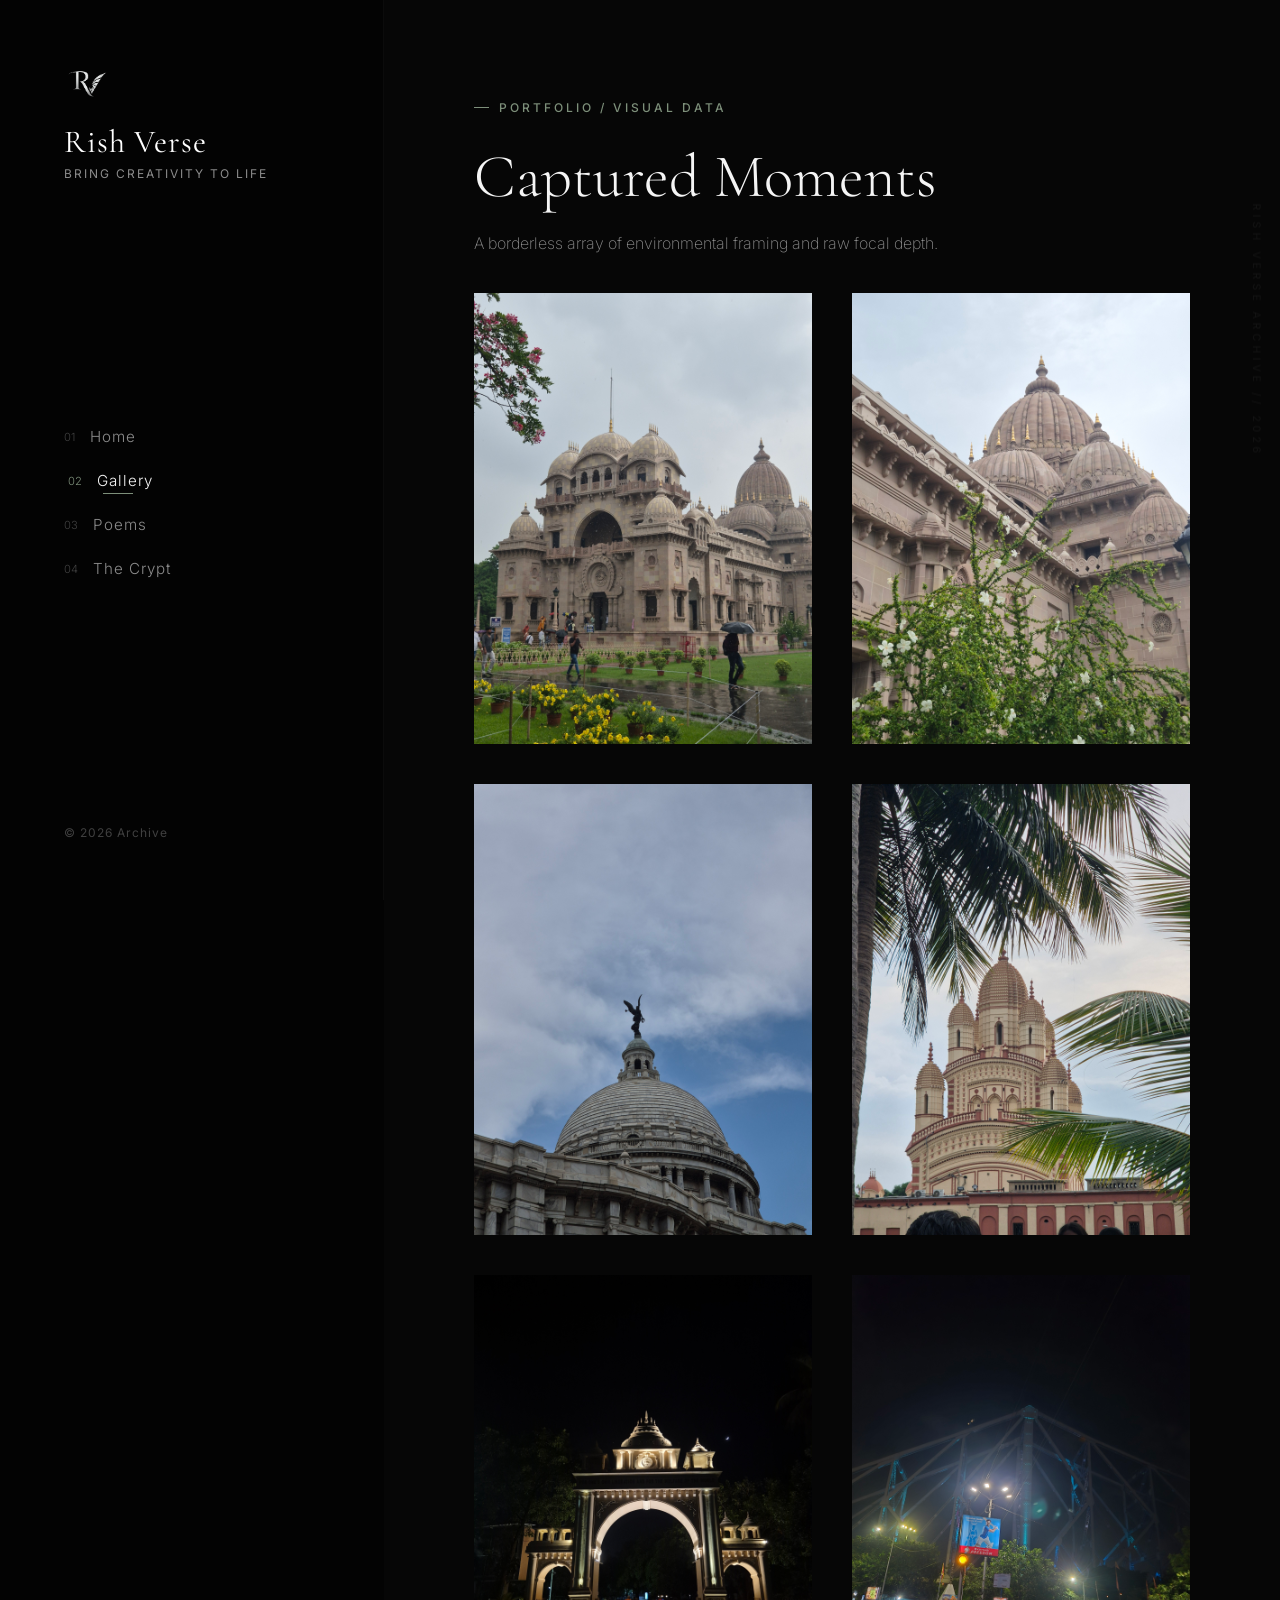
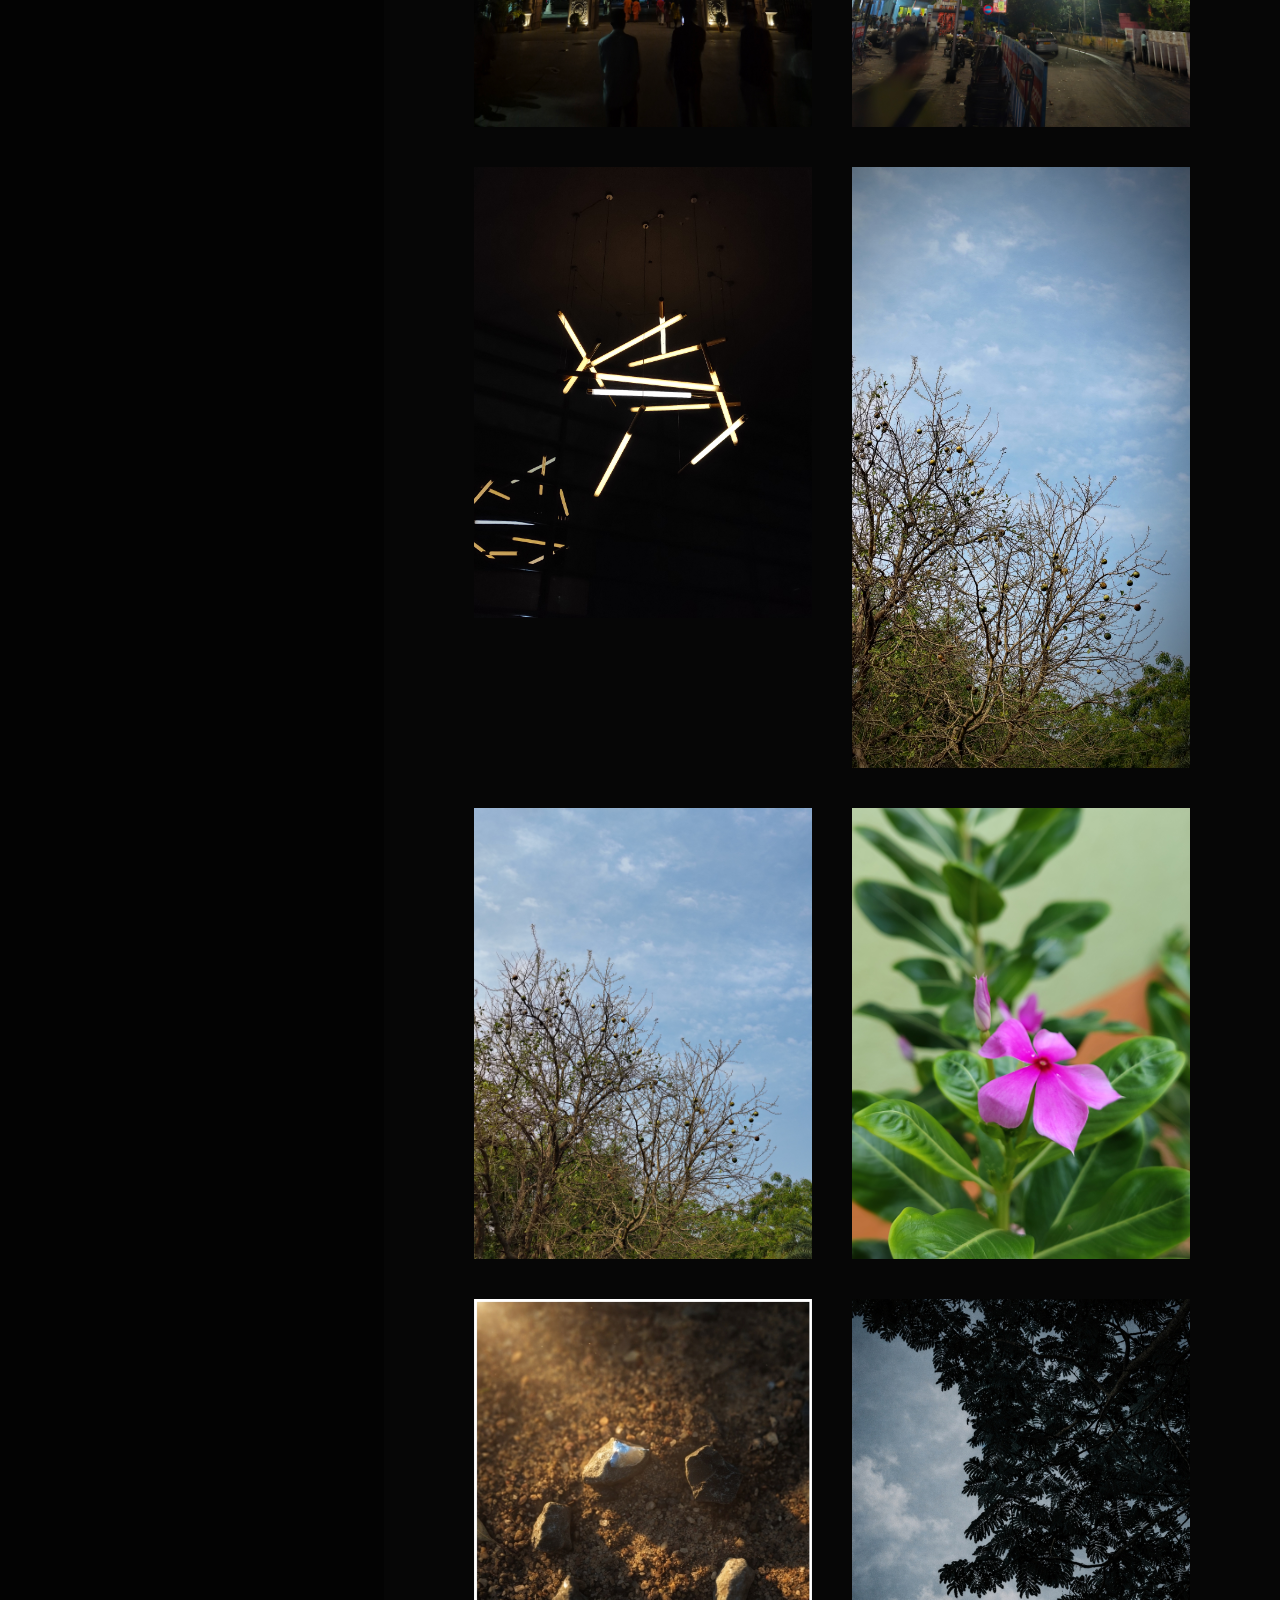
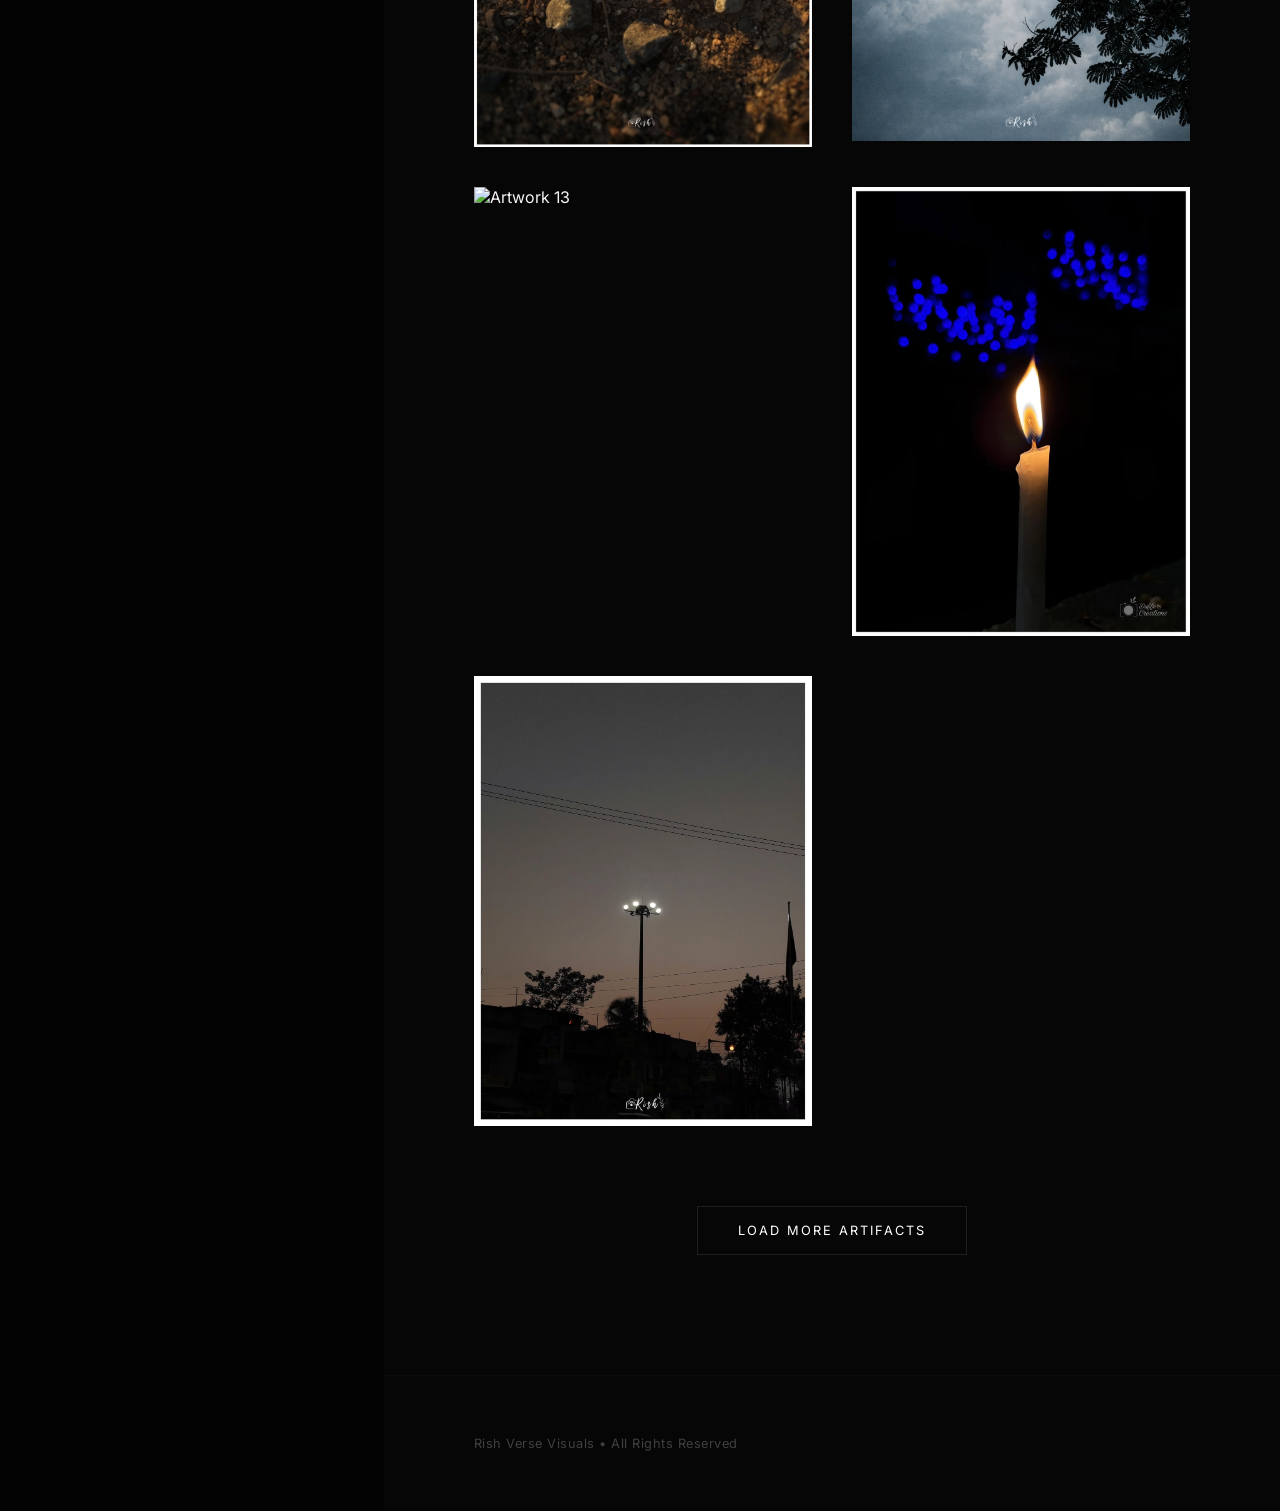
==== commit 2e1b9ba9: "Add new images to portfolio" ====
--- a/gallery.html
+++ b/gallery.html
@@ -88,6 +88,24 @@
                 <div class="gallery-card">
                     <img src="images/i9.jpg" alt="Artwork 9">
                 </div>
+                <div class="gallery-card">
+                    <img src="images/i10.jpg" alt="Artwork 10">
+                </div>
+                <div class="gallery-card">
+                    <img src="images/i11.jpg" alt="Artwork 11">
+                </div>
+                <div class="gallery-card">
+                    <img src="images/i12.jpg" alt="Artwork 12">
+                </div>
+                <div class="gallery-card">
+                    <img src="images/i13.jpg" alt="Artwork 13">
+                </div>
+                <div class="gallery-card">
+                    <img src="images/i14.jpg" alt="Artwork 14">
+                </div>
+                <div class="gallery-card">
+                    <img src="images/i15.jpg" alt="Artwork 15">
+                </div>
 
                 <!-- Hidden Segments (Loaded via Script Engine) -->
                 <div class="gallery-card initial-hidden">
@@ -149,8 +167,7 @@
     <!-- TOAST ALERTS OVERLAY TERMINAL -->
     <div id="toast-container"></div>
 
-    <!-- Master Scripts Framework Links -->
-    <script src="script.js"></script>
+  <script type="module" src="script.js"></script>
     <script type="module" src="database.js"></script>
 </body>
 </html>
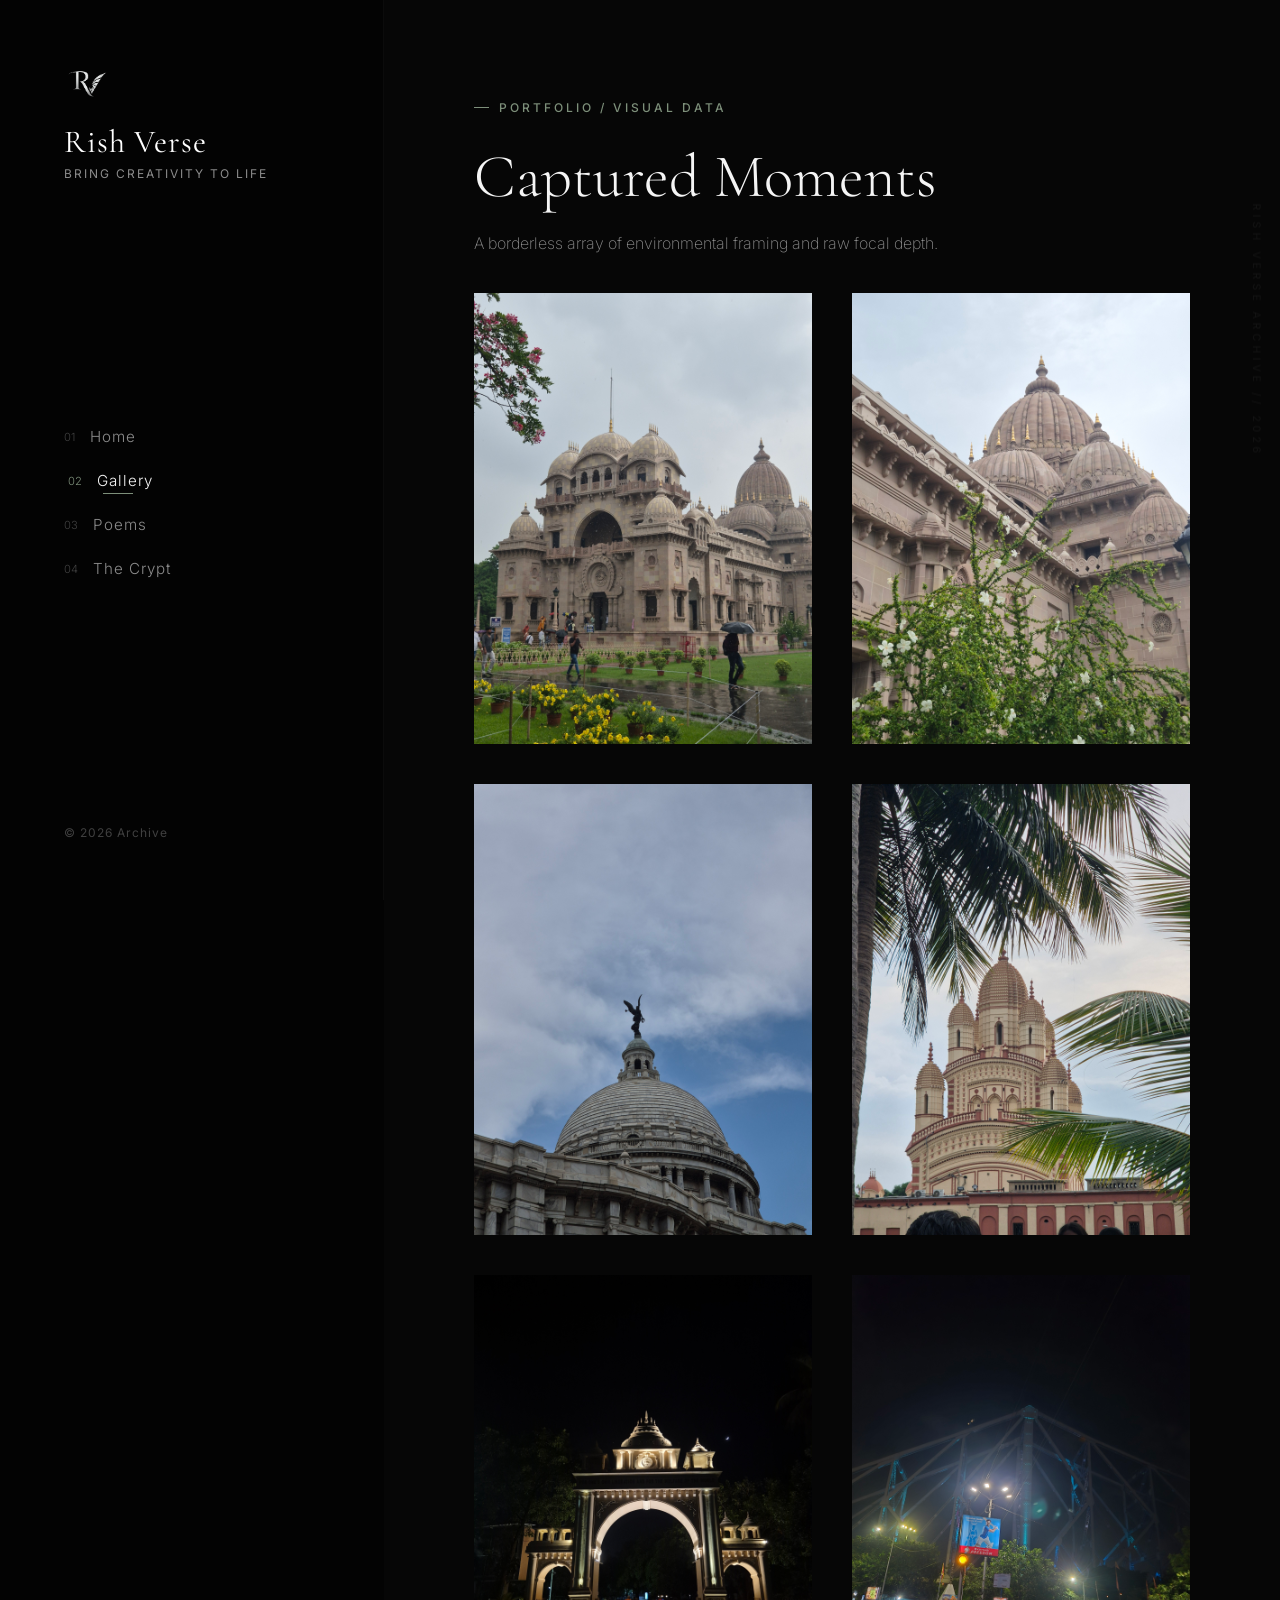
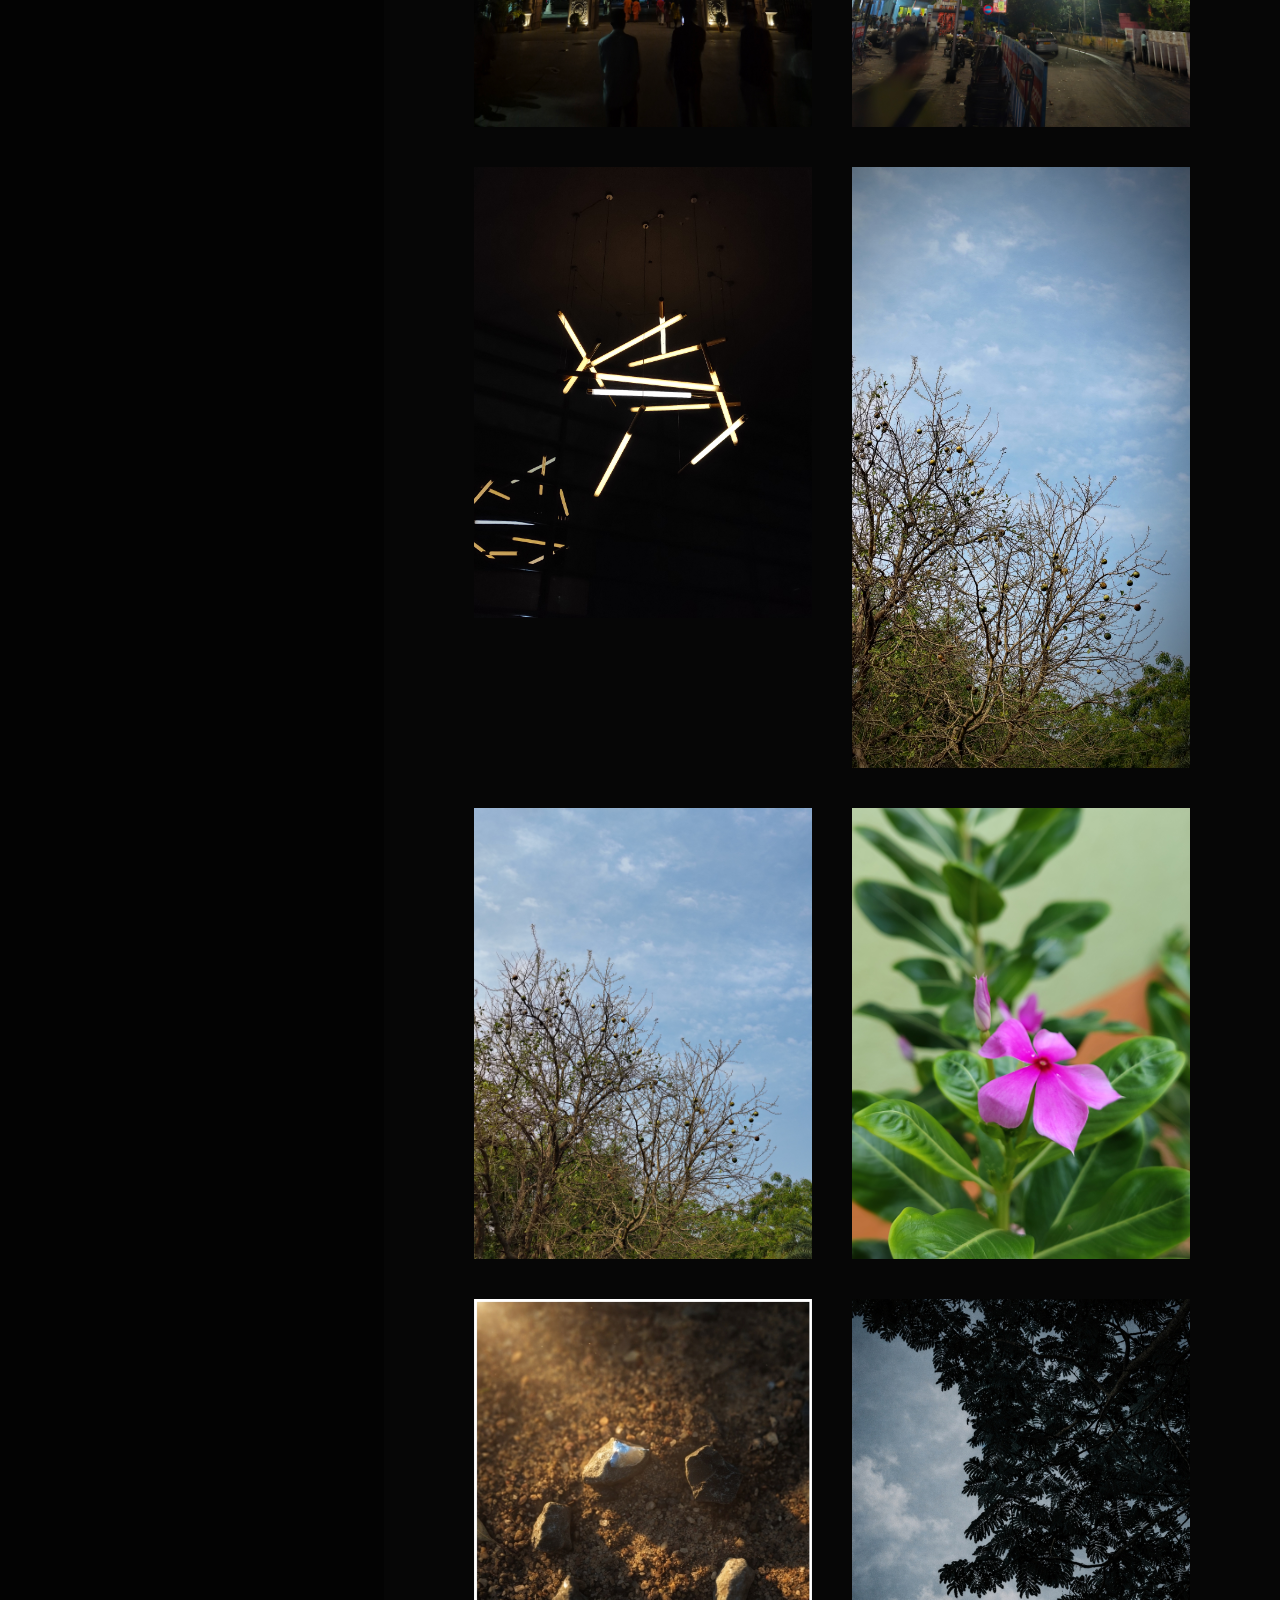
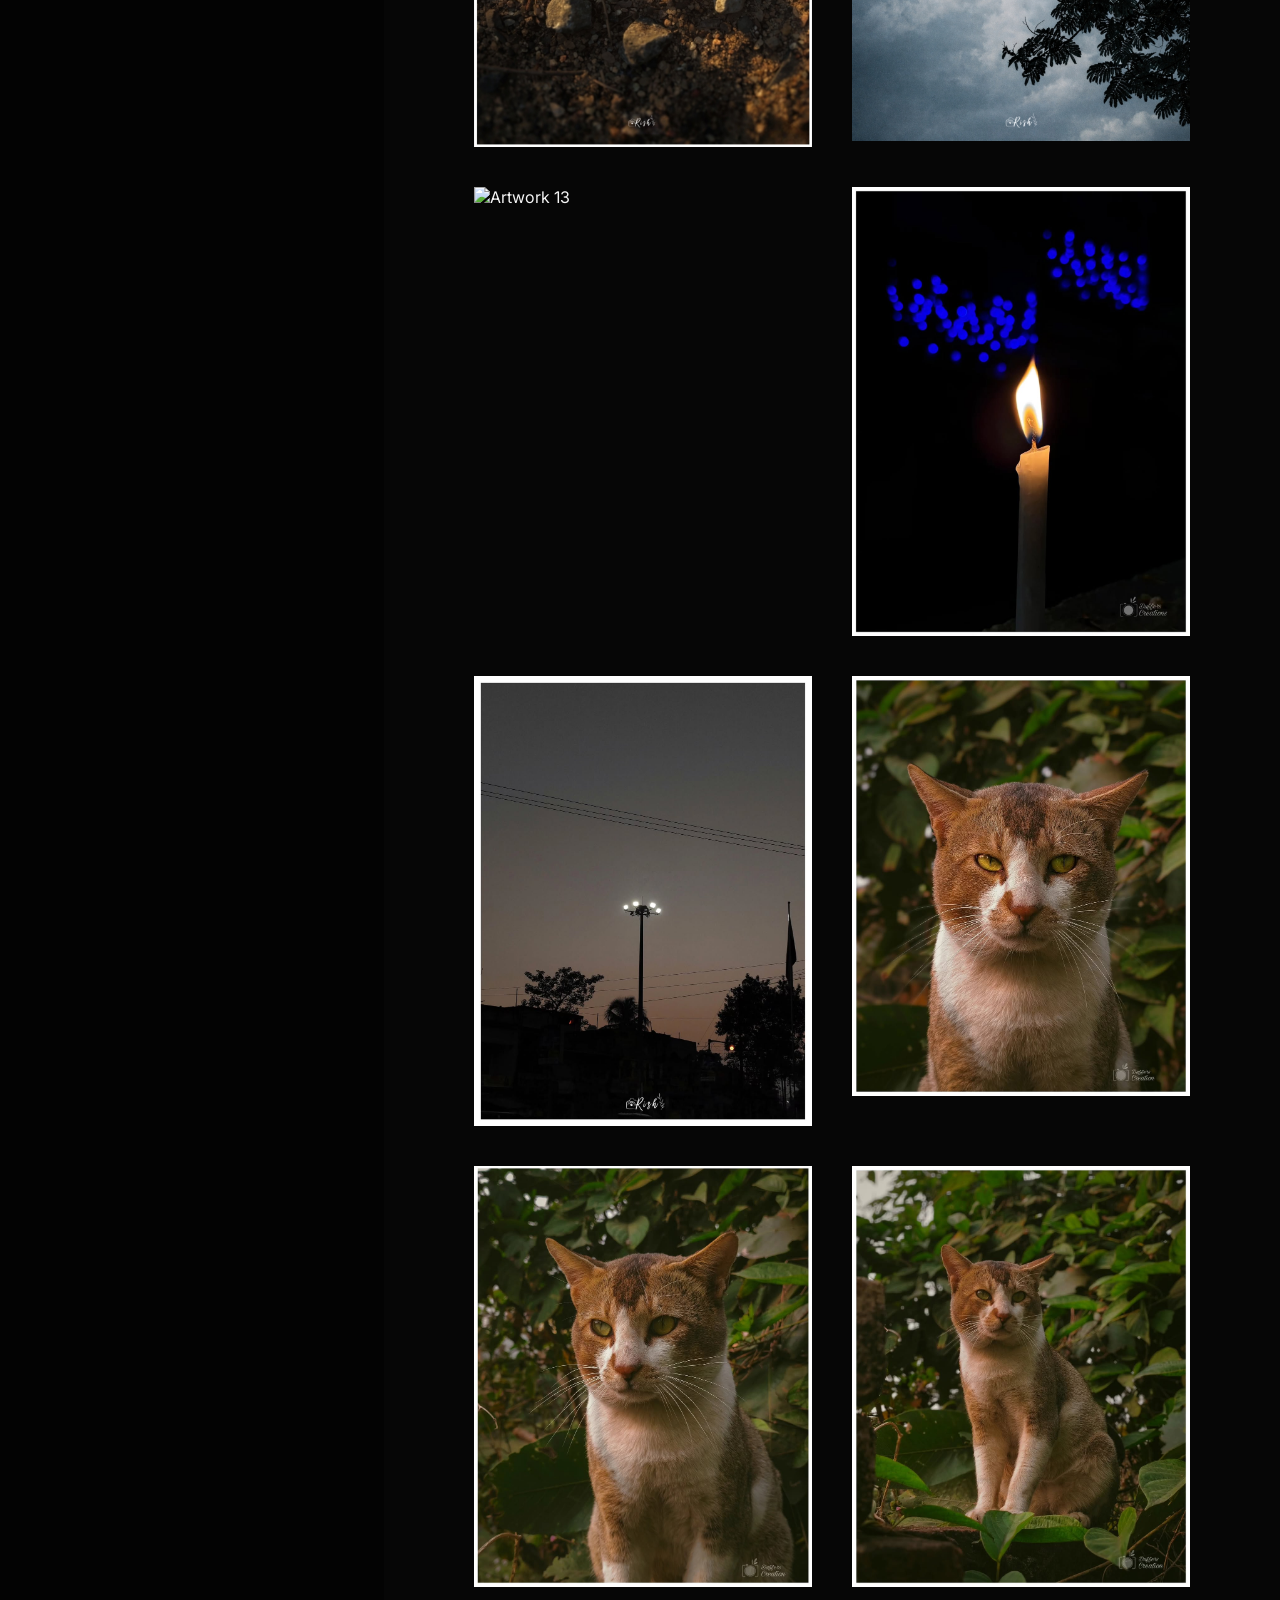
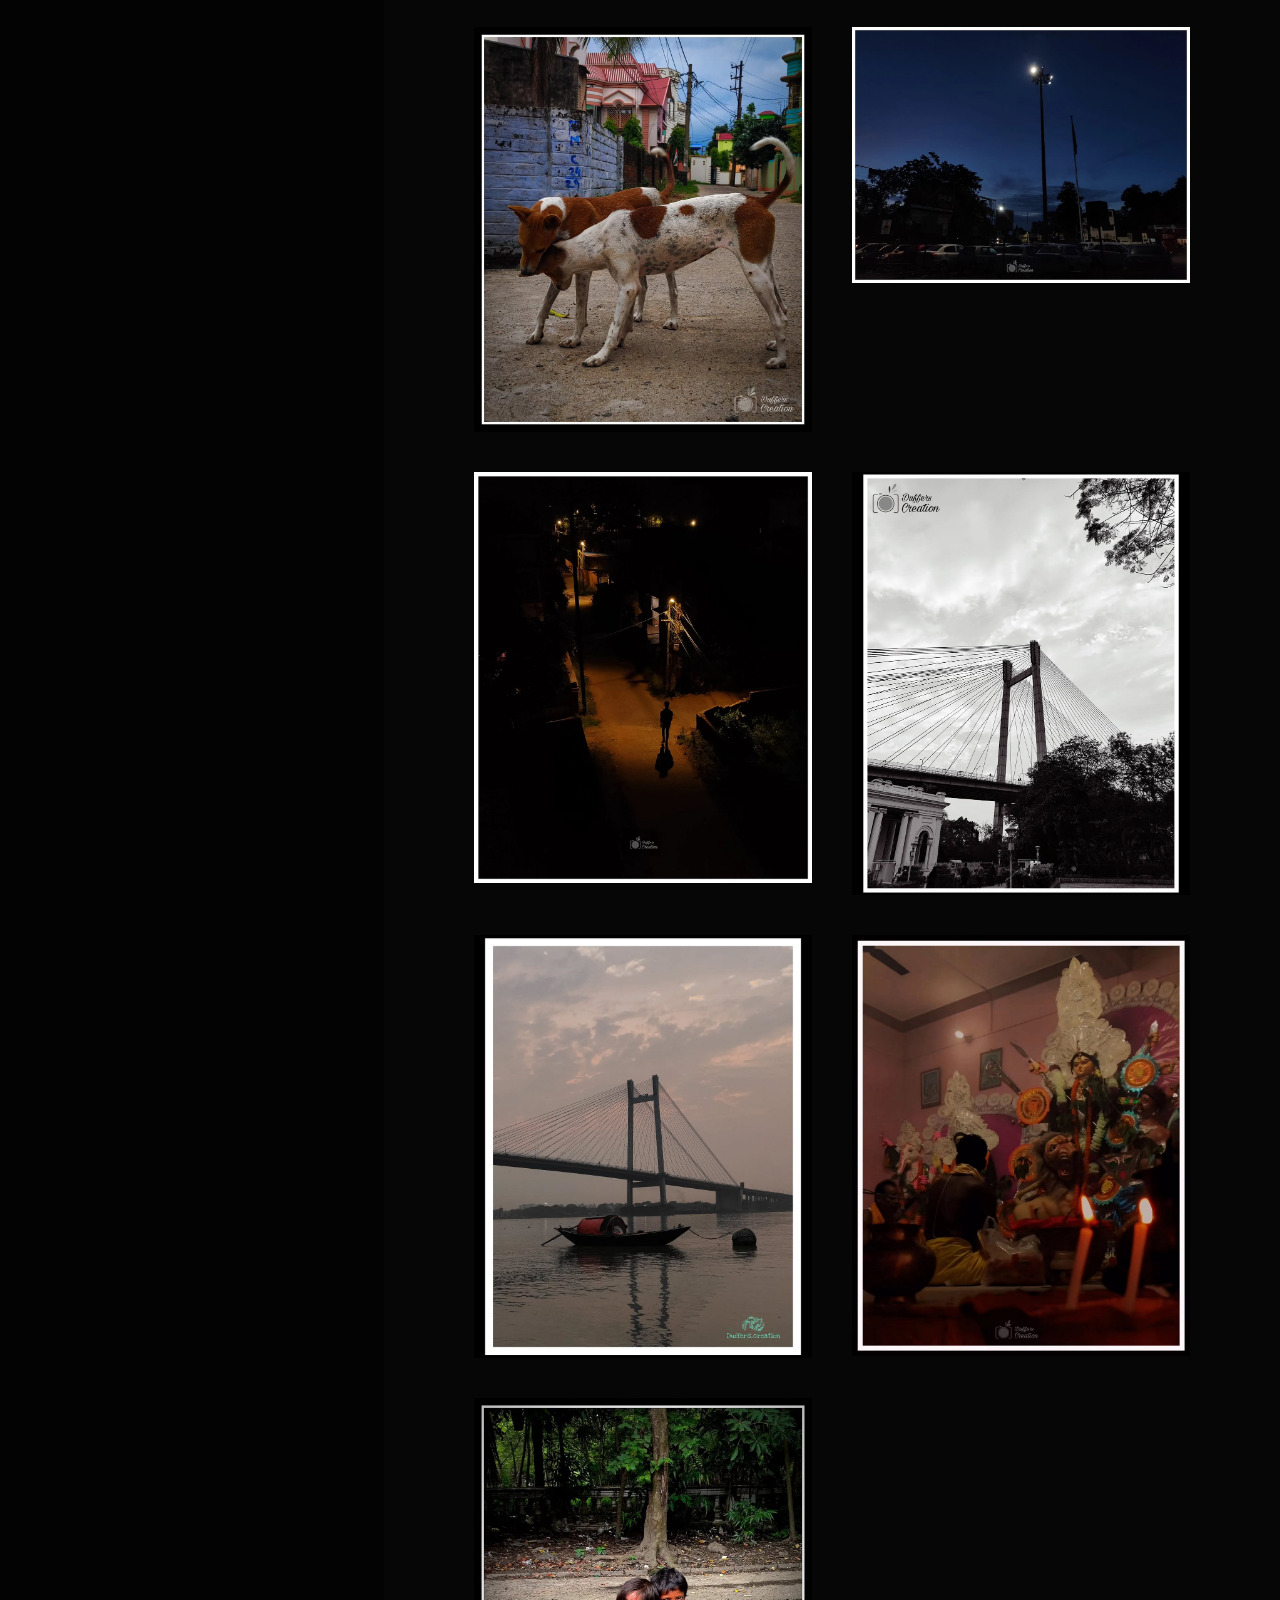
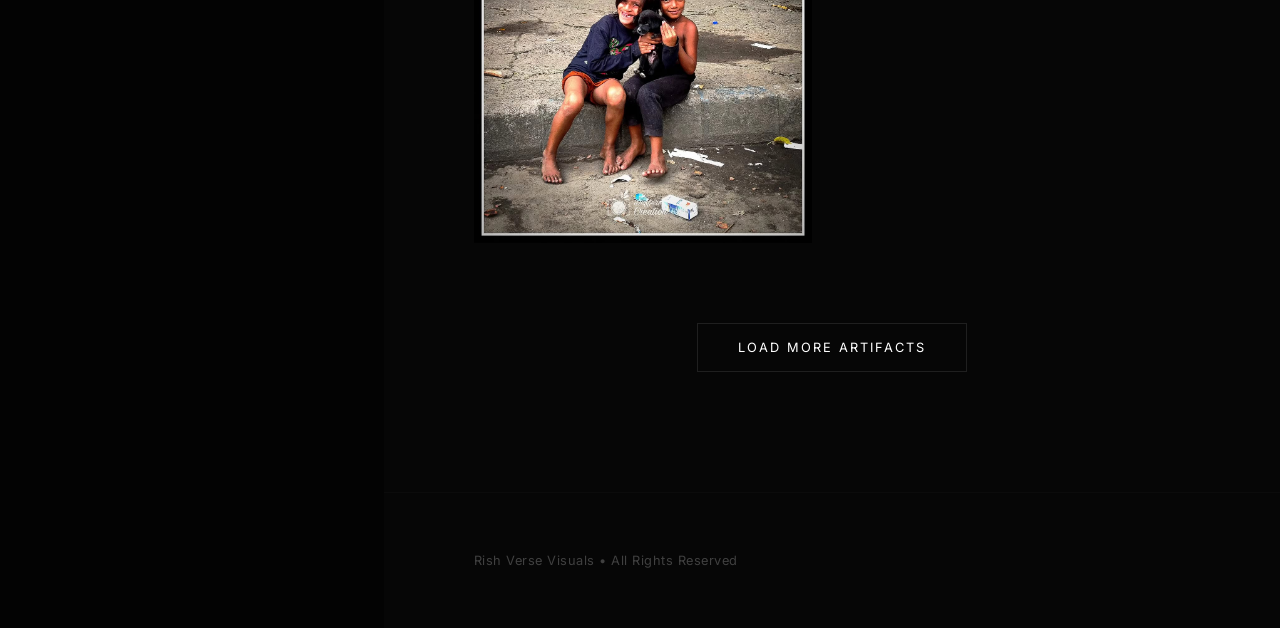
==== commit 993c5b1b: "Add new images to portfolio" ====
--- a/gallery.html
+++ b/gallery.html
@@ -106,6 +106,36 @@
                 <div class="gallery-card">
                     <img src="images/i15.jpg" alt="Artwork 15">
                 </div>
+                <div class="gallery-card">
+                    <img src="images/i16.jpg" alt="Artwork 16">
+                </div>
+                <div class="gallery-card">
+                    <img src="images/i17.jpg" alt="Artwork 17">
+                </div>
+                <div class="gallery-card">
+                    <img src="images/i18.jpg" alt="Artwork 18">
+                </div>
+                <div class="gallery-card">
+                    <img src="images/i19.jpg" alt="Artwork 19">
+                </div>
+                <div class="gallery-card">
+                    <img src="images/i20.jpg" alt="Artwork 20">
+                </div>
+                <div class="gallery-card">
+                    <img src="images/i21.jpg" alt="Artwork 21">
+                </div>
+                <div class="gallery-card">
+                    <img src="images/i22.jpg" alt="Artwork 22">
+                </div>
+                <div class="gallery-card">
+                    <img src="images/i23.jpg" alt="Artwork 23">
+                </div>
+                <div class="gallery-card">
+                    <img src="images/i24.jpg" alt="Artwork 24">
+                </div>
+                <div class="gallery-card">
+                    <img src="images/i25.jpg" alt="Artwork 25">
+                </div>
 
                 <!-- Hidden Segments (Loaded via Script Engine) -->
                 <div class="gallery-card initial-hidden">
